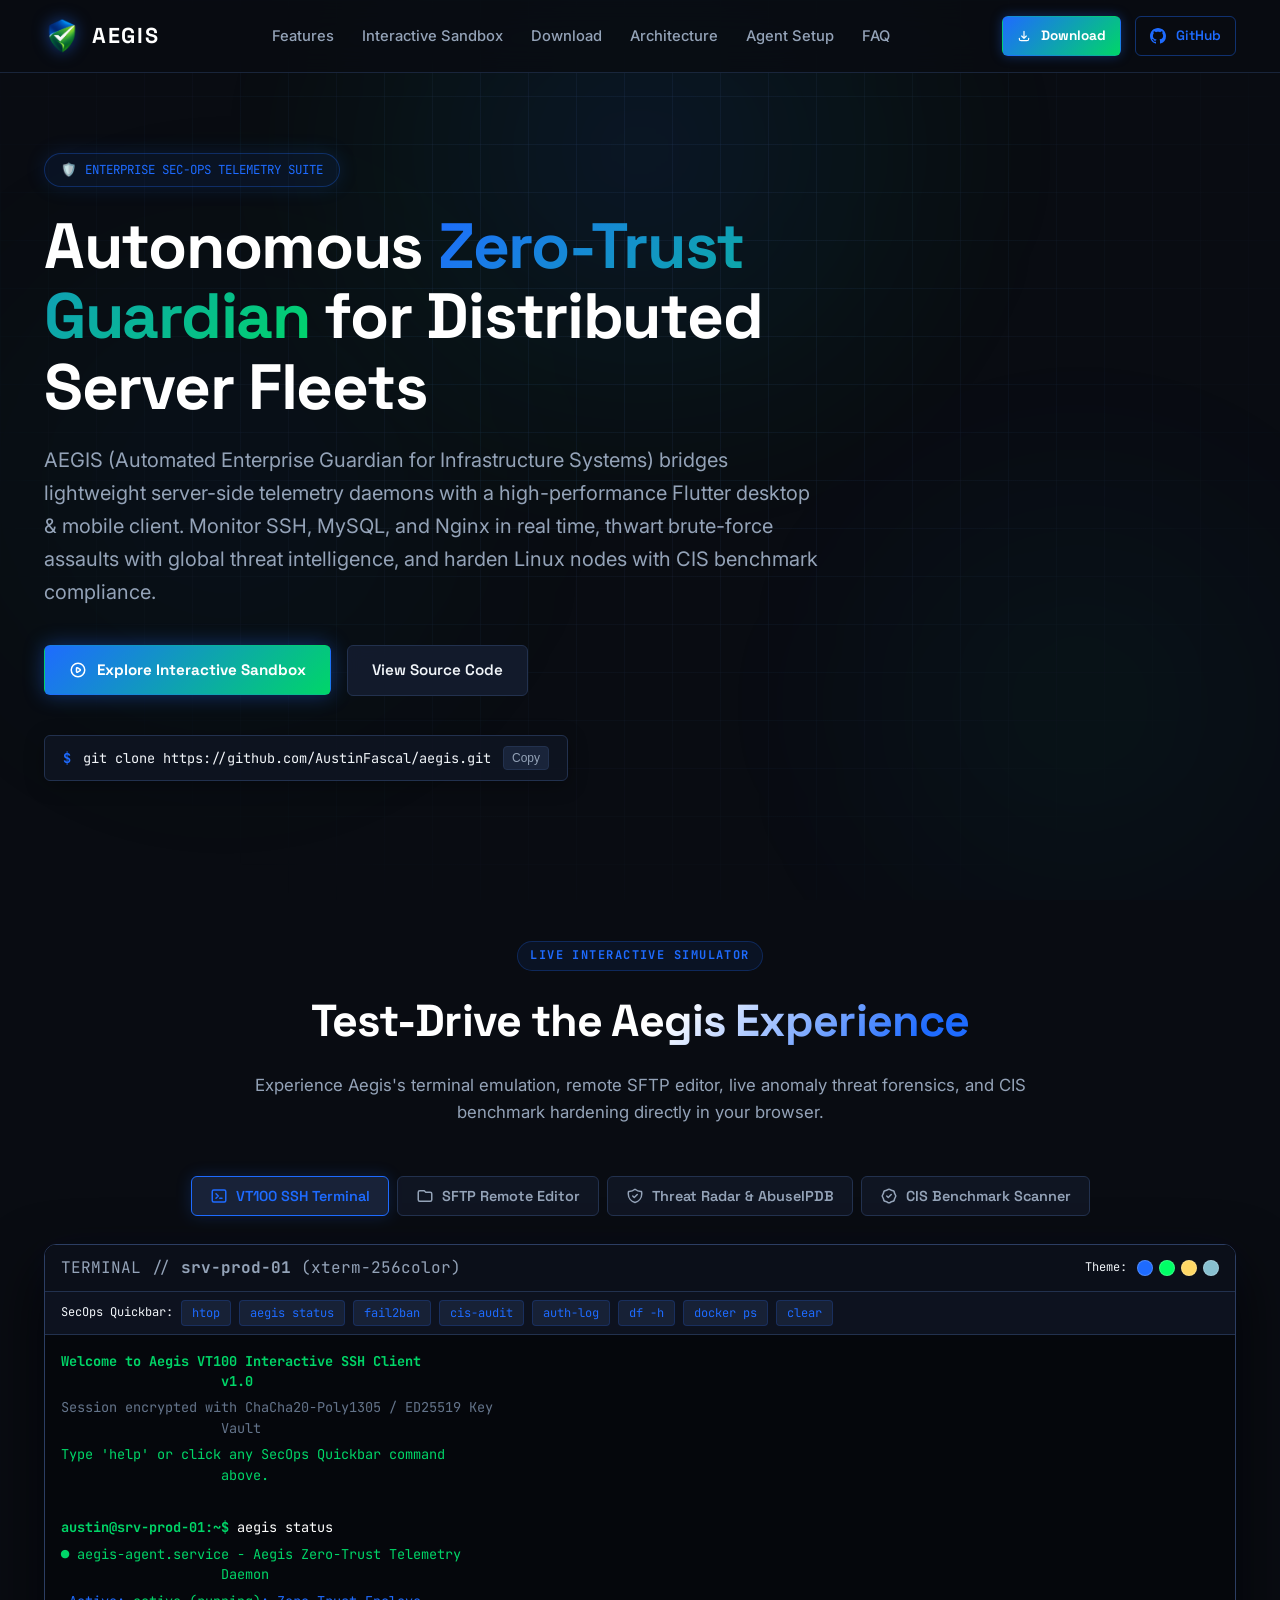
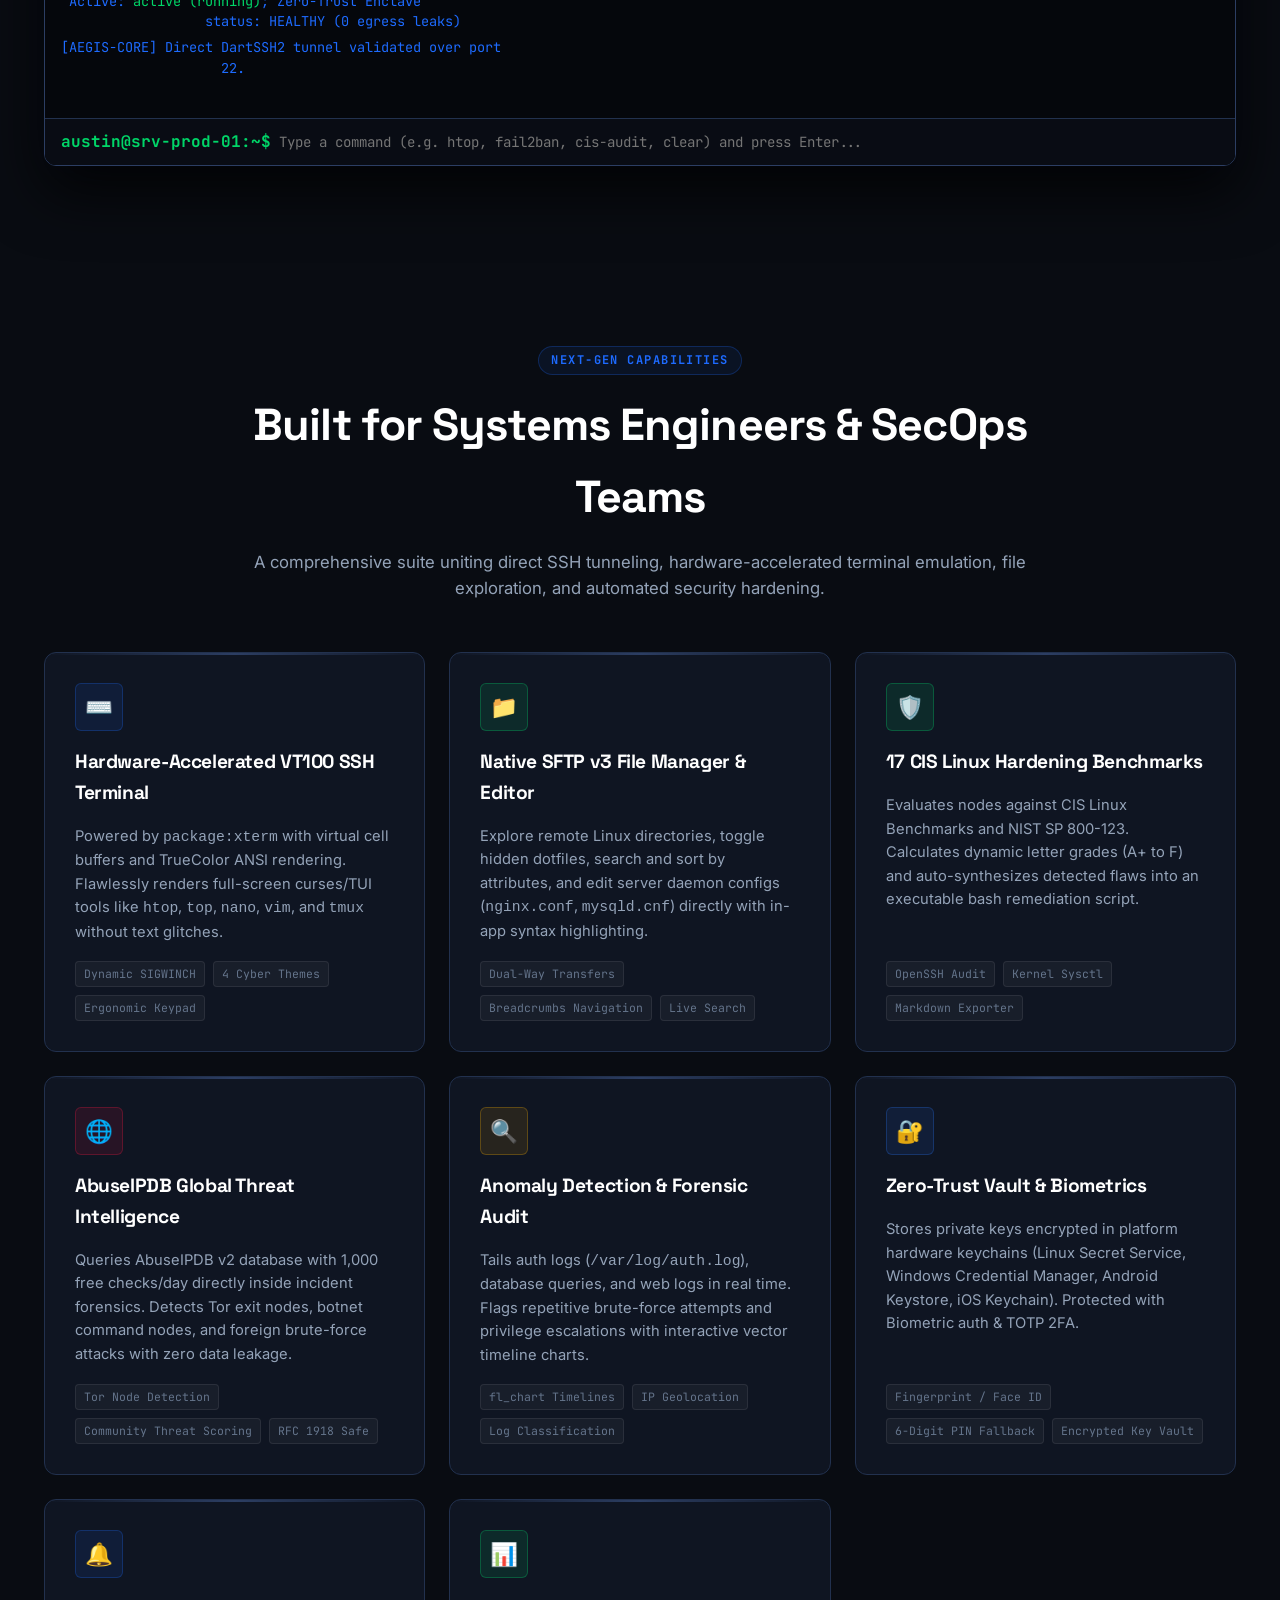
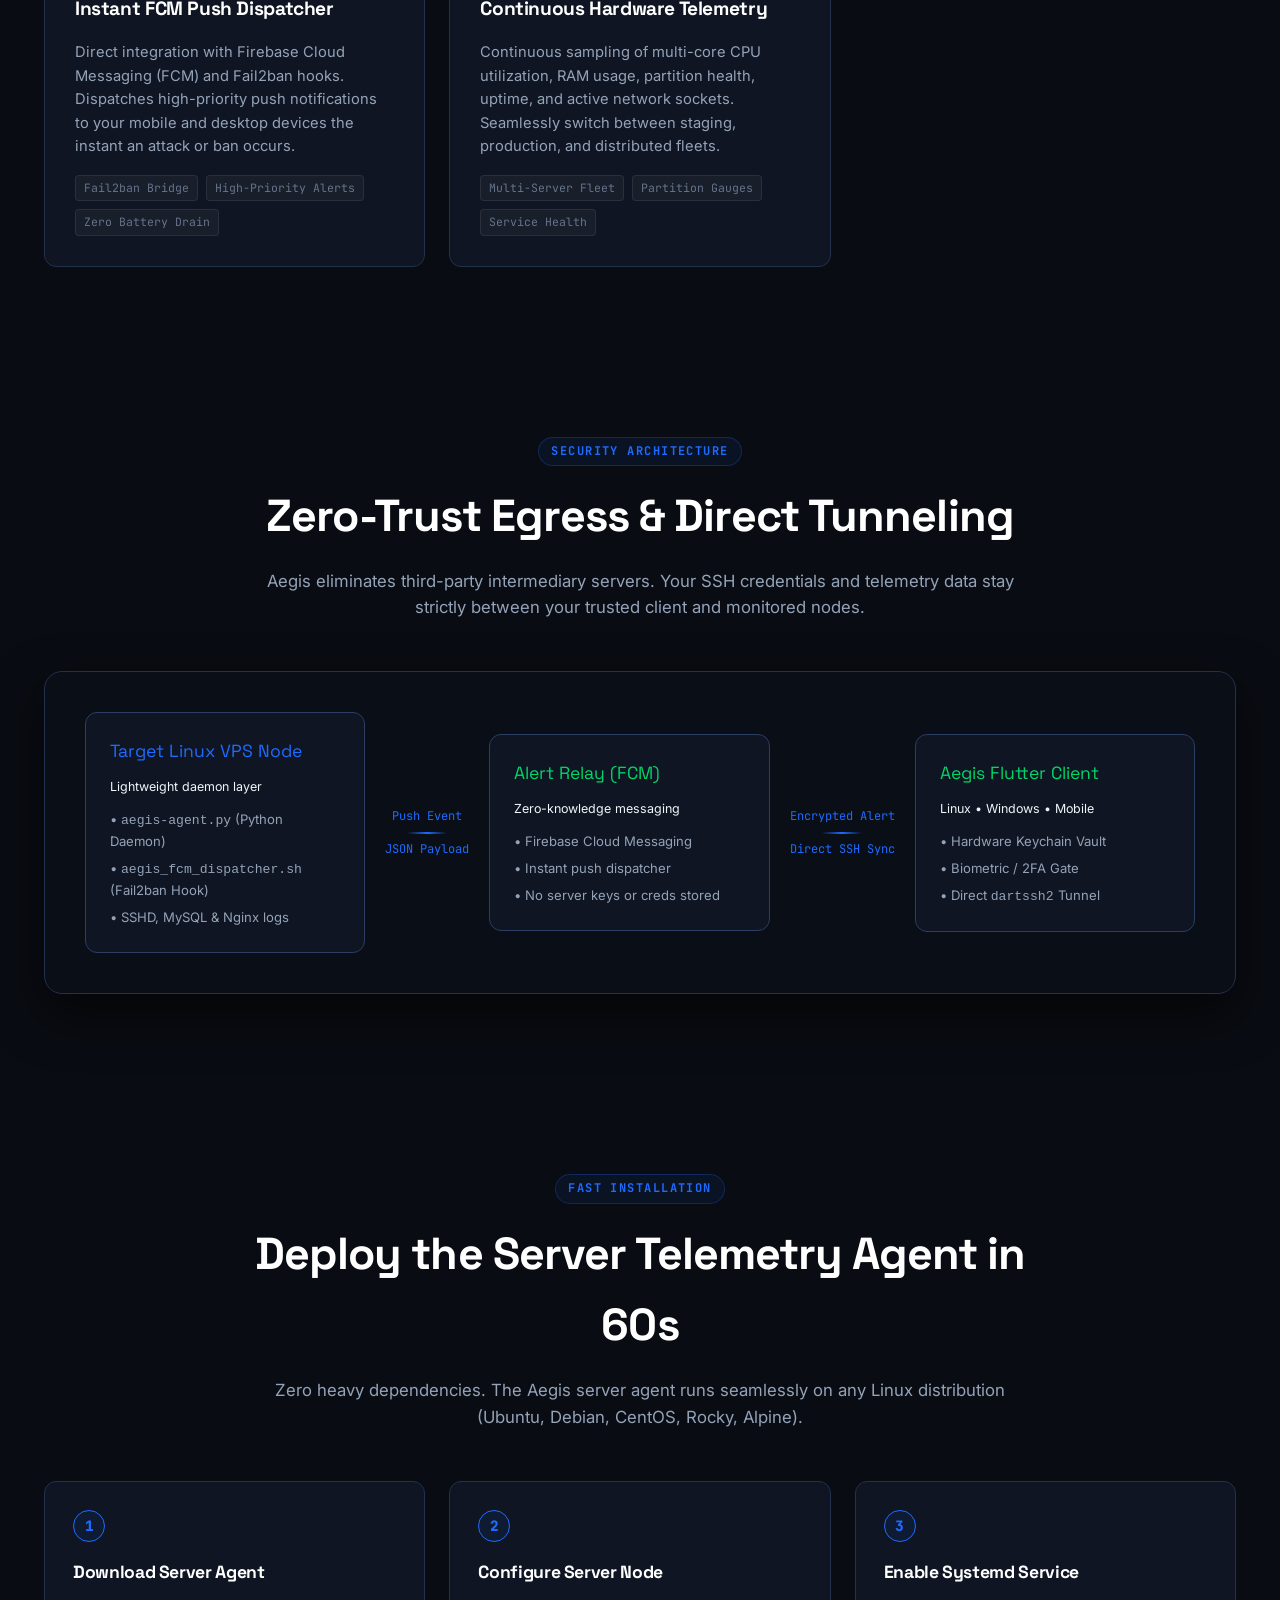
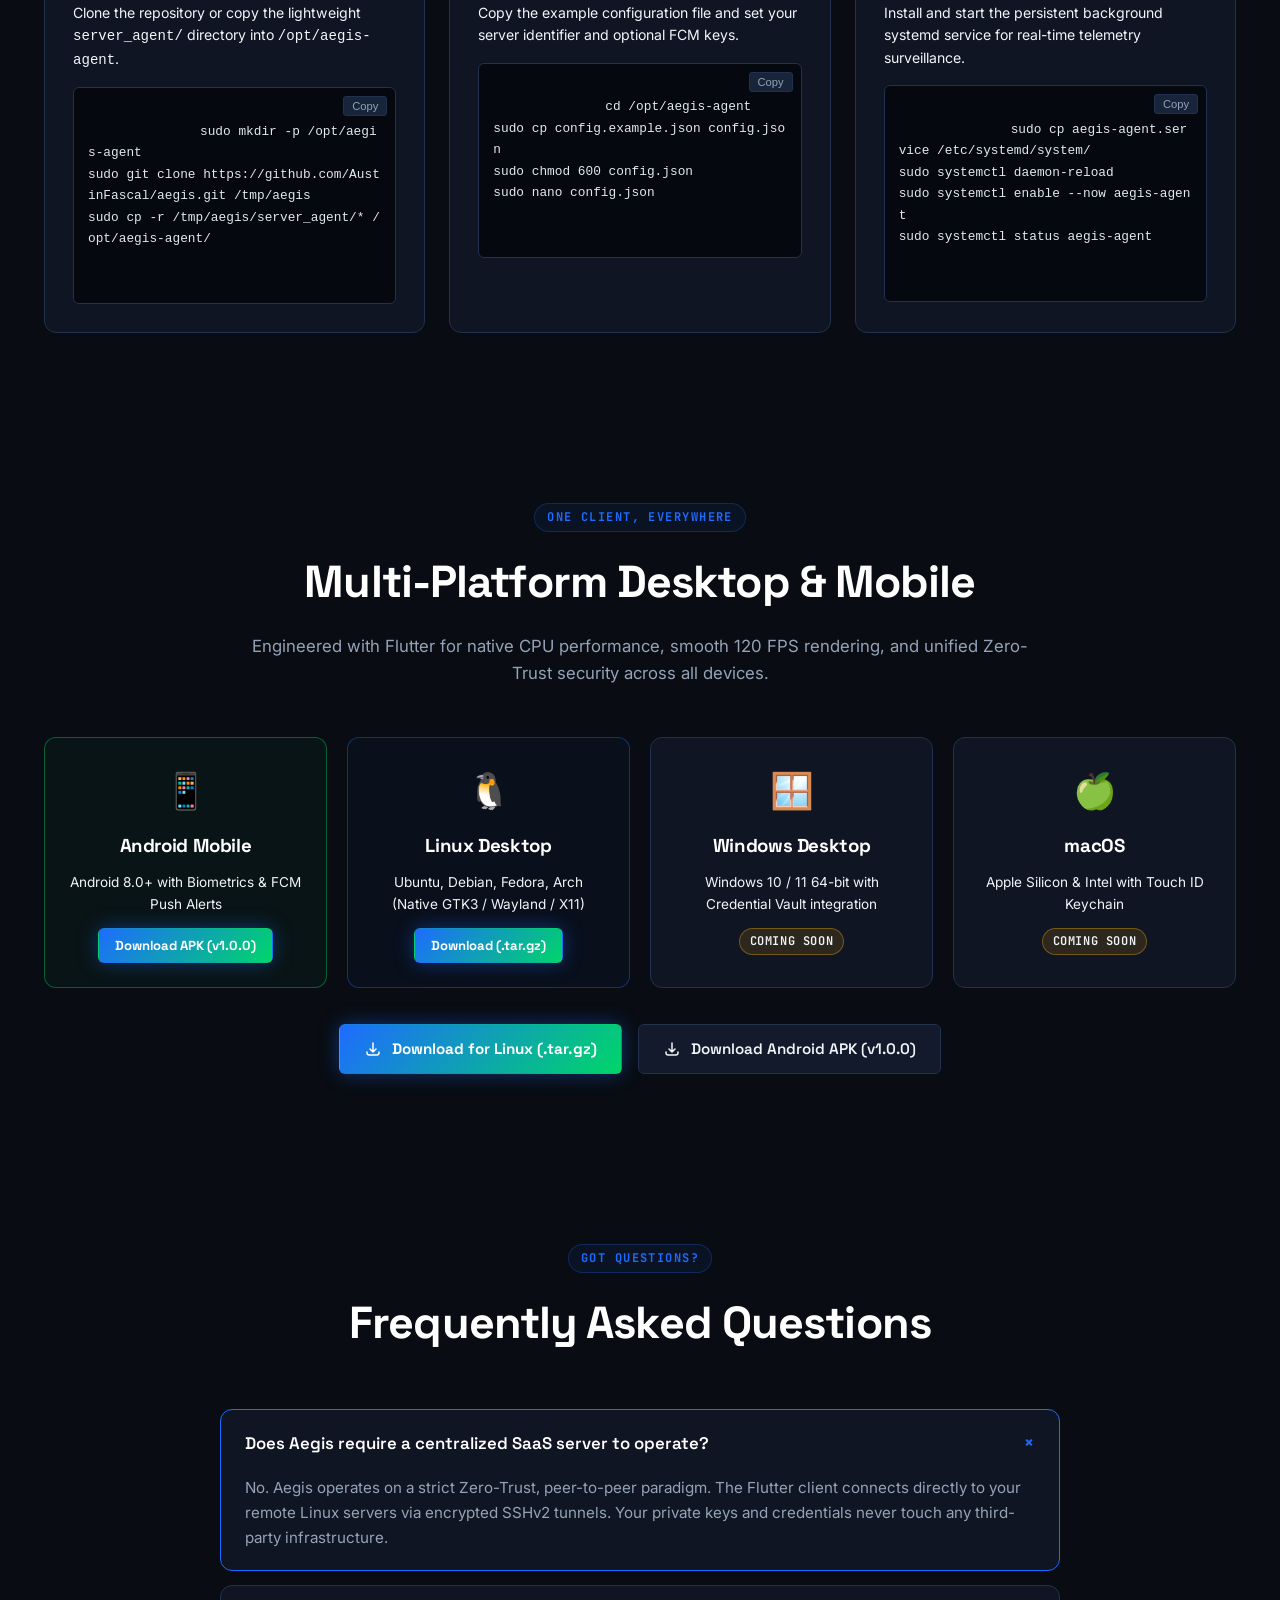
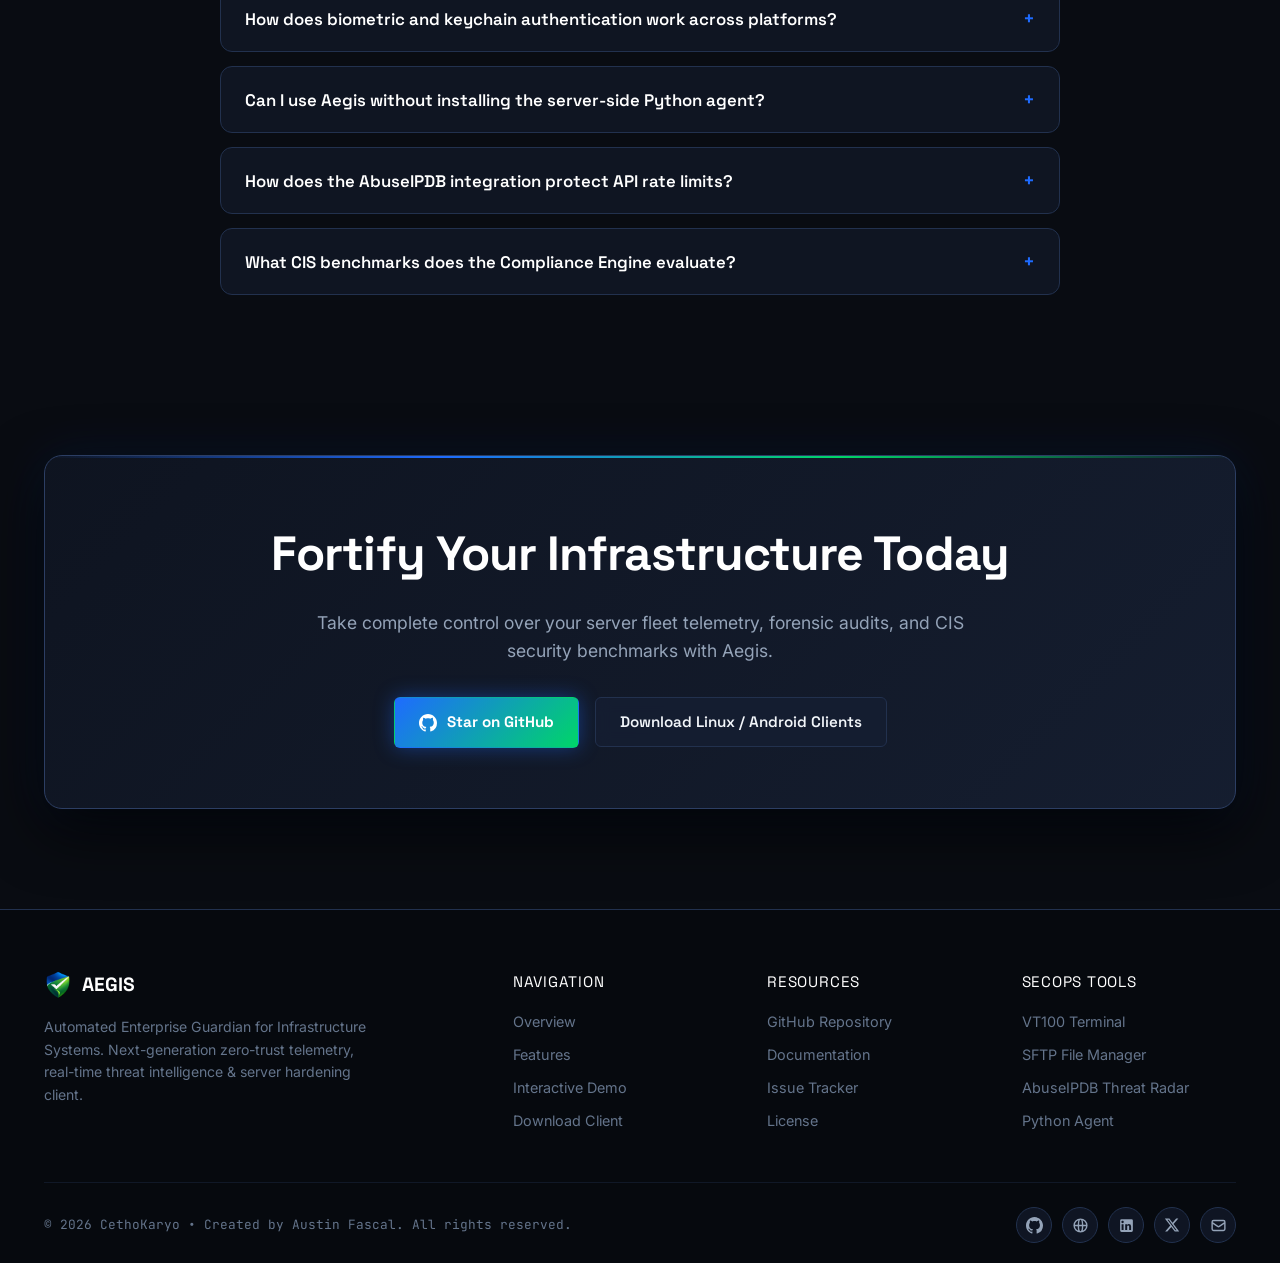
==== docs/index.html @ 313318b4 "chore: initial clean commit for Aegis client" ====
<!DOCTYPE html>
<html lang="en">

<head>
  <meta charset="UTF-8">
  <meta name="viewport" content="width=device-width, initial-scale=1.0">
  <meta http-equiv="X-UA-Compatible" content="ie=edge">

  <!-- Primary Meta Tags -->
  <title>Aegis — Automated Enterprise Guardian for Infrastructure Systems</title>
  <meta name="title" content="Aegis — Automated Enterprise Guardian for Infrastructure Systems">
  <meta name="description"
    content="Next-Generation Zero-Trust Telemetry, Real-time Threat Intelligence & Server Hardening Client for Linux, Windows, Android, and macOS.">
  <meta name="keywords"
    content="Aegis, Flutter, SecOps, Zero-Trust, Server Telemetry, SSH Terminal, SFTP, AbuseIPDB, CIS Benchmarks, Linux Hardening, Fail2ban, Cybersecurity">
  <meta name="author" content="Austin Fascal">
  <meta name="theme-color" content="#090C12">

  <!-- Open Graph / Facebook -->
  <meta property="og:type" content="website">
  <meta property="og:url" content="https://austinfascal.github.io/aegis-project/">
  <meta property="og:title" content="Aegis — Zero-Trust Telemetry & Server Hardening Suite">
  <meta property="og:description"
    content="Monitor servers in real time, inspect forensic logs, thwart brute-force attacks with AbuseIPDB, and enforce 17 CIS Linux hardening benchmarks.">
  <meta property="og:image" content="./assets/images/aegis_hero_preview.jpg">

  <!-- Twitter Card -->
  <meta property="twitter:card" content="summary_large_image">
  <meta property="twitter:url" content="https://austinfascal.github.io/aegis-project/">
  <meta property="twitter:title" content="Aegis — Zero-Trust Telemetry & Server Hardening Suite">
  <meta property="twitter:description"
    content="Monitor servers in real time, inspect forensic logs, thwart brute-force attacks with AbuseIPDB, and enforce 17 CIS Linux hardening benchmarks.">
  <meta property="twitter:image" content="./assets/images/aegis_hero_preview.jpg">

  <!-- Favicon -->
  <link rel="icon" type="image/png" href="./assets/images/favicon.png">

  <!-- Google Fonts -->
  <link rel="preconnect" href="https://fonts.googleapis.com">
  <link rel="preconnect" href="https://fonts.gstatic.com" crossorigin>
  <link
    href="https://fonts.googleapis.com/css2?family=Inter:wght@300;400;500;600;700&family=JetBrains+Mono:wght@400;500;600;700&family=Outfit:wght@500;600;700;800&family=Space+Grotesk:wght@500;600;700&display=swap"
    rel="stylesheet">

  <!-- Stylesheet -->
  <link rel="stylesheet" href="./styles.css">

  <!-- Reusable Components Script -->
  <script src="./components.js" defer></script>
</head>

<body>

  <!-- Cyber Matrix Ambient Background Glow -->
  <div class="ambient-bg" aria-hidden="true">
    <div class="ambient-grid"></div>
    <div class="ambient-glow-1"></div>
    <div class="ambient-glow-2"></div>
    <div class="ambient-glow-3"></div>
  </div>

  <!-- Reusable Header Component -->
  <aegis-header active-page="home"></aegis-header>

  <main>
    <!-- ==========================================================================
         Hero Section
         ========================================================================== -->
    <section class="hero-section" id="hero">
      <div class="container">
        <div class="hero-pill-badge">
          <span>🛡️</span>
          <span>ENTERPRISE SEC-OPS TELEMETRY SUITE</span>
        </div>

        <h1 class="hero-headline">
          Autonomous <span class="gradient-text-cyber">Zero-Trust Guardian</span> for Distributed Server Fleets
        </h1>

        <p class="hero-subhead">
          AEGIS (Automated Enterprise Guardian for Infrastructure Systems) bridges lightweight server-side telemetry
          daemons with a high-performance Flutter desktop & mobile client. Monitor SSH, MySQL, and Nginx in real time,
          thwart brute-force assaults with global threat intelligence, and harden Linux nodes with CIS benchmark
          compliance.
        </p>

        <div class="hero-cta-group">
          <a href="#sandbox" class="btn btn-primary" id="heroDemoBtn">
            <svg width="18" height="18" fill="none" stroke="currentColor" viewBox="0 0 24 24">
              <path stroke-linecap="round" stroke-linejoin="round" stroke-width="2"
                d="M14.752 11.168l-3.197-2.132A1 1 0 0010 9.87v4.263a1 1 0 001.555.832l3.197-2.132a1 1 0 000-1.664z" />
              <path stroke-linecap="round" stroke-linejoin="round" stroke-width="2"
                d="M21 12a9 9 0 11-18 0 9 9 0 0118 0z" />
            </svg>
            Explore Interactive Sandbox
          </a>
          <a href="https://github.com/AustinFascal/aegis" target="_blank" rel="noopener noreferrer"
            class="btn btn-secondary" id="heroGithubBtn">
            View Source Code
          </a>
        </div>

        <div class="hero-cmd-widget">
          <span class="cmd-prefix">$</span>
          <span>git clone https://github.com/AustinFascal/aegis.git</span>
          <button class="cmd-copy-btn" data-copy="git clone https://github.com/AustinFascal/aegis.git"
            aria-label="Copy Git Clone Command">
            Copy
          </button>
        </div>

        <!-- Telemetry Stats Counter Banner -->
        <!-- <div class="stats-banner">
          <div class="stat-item">
            <div class="stat-value text-cyan">&lt; 12ms</div>
            <div class="stat-label">Direct Telemetry Pulse</div>
          </div>
          <div class="stat-item">
            <div class="stat-value text-emerald">17</div>
            <div class="stat-label">CIS Hardening Rules</div>
          </div>
          <div class="stat-item">
            <div class="stat-value text-emerald">1,000/d</div>
            <div class="stat-label">AbuseIPDB Threat Scans</div>
          </div>
          <div class="stat-item">
            <div class="stat-value text-amber">4 OS</div>
            <div class="stat-label">Linux • Win • Android • macOS</div>
          </div>
          <div class="stat-item">
            <div class="stat-value text-cyan">0%</div>
            <div class="stat-label">Egress Leakage (Zero-Trust)</div>
          </div>
        </div> -->

        <!-- High-Tech Mockup Showcase Frame -->
        <!-- <div class="hero-showcase">
          <div class="hero-showcase-inner">
            <div class="showcase-header">
              <div class="window-dots">
                <span class="dot dot-red"></span>
                <span class="dot dot-yellow"></span>
                <span class="dot dot-green"></span>
              </div>
              <div class="showcase-title-tag">
                <span>⚡ AEGIS TELEMETRY CONSOLE // NODE: SRV-PROD-01.INTERNAL</span>
              </div>
              <div class="text-cyan">SHA256:ENCRYPTED</div>
            </div>

            <div class="showcase-media-container">
              <img src="./assets/images/aegis_hero_preview.jpg" alt="Aegis Real-Time Telemetry Dashboard Preview" class="showcase-img">
              
              <div class="hero-telemetry-overlay">
                <div class="telemetry-floating-card">
                  <div class="t-card-header">
                    <span>CPU Telemetry</span>
                    <span class="text-cyan">8 Cores</span>
                  </div>
                  <div class="t-card-val">
                    <span id="dynCpuVal">28%</span>
                    <span class="text-dim" style="font-size: 0.8rem;">Load: 0.45</span>
                  </div>
                  <div class="t-progress-bar">
                    <div class="t-progress-fill" id="dynCpuFill" style="width: 28%; background: var(--cyan);"></div>
                  </div>
                </div>

                <div class="telemetry-floating-card">
                  <div class="t-card-header">
                    <span>ECC Memory</span>
                    <span class="text-emerald">DDR5</span>
                  </div>
                  <div class="t-card-val">
                    <span id="dynRamVal">6.1 GB</span>
                    <span class="text-dim" style="font-size: 0.8rem;">of 16.0 GB</span>
                  </div>
                  <div class="t-progress-bar">
                    <div class="t-progress-fill" id="dynRamFill" style="width: 38%; background: var(--emerald);"></div>
                  </div>
                </div>

                <div class="telemetry-floating-card">
                  <div class="t-card-header">
                    <span>Threat Sentinel</span>
                    <span class="text-emerald">Active</span>
                  </div>
                  <div class="t-card-val text-emerald">
                    <span>0 Breaches</span>
                    <span class="text-dim" style="font-size: 0.8rem;">4 Banned</span>
                  </div>
                  <div class="t-progress-bar">
                    <div class="t-progress-fill" style="width: 100%; background: var(--emerald);"></div>
                  </div>
                </div>
              </div>
            </div>
          </div>
        </div> -->

      </div>
    </section>

    <!-- ==========================================================================
         Interactive Command Center & Sandbox Section
         ========================================================================== -->
    <section class="interactive-section" id="sandbox">
      <div class="container">
        <div class="section-head">
          <span class="section-badge">Live Interactive Simulator</span>
          <h2 class="section-title">Test-Drive the <span class="gradient-text-cyan">Aegis Experience</span></h2>
          <p class="section-subtitle">
            Experience Aegis's terminal emulation, remote SFTP editor, live anomaly threat forensics, and CIS benchmark
            hardening directly in your browser.
          </p>
        </div>

        <!-- Sandbox Tabs -->
        <div class="sandbox-tabs">
          <button class="tab-btn active" data-tab="tab-terminal" id="tabTerminalBtn">
            <svg width="18" height="18" fill="none" stroke="currentColor" viewBox="0 0 24 24">
              <path stroke-linecap="round" stroke-linejoin="round" stroke-width="2"
                d="M8 9l3 3-3 3m5 0h3M5 20h14a2 2 0 002-2V6a2 2 0 00-2-2H5a2 2 0 00-2 2v12a2 2 0 002 2z" />
            </svg>
            VT100 SSH Terminal
          </button>
          <button class="tab-btn" data-tab="tab-sftp" id="tabSftpBtn">
            <svg width="18" height="18" fill="none" stroke="currentColor" viewBox="0 0 24 24">
              <path stroke-linecap="round" stroke-linejoin="round" stroke-width="2"
                d="M3 7v10a2 2 0 002 2h14a2 2 0 002-2V9a2 2 0 00-2-2h-6l-2-2H5a2 2 0 00-2 2z" />
            </svg>
            SFTP Remote Editor
          </button>
          <button class="tab-btn" data-tab="tab-forensics" id="tabForensicsBtn">
            <svg width="18" height="18" fill="none" stroke="currentColor" viewBox="0 0 24 24">
              <path stroke-linecap="round" stroke-linejoin="round" stroke-width="2"
                d="M9 12l2 2 4-4m5.618-4.016A11.955 11.955 0 0112 2.944a11.955 11.955 0 01-8.618 3.04A12.02 12.02 0 003 9c0 5.591 3.824 10.29 9 11.622 5.176-1.332 9-6.03 9-11.622 0-1.042-.133-2.052-.382-3.016z" />
            </svg>
            Threat Radar & AbuseIPDB
          </button>
          <button class="tab-btn" data-tab="tab-cis" id="tabCisBtn">
            <svg width="18" height="18" fill="none" stroke="currentColor" viewBox="0 0 24 24">
              <path stroke-linecap="round" stroke-linejoin="round" stroke-width="2"
                d="M9 12l2 2 4-4M7.835 4.697a3.42 3.42 0 001.946-.806 3.42 3.42 0 014.438 0 3.42 3.42 0 001.946.806 3.42 3.42 0 013.138 3.138 3.42 3.42 0 00.806 1.946 3.42 3.42 0 010 4.438 3.42 3.42 0 00-.806 1.946 3.42 3.42 0 01-3.138 3.138 3.42 3.42 0 00-1.946.806 3.42 3.42 0 01-4.438 0 3.42 3.42 0 00-1.946-.806 3.42 3.42 0 01-3.138-3.138 3.42 3.42 0 00-.806-1.946 3.42 3.42 0 010-4.438 3.42 3.42 0 00.806-1.946 3.42 3.42 0 013.138-3.138z" />
            </svg>
            CIS Benchmark Scanner
          </button>
        </div>

        <!-- Sandbox Display Container -->
        <div class="sandbox-display">

          <!-- 1. Terminal Panel -->
          <div class="sandbox-tab-content active" id="tab-terminal">
            <div class="terminal-window">
              <div class="terminal-header">
                <div class="showcase-title-tag">
                  <span>TERMINAL // <strong>srv-prod-01</strong> (xterm-256color)</span>
                </div>
                <div class="terminal-theme-picker" title="Switch Terminal Color Palette">
                  <span class="text-dim" style="font-size: 0.75rem; margin-right: 4px;">Theme:</span>
                  <div class="theme-pill theme-oled" data-theme="oled" title="Cyber OLED"></div>
                  <div class="theme-pill theme-matrix" data-theme="matrix" title="Matrix Green"></div>
                  <div class="theme-pill theme-monokai" data-theme="monokai" title="Monokai Pro"></div>
                  <div class="theme-pill theme-nord" data-theme="nord" title="Nord Glacier"></div>
                </div>
              </div>

              <div class="terminal-quickbar">
                <span class="text-dim" style="font-size: 0.75rem; font-family: var(--font-mono);">SecOps
                  Quickbar:</span>
                <button class="quick-cmd-btn" data-cmd="htop">htop</button>
                <button class="quick-cmd-btn" data-cmd="aegis status">aegis status</button>
                <button class="quick-cmd-btn" data-cmd="fail2ban">fail2ban</button>
                <button class="quick-cmd-btn" data-cmd="cis-audit">cis-audit</button>
                <button class="quick-cmd-btn" data-cmd="auth-log">auth-log</button>
                <button class="quick-cmd-btn" data-cmd="df -h">df -h</button>
                <button class="quick-cmd-btn" data-cmd="docker ps">docker ps</button>
                <button class="quick-cmd-btn" data-cmd="clear">clear</button>
              </div>

              <div class="terminal-body" id="terminalBody">
                <div class="term-line"><span class="term-prompt">Welcome to Aegis VT100 Interactive SSH Client
                    v1.0</span></div>
                <div class="term-line"><span class="term-dim">Session encrypted with ChaCha20-Poly1305 / ED25519 Key
                    Vault</span></div>
                <div class="term-line"><span class="term-success">Type 'help' or click any SecOps Quickbar command
                    above.</span></div>
                <div class="term-line"> </div>
                <div class="term-line"><span class="term-prompt">austin@srv-prod-01:~$</span> <span
                    class="term-cmd">aegis status</span></div>
                <div class="term-line"><span class="term-success">● aegis-agent.service - Aegis Zero-Trust Telemetry
                    Daemon</span></div>
                <div class="term-line"> Active: <span class="term-success">active (running)</span>; Zero-Trust Enclave
                  status: HEALTHY (0 egress leaks)</div>
                <div class="term-line"><span class="term-cyan">[AEGIS-CORE] Direct DartSSH2 tunnel validated over port
                    22.</span></div>
              </div>

              <div class="terminal-input-bar">
                <span class="term-prompt">austin@srv-prod-01:~$</span>
                <input type="text" class="term-cli-input" id="terminalInput"
                  placeholder="Type a command (e.g. htop, fail2ban, cis-audit, clear) and press Enter..."
                  autocomplete="off">
              </div>
            </div>
          </div>

          <!-- 2. SFTP Remote Explorer Panel -->
          <div class="sandbox-tab-content" id="tab-sftp">
            <div class="sftp-layout">
              <div class="sftp-sidebar">
                <div class="sftp-path-bar">
                  <span>📂</span>
                  <span>/etc/nginx</span>
                </div>
                <div class="sftp-file-list">
                  <div class="sftp-file-item active" data-filename="nginx.conf">
                    <div class="sftp-file-info">
                      <span>📄</span>
                      <span>nginx.conf</span>
                    </div>
                    <span class="sftp-file-meta">0644 • 1.4 KB</span>
                  </div>
                  <div class="sftp-file-item" data-filename="aegis_agent.py">
                    <div class="sftp-file-info">
                      <span>🐍</span>
                      <span>aegis_agent.py</span>
                    </div>
                    <span class="sftp-file-meta">0755 • 6.2 KB</span>
                  </div>
                  <div class="sftp-file-item" data-filename="mysqld.cnf">
                    <div class="sftp-file-info">
                      <span>🐬</span>
                      <span>mysqld.cnf</span>
                    </div>
                    <span class="sftp-file-meta">0640 • 890 B</span>
                  </div>
                  <div class="sftp-file-item" data-filename="remediate_cis.sh">
                    <div class="sftp-file-info">
                      <span>⚙️</span>
                      <span>remediate_cis.sh</span>
                    </div>
                    <span class="sftp-file-meta">0700 • 2.1 KB</span>
                  </div>
                </div>
              </div>

              <div class="sftp-editor-pane">
                <div class="editor-header">
                  <div>
                    <span class="text-cyan" id="editorFilename">nginx.conf</span>
                    <span class="text-dim" style="font-size: 0.72rem; margin-left: 8px;"
                      id="editorFilepath">/etc/nginx/nginx.conf</span>
                  </div>
                  <button class="btn btn-primary btn-sm" id="saveEditorBtn">Save Remote</button>
                </div>
                <pre class="editor-code-area" id="editorCodeArea"># Aegis Hardened Nginx Reverse Proxy Configuration
user nginx;
worker_processes auto;
pid /run/nginx.pid;

events {
    worker_connections 2048;
    use epoll;
    multi_accept on;
}

http {
    # Zero-Trust TLS 1.3 Profile
    ssl_protocols TLSv1.3;
    ssl_prefer_server_ciphers off;
    ssl_ciphers 'TLS_AES_256_GCM_SHA384:TLS_CHACHA20_POLY1305_SHA256';

    # Rate Limiting against DoS
    limit_req_zone $binary_remote_addr zone=api_limit:10m rate=10r/s;
    limit_conn_zone $binary_remote_addr zone=conn_limit:10m;

    # Security Headers
    add_header X-Frame-Options "DENY" always;
    add_header X-Content-Type-Options "nosniff" always;
    add_header Strict-Transport-Security "max-age=63072000; includeSubDomains; preload" always;

    server {
        listen 443 ssl http2;
        server_name telemetry.aegis.internal;
    }
}</pre>
              </div>
            </div>
          </div>

          <!-- 3. Threat Forensics & AbuseIPDB Panel -->
          <div class="sandbox-tab-content" id="tab-forensics">
            <div class="forensics-layout">
              <div class="forensics-log-stream">
                <div class="audit-card threat-high">
                  <div class="audit-header">
                    <span class="text-crimson font-bold">⚠️ CRITICAL: SSH BRUTE-FORCE ASSAULT</span>
                    <span class="audit-score-badge badge-crimson">AbuseIPDB Score: 100% (TOR EXIT NODE)</span>
                  </div>
                  <div class="text-muted">Origin: <strong>185.220.101.4</strong> (Frankfurt, DE) | 14 Failed SSH
                    attempts in 6s</div>
                  <div class="text-dim" style="font-size: 0.72rem;">Action: Banned in fail2ban [sshd] • FCM Dispatch
                    triggered to Aegis Client</div>
                </div>

                <div class="audit-card threat-high">
                  <div class="audit-header">
                    <span class="text-crimson font-bold">⚠️ UNAUTHORIZED ROOT ACCESS ATTEMPT</span>
                    <span class="audit-score-badge badge-crimson">AbuseIPDB Score: 94% (BOTNET C2)</span>
                  </div>
                  <div class="text-muted">Origin: <strong>45.154.255.89</strong> (Moscow, RU) | Target: root / sshd port
                    22</div>
                  <div class="text-dim" style="font-size: 0.72rem;">Action: Blocked by Zero-Trust policy • Null routed
                    via iptables</div>
                </div>

                <div class="audit-card threat-medium">
                  <div class="audit-header">
                    <span class="text-amber font-bold">⚠️ REVERSE PROXY SCAN DETECTED</span>
                    <span class="audit-score-badge badge-amber">AbuseIPDB Score: 48% (SUSPICIOUS)</span>
                  </div>
                  <div class="text-muted">Origin: <strong>194.26.29.112</strong> | URI: /.env, /wp-admin, /phpmyadmin
                    probe</div>
                  <div class="text-dim" style="font-size: 0.72rem;">Action: Nginx rate limiter dropped 28 requests</div>
                </div>

                <div class="audit-card threat-low">
                  <div class="audit-header">
                    <span class="text-emerald font-bold">✓ AUTHORIZED CLIENT HANDSHAKE</span>
                    <span class="audit-score-badge badge-emerald">SAFE // PRIVATE SUBNET</span>
                  </div>
                  <div class="text-muted">Origin: <strong>10.8.0.2</strong> (Aegis Mobile Client via WireGuard Tunnel)
                  </div>
                  <div class="text-dim" style="font-size: 0.72rem;">Biometric SHA256 Token Validated • Telemetry Stream
                    OK</div>
                </div>
              </div>

              <div class="forensics-side-radar">
                <div class="radar-circle">
                  <div class="radar-sweep"></div>
                  <div class="radar-blip" style="top: 30%; left: 65%;"></div>
                  <div class="radar-blip" style="top: 70%; left: 25%;"></div>
                </div>
                <div>
                  <div class="font-bold text-cyan" style="font-family: var(--font-heading);">Real-Time Threat Radar
                  </div>
                  <div class="text-dim" style="font-size: 0.78rem;">Live AbuseIPDB Heuristics Active</div>
                </div>
                <div class="brand-badge"
                  style="background: rgba(255, 23, 68, 0.1); border-color: rgba(255, 23, 68, 0.4); color: var(--crimson);">
                  <span class="pulse-dot"
                    style="background: var(--crimson); box-shadow: 0 0 8px var(--crimson);"></span>
                  AUTOMATED DEFENSE ON
                </div>
              </div>
            </div>
          </div>

          <!-- 4. CIS Benchmark Scanner Panel -->
          <div class="sandbox-tab-content" id="tab-cis">
            <div class="cis-scanner-layout">
              <div class="cis-controls-banner">
                <div class="cis-score-display">
                  <div class="cis-grade-circle" id="cisGradeCircle">A+</div>
                  <div>
                    <h3 class="text-emerald" id="cisScorePercent">96% Compliance Score</h3>
                    <p class="text-muted" style="font-size: 0.85rem;">CIS Linux Benchmark & NIST SP 800-123 Standards
                    </p>
                  </div>
                </div>
                <button class="btn btn-primary" id="runCisAuditBtn">
                  <svg width="18" height="18" fill="none" stroke="currentColor" viewBox="0 0 24 24">
                    <path stroke-linecap="round" stroke-linejoin="round" stroke-width="2"
                      d="M4 4v5h.582m15.356 2A8.001 8.001 0 004.582 9m0 0H9m11 11v-5h-.581m0 0a8.003 8.003 0 01-15.357-2m15.357 2H15" />
                  </svg>
                  Re-Run CIS Audit
                </button>
              </div>

              <div class="cis-checks-grid">
                <div class="cis-rule-card">
                  <div>
                    <strong style="color: #FFF;">OpenSSH: Disable Root Login</strong>
                    <div class="text-dim" style="font-size: 0.72rem;">PermitRootLogin no</div>
                  </div>
                  <span class="audit-score-badge badge-emerald">PASS</span>
                </div>

                <div class="cis-rule-card">
                  <div>
                    <strong style="color: #FFF;">OpenSSH: Enforce Key Authentication</strong>
                    <div class="text-dim" style="font-size: 0.72rem;">PasswordAuthentication no</div>
                  </div>
                  <span class="audit-score-badge badge-emerald">PASS</span>
                </div>

                <div class="cis-rule-card">
                  <div>
                    <strong style="color: #FFF;">Kernel: ASLR Memory Randomization</strong>
                    <div class="text-dim" style="font-size: 0.72rem;">kernel.randomize_va_space = 2</div>
                  </div>
                  <span class="audit-score-badge badge-emerald">PASS</span>
                </div>

                <div class="cis-rule-card">
                  <div>
                    <strong style="color: #FFF;">Kernel: TCP SYN Flood Protection</strong>
                    <div class="text-dim" style="font-size: 0.72rem;">net.ipv4.tcp_syncookies = 1</div>
                  </div>
                  <span class="audit-score-badge badge-emerald">PASS</span>
                </div>

                <div class="cis-rule-card">
                  <div>
                    <strong style="color: #FFF;">Database: MySQL Loopback Binding</strong>
                    <div class="text-dim" style="font-size: 0.72rem;">bind-address = 127.0.0.1</div>
                  </div>
                  <span class="audit-score-badge badge-emerald">PASS</span>
                </div>

                <div class="cis-rule-card" data-fail="true">
                  <div>
                    <strong style="color: #FFF;">Filesystem: /etc/shadow Permissions</strong>
                    <div class="text-dim" style="font-size: 0.72rem;">Enforce 0640 or 0000 mode</div>
                  </div>
                  <span class="audit-score-badge badge-amber">WARNING</span>
                </div>
              </div>

              <div
                style="display: flex; align-items: center; justify-content: space-between; padding: 12px 18px; background: rgba(0, 229, 255, 0.05); border: 1px solid rgba(0, 229, 255, 0.2); border-radius: var(--radius-sm);">
                <div style="font-size: 0.85rem; color: var(--text-main);">
                  ⚡ <strong>1-Tap Automated Remediation Playbook:</strong> Generate unified bash script to patch all
                  warnings.
                </div>
                <button class="btn btn-outline-cyan btn-sm"
                  data-copy="curl -sSL https://raw.githubusercontent.com/AustinFascal/aegis/main/scripts/aegis_remediate.sh | bash">
                  Copy Remediation Command
                </button>
              </div>
            </div>
          </div>

        </div>
      </div>
    </section>

    <!-- ==========================================================================
         Key Features Grid Section
         ========================================================================== -->
    <section class="features-section" id="features">
      <div class="container">
        <div class="section-head">
          <span class="section-badge">Next-Gen Capabilities</span>
          <h2 class="section-title">Built for Systems Engineers & SecOps Teams</h2>
          <p class="section-subtitle">
            A comprehensive suite uniting direct SSH tunneling, hardware-accelerated terminal emulation, file
            exploration, and automated security hardening.
          </p>
        </div>

        <div class="features-grid">
          <!-- Feature 1 -->
          <article class="feature-card">
            <div class="feature-icon-box icon-cyan">⌨️</div>
            <h3 class="feature-title">Hardware-Accelerated VT100 SSH Terminal</h3>
            <p class="feature-desc">
              Powered by <code>package:xterm</code> with virtual cell buffers and TrueColor ANSI rendering. Flawlessly
              renders full-screen curses/TUI tools like <code>htop</code>, <code>top</code>, <code>nano</code>,
              <code>vim</code>, and <code>tmux</code> without text glitches.
            </p>
            <div class="feature-tags">
              <span class="feature-pill">Dynamic SIGWINCH</span>
              <span class="feature-pill">4 Cyber Themes</span>
              <span class="feature-pill">Ergonomic Keypad</span>
            </div>
          </article>

          <!-- Feature 2 -->
          <article class="feature-card">
            <div class="feature-icon-box icon-emerald">📁</div>
            <h3 class="feature-title">Native SFTP v3 File Manager & Editor</h3>
            <p class="feature-desc">
              Explore remote Linux directories, toggle hidden dotfiles, search and sort by attributes, and edit server
              daemon configs (<code>nginx.conf</code>, <code>mysqld.cnf</code>) directly with in-app syntax
              highlighting.
            </p>
            <div class="feature-tags">
              <span class="feature-pill">Dual-Way Transfers</span>
              <span class="feature-pill">Breadcrumbs Navigation</span>
              <span class="feature-pill">Live Search</span>
            </div>
          </article>

          <!-- Feature 3 -->
          <article class="feature-card">
            <div class="feature-icon-box icon-emerald">🛡️</div>
            <h3 class="feature-title">17 CIS Linux Hardening Benchmarks</h3>
            <p class="feature-desc">
              Evaluates nodes against CIS Linux Benchmarks and NIST SP 800-123. Calculates dynamic letter grades (A+ to
              F) and auto-synthesizes detected flaws into an executable bash remediation script.
            </p>
            <div class="feature-tags">
              <span class="feature-pill">OpenSSH Audit</span>
              <span class="feature-pill">Kernel Sysctl</span>
              <span class="feature-pill">Markdown Exporter</span>
            </div>
          </article>

          <!-- Feature 4 -->
          <article class="feature-card">
            <div class="feature-icon-box icon-crimson">🌐</div>
            <h3 class="feature-title">AbuseIPDB Global Threat Intelligence</h3>
            <p class="feature-desc">
              Queries AbuseIPDB v2 database with 1,000 free checks/day directly inside incident forensics. Detects Tor
              exit nodes, botnet command nodes, and foreign brute-force attacks with zero data leakage.
            </p>
            <div class="feature-tags">
              <span class="feature-pill">Tor Node Detection</span>
              <span class="feature-pill">Community Threat Scoring</span>
              <span class="feature-pill">RFC 1918 Safe</span>
            </div>
          </article>

          <!-- Feature 5 -->
          <article class="feature-card">
            <div class="feature-icon-box icon-amber">🔍</div>
            <h3 class="feature-title">Anomaly Detection & Forensic Audit</h3>
            <p class="feature-desc">
              Tails auth logs (<code>/var/log/auth.log</code>), database queries, and web logs in real time. Flags
              repetitive brute-force attempts and privilege escalations with interactive vector timeline charts.
            </p>
            <div class="feature-tags">
              <span class="feature-pill">fl_chart Timelines</span>
              <span class="feature-pill">IP Geolocation</span>
              <span class="feature-pill">Log Classification</span>
            </div>
          </article>

          <!-- Feature 6 -->
          <article class="feature-card">
            <div class="feature-icon-box icon-blue">🔐</div>
            <h3 class="feature-title">Zero-Trust Vault & Biometrics</h3>
            <p class="feature-desc">
              Stores private keys encrypted in platform hardware keychains (Linux Secret Service, Windows Credential
              Manager, Android Keystore, iOS Keychain). Protected with Biometric auth & TOTP 2FA.
            </p>
            <div class="feature-tags">
              <span class="feature-pill">Fingerprint / Face ID</span>
              <span class="feature-pill">6-Digit PIN Fallback</span>
              <span class="feature-pill">Encrypted Key Vault</span>
            </div>
          </article>

          <!-- Feature 7 -->
          <article class="feature-card">
            <div class="feature-icon-box icon-cyan">🔔</div>
            <h3 class="feature-title">Instant FCM Push Dispatcher</h3>
            <p class="feature-desc">
              Direct integration with Firebase Cloud Messaging (FCM) and Fail2ban hooks. Dispatches high-priority push
              notifications to your mobile and desktop devices the instant an attack or ban occurs.
            </p>
            <div class="feature-tags">
              <span class="feature-pill">Fail2ban Bridge</span>
              <span class="feature-pill">High-Priority Alerts</span>
              <span class="feature-pill">Zero Battery Drain</span>
            </div>
          </article>

          <!-- Feature 8 -->
          <article class="feature-card">
            <div class="feature-icon-box icon-emerald">📊</div>
            <h3 class="feature-title">Continuous Hardware Telemetry</h3>
            <p class="feature-desc">
              Continuous sampling of multi-core CPU utilization, RAM usage, partition health, uptime, and active network
              sockets. Seamlessly switch between staging, production, and distributed fleets.
            </p>
            <div class="feature-tags">
              <span class="feature-pill">Multi-Server Fleet</span>
              <span class="feature-pill">Partition Gauges</span>
              <span class="feature-pill">Service Health</span>
            </div>
          </article>
        </div>
      </div>
    </section>

    <!-- ==========================================================================
         Architecture & Zero-Trust Deep-Dive Section
         ========================================================================== -->
    <section class="arch-section" id="architecture">
      <div class="container">
        <div class="section-head">
          <span class="section-badge">Security Architecture</span>
          <h2 class="section-title">Zero-Trust Egress & Direct Tunneling</h2>
          <p class="section-subtitle">
            Aegis eliminates third-party intermediary servers. Your SSH credentials and telemetry data stay strictly
            between your trusted client and monitored nodes.
          </p>
        </div>

        <div class="arch-visual-container">
          <div class="arch-nodes-grid">
            <!-- Node 1: Monitored Server -->
            <div class="arch-node">
              <div class="text-cyan font-bold" style="font-family: var(--font-heading); font-size: 1.1rem;">
                Target Linux VPS Node
              </div>
              <div class="text-dim" style="font-size: 0.78rem;">Lightweight daemon layer</div>
              <ul
                style="list-style: none; font-size: 0.82rem; color: var(--text-muted); display: flex; flex-direction: column; gap: 6px;">
                <li>• <code>aegis-agent.py</code> (Python Daemon)</li>
                <li>• <code>aegis_fcm_dispatcher.sh</code> (Fail2ban Hook)</li>
                <li>• SSHD, MySQL & Nginx logs</li>
              </ul>
            </div>

            <!-- Connector 1 -->
            <div class="arch-connector">
              <span>Push Event</span>
              <div class="pulse-arrow"></div>
              <span>JSON Payload</span>
            </div>

            <!-- Node 2: Alert Relay -->
            <div class="arch-node">
              <div class="text-emerald font-bold" style="font-family: var(--font-heading); font-size: 1.1rem;">
                Alert Relay (FCM)
              </div>
              <div class="text-dim" style="font-size: 0.78rem;">Zero-knowledge messaging</div>
              <ul
                style="list-style: none; font-size: 0.82rem; color: var(--text-muted); display: flex; flex-direction: column; gap: 6px;">
                <li>• Firebase Cloud Messaging</li>
                <li>• Instant push dispatcher</li>
                <li>• No server keys or creds stored</li>
              </ul>
            </div>

            <!-- Connector 2 -->
            <div class="arch-connector">
              <span>Encrypted Alert</span>
              <div class="pulse-arrow"></div>
              <span>Direct SSH Sync</span>
            </div>

            <!-- Node 3: Aegis Client -->
            <div class="arch-node">
              <div class="text-emerald font-bold" style="font-family: var(--font-heading); font-size: 1.1rem;">
                Aegis Flutter Client
              </div>
              <div class="text-dim" style="font-size: 0.78rem;">Linux • Windows • Mobile</div>
              <ul
                style="list-style: none; font-size: 0.82rem; color: var(--text-muted); display: flex; flex-direction: column; gap: 6px;">
                <li>• Hardware Keychain Vault</li>
                <li>• Biometric / 2FA Gate</li>
                <li>• Direct <code>dartssh2</code> Tunnel</li>
              </ul>
            </div>
          </div>
        </div>
      </div>
    </section>

    <!-- ==========================================================================
         Agent Deployment Guide
         ========================================================================== -->
    <section class="deployment-section" id="deployment">
      <div class="container">
        <div class="section-head">
          <span class="section-badge">Fast Installation</span>
          <h2 class="section-title">Deploy the Server Telemetry Agent in 60s</h2>
          <p class="section-subtitle">
            Zero heavy dependencies. The Aegis server agent runs seamlessly on any Linux distribution (Ubuntu, Debian,
            CentOS, Rocky, Alpine).
          </p>
        </div>

        <div class="deploy-steps-container">
          <!-- Step 1 -->
          <div class="deploy-step-card">
            <div class="step-num">1</div>
            <h3 class="font-bold text-main" style="font-size: 1.1rem;">Download Server Agent</h3>
            <p class="text-muted" style="font-size: 0.88rem;">Clone the repository or copy the lightweight
              <code>server_agent/</code> directory into <code>/opt/aegis-agent</code>.</p>
            <div class="code-snippet-box">
              <code>sudo mkdir -p /opt/aegis-agent
sudo git clone https://github.com/AustinFascal/aegis.git /tmp/aegis
sudo cp -r /tmp/aegis/server_agent/* /opt/aegis-agent/</code>
              <button class="snippet-copy-btn"
                data-copy="sudo mkdir -p /opt/aegis-agent && sudo git clone https://github.com/AustinFascal/aegis.git /tmp/aegis && sudo cp -r /tmp/aegis/server_agent/* /opt/aegis-agent/">Copy</button>
            </div>
          </div>

          <!-- Step 2 -->
          <div class="deploy-step-card">
            <div class="step-num">2</div>
            <h3 class="font-bold text-main" style="font-size: 1.1rem;">Configure Server Node</h3>
            <p class="text-muted" style="font-size: 0.88rem;">Copy the example configuration file and set your server
              identifier and optional FCM keys.</p>
            <div class="code-snippet-box">
              <code>cd /opt/aegis-agent
sudo cp config.example.json config.json
sudo chmod 600 config.json
sudo nano config.json</code>
              <button class="snippet-copy-btn"
                data-copy="cd /opt/aegis-agent && sudo cp config.example.json config.json && sudo chmod 600 config.json">Copy</button>
            </div>
          </div>

          <!-- Step 3 -->
          <div class="deploy-step-card">
            <div class="step-num">3</div>
            <h3 class="font-bold text-main" style="font-size: 1.1rem;">Enable Systemd Service</h3>
            <p class="text-muted" style="font-size: 0.88rem;">Install and start the persistent background systemd
              service for real-time telemetry surveillance.</p>
            <div class="code-snippet-box">
              <code>sudo cp aegis-agent.service /etc/systemd/system/
sudo systemctl daemon-reload
sudo systemctl enable --now aegis-agent
sudo systemctl status aegis-agent</code>
              <button class="snippet-copy-btn"
                data-copy="sudo cp aegis-agent.service /etc/systemd/system/ && sudo systemctl daemon-reload && sudo systemctl enable --now aegis-agent">Copy</button>
            </div>
          </div>
        </div>
      </div>
    </section>

    <!-- ==========================================================================
         Cross-Platform Availability
         ========================================================================== -->
    <section class="platforms-section" id="platforms">
      <div class="container">
        <div class="section-head">
          <span class="section-badge">One Client, Everywhere</span>
          <h2 class="section-title">Multi-Platform Desktop & Mobile</h2>
          <p class="section-subtitle">
            Engineered with Flutter for native CPU performance, smooth 120 FPS rendering, and unified Zero-Trust
            security across all devices.
          </p>
        </div>

        <div class="platforms-grid">
          <div class="platform-card" style="border-color: rgba(0, 214, 104, 0.4); background: rgba(0, 214, 104, 0.04);">
            <div class="platform-icon">📱</div>
            <h3 class="font-bold text-main">Android Mobile</h3>
            <p class="text-dim" style="font-size: 0.85rem;">Android 8.0+ with Biometrics & FCM Push Alerts</p>
            <a href="./download/" class="btn btn-primary btn-sm" style="font-size: 0.82rem; padding: 6px 16px;">Download APK (v1.0.0)</a>
          </div>

          <div class="platform-card" style="border-color: rgba(30, 107, 255, 0.4); background: rgba(30, 107, 255, 0.04);">
            <div class="platform-icon">🐧</div>
            <h3 class="font-bold text-main">Linux Desktop</h3>
            <p class="text-dim" style="font-size: 0.85rem;">Ubuntu, Debian, Fedora, Arch (Native GTK3 / Wayland / X11)</p>
            <a href="./download/" class="btn btn-primary btn-sm" style="font-size: 0.82rem; padding: 6px 16px;">Download (.tar.gz)</a>
          </div>

          <div class="platform-card">
            <div class="platform-icon">🪟</div>
            <h3 class="font-bold text-main">Windows Desktop</h3>
            <p class="text-dim" style="font-size: 0.85rem;">Windows 10 / 11 64-bit with Credential Vault integration</p>
            <span class="badge-coming-soon">Coming Soon</span>
          </div>

          <div class="platform-card">
            <div class="platform-icon">🍏</div>
            <h3 class="font-bold text-main">macOS</h3>
            <p class="text-dim" style="font-size: 0.85rem;">Apple Silicon & Intel with Touch ID Keychain</p>
            <span class="badge-coming-soon">Coming Soon</span>
          </div>
        </div>

        <div style="text-align: center; margin-top: 36px; display: flex; justify-content: center; gap: 16px; flex-wrap: wrap;">
          <a href="./download/" class="btn btn-primary">
            <svg width="18" height="18" fill="none" stroke="currentColor" viewBox="0 0 24 24">
              <path stroke-linecap="round" stroke-linejoin="round" stroke-width="2" d="M4 16v1a3 3 0 003 3h10a3 3 0 003-3v-1m-4-4l-4 4m0 0l-4-4m4 4V4"/>
            </svg>
            Download for Linux (.tar.gz)
          </a>
          <a href="./download/" class="btn btn-secondary">
            <svg width="18" height="18" fill="none" stroke="currentColor" viewBox="0 0 24 24">
              <path stroke-linecap="round" stroke-linejoin="round" stroke-width="2" d="M4 16v1a3 3 0 003 3h10a3 3 0 003-3v-1m-4-4l-4 4m0 0l-4-4m4 4V4"/>
            </svg>
            Download Android APK (v1.0.0)
          </a>
        </div>
      </div>
    </section>

    <!-- ==========================================================================
         FAQ Section
         ========================================================================== -->
    <section class="faq-section" id="faq">
      <div class="container">
        <div class="section-head">
          <span class="section-badge">Got Questions?</span>
          <h2 class="section-title">Frequently Asked Questions</h2>
        </div>

        <div class="faq-accordion">
          <div class="faq-item active">
            <button class="faq-question">
              <span>Does Aegis require a centralized SaaS server to operate?</span>
              <span class="faq-icon">+</span>
            </button>
            <div class="faq-answer">
              No. Aegis operates on a strict Zero-Trust, peer-to-peer paradigm. The Flutter client connects directly to
              your remote Linux servers via encrypted SSHv2 tunnels. Your private keys and credentials never touch any
              third-party infrastructure.
            </div>
          </div>

          <div class="faq-item">
            <button class="faq-question">
              <span>How does biometric and keychain authentication work across platforms?</span>
              <span class="faq-icon">+</span>
            </button>
            <div class="faq-answer">
              Aegis utilizes hardware-backed native vaults on every OS: Android Keystore with Fingerprint/Face Unlock,
              Linux Secret Service (libsecret), Windows Credential Manager, and macOS Keychain with Touch ID. A 6-digit
              PIN and TOTP 2FA act as seamless fallbacks.
            </div>
          </div>

          <div class="faq-item">
            <button class="faq-question">
              <span>Can I use Aegis without installing the server-side Python agent?</span>
              <span class="faq-icon">+</span>
            </button>
            <div class="faq-answer">
              Yes. You can use the VT100 interactive SSH terminal, SFTP remote file manager, config editor, and standard
              remote command execution without installing any agent. The agent is only needed for continuous background
              log streaming and automatic FCM push alerts.
            </div>
          </div>

          <div class="faq-item">
            <button class="faq-question">
              <span>How does the AbuseIPDB integration protect API rate limits?</span>
              <span class="faq-icon">+</span>
            </button>
            <div class="faq-answer">
              Aegis caches IP threat intelligence reports locally with TTL and excludes RFC 1918 private subnets (10.x,
              192.168.x, 172.16-31.x) automatically. In offline or keyless mode, Aegis employs realistic heuristic
              profiling to avoid consuming quota.
            </div>
          </div>

          <div class="faq-item">
            <button class="faq-question">
              <span>What CIS benchmarks does the Compliance Engine evaluate?</span>
              <span class="faq-icon">+</span>
            </button>
            <div class="faq-answer">
              Aegis evaluates 17 baseline CIS controls spanning OpenSSH configuration (root login, password auth, max
              attempts), Linux Kernel sysctl parameters (ASLR, SYN cookies, rp_filter), Network exposure (Telnet/FTP
              closure, MySQL loopback), Identity (shadow file checks), and Filesystem permissions.
            </div>
          </div>
        </div>
      </div>
    </section>

    <!-- ==========================================================================
         Call to Action Banner
         ========================================================================== -->
    <section class="cta-banner-section">
      <div class="container">
        <div class="cta-banner">
          <h2 class="cta-title">Fortify Your Infrastructure Today</h2>
          <p class="cta-desc">
            Take complete control over your server fleet telemetry, forensic audits, and CIS security benchmarks with
            Aegis.
          </p>
          <div class="hero-cta-group" style="justify-content: center; margin-bottom: 0;">
            <a href="https://github.com/AustinFascal/aegis" target="_blank" rel="noopener noreferrer"
              class="btn btn-primary">
              <svg width="18" height="18" viewBox="0 0 24 24" fill="currentColor">
                <path
                  d="M12 0C5.37 0 0 5.37 0 12c0 5.31 3.435 9.795 8.205 11.385.6.105.825-.255.825-.57 0-.285-.015-1.23-.015-2.235-3.015.555-3.795-.735-4.035-1.41-.135-.345-.72-1.41-1.23-1.695-.42-.225-1.02-.78-.015-.795.945-.015 1.62.87 1.845 1.23 1.08 1.815 2.805 1.305 3.495.99.105-.78.42-1.305.765-1.605-2.67-.3-5.46-1.335-5.46-5.925 0-1.305.465-2.385 1.23-3.225-.12-.3-.54-1.53.12-3.18 0 0 1.005-.315 3.3 1.23.96-.27 1.98-.405 3-.405s2.04.135 3 .405c2.295-1.56 3.3-1.23 3.3-1.23.66 1.65.24 2.88.12 3.18.765.84 1.23 1.905 1.23 3.225 0 4.605-2.805 5.625-5.475 5.925.435.375.81 1.095.81 2.22 0 1.605-.015 2.895-.015 3.3 0 .315.225.69.825.57A12.02 12.02 0 0024 12c0-6.63-5.37-12-12-12z" />
              </svg>
              Star on GitHub
            </a>
            <a href="./download/" class="btn btn-secondary">
              Download Linux / Android Clients
            </a>
          </div>
        </div>
      </div>
    </section>
  </main>

  <!-- Reusable Footer Component -->
  <aegis-footer></aegis-footer>

  <!-- Interactive JavaScript -->
  <script src="./script.js" defer></script>
</body>

</html>
---- docs/styles.css ----
/* ==========================================================================
   AEGIS - Automated Enterprise Guardian for Infrastructure Systems
   Landing Page Design System & Stylesheet
   ========================================================================== */

:root {
  --bg-dark: #090C12;
  --bg-surface: #0F1522;
  --bg-elevated: #161F32;
  --bg-card: #182238;
  --bg-card-hover: #1E2B46;
  --border-subtle: #22314E;
  --border-bright: #2C3E63;
  --border-glow: rgba(30, 107, 255, 0.25);

  /* Primary Logo Brand Colors: Shield Royal Blue & Emerald Check Green */
  --blue: #1E6BFF;
  --blue-dark: #0A4FD9;
  --blue-glow: rgba(30, 107, 255, 0.4);
  --blue-subtle: rgba(30, 107, 255, 0.08);

  --emerald: #00D668;
  --emerald-dark: #00A850;
  --emerald-glow: rgba(0, 214, 104, 0.35);
  --emerald-subtle: rgba(0, 214, 104, 0.08);

  /* Logo Palette Mappings replacing old Cyan & Purple */
  --cyan: #1E6BFF;
  --cyan-dark: #0A4FD9;
  --cyan-glow: rgba(30, 107, 255, 0.4);
  --cyan-subtle: rgba(30, 107, 255, 0.08);

  --purple: #00D668;
  --purple-glow: rgba(0, 214, 104, 0.35);

  --text-main: #F1F5F9;
  --text-muted: #94A3B8;
  --text-dim: #64748B;

  --font-heading: 'Space Grotesk', 'Outfit', sans-serif;
  --font-body: 'Inter', -apple-system, BlinkMacSystemFont, 'Segoe UI', Roboto, sans-serif;
  --font-mono: 'JetBrains Mono', 'Fira Code', 'Courier New', monospace;

  --transition-fast: 0.18s cubic-bezier(0.4, 0, 0.2, 1);
  --transition-normal: 0.28s cubic-bezier(0.4, 0, 0.2, 1);
  --transition-slow: 0.45s cubic-bezier(0.16, 1, 0.3, 1);

  --container-max: 1240px;
  --radius-sm: 6px;
  --radius-md: 12px;
  --radius-lg: 18px;
  --radius-full: 9999px;
}

/* Reset & Base */
*, *::before, *::after {
  box-sizing: border-box;
  margin: 0;
  padding: 0;
}

html {
  scroll-behavior: smooth;
  color-scheme: dark;
  font-size: 16px;
  background-color: var(--bg-dark);
}

body {
  font-family: var(--font-body);
  color: var(--text-main);
  background-color: var(--bg-dark);
  line-height: 1.6;
  overflow-x: hidden;
  position: relative;
  -webkit-font-smoothing: antialiased;
  -moz-osx-font-smoothing: grayscale;
}

/* Cyber Matrix Grid & Ambient Glow Background */
.ambient-bg {
  position: fixed;
  top: 0;
  left: 0;
  width: 100vw;
  height: 100vh;
  pointer-events: none;
  z-index: 0;
  overflow: hidden;
}

.ambient-grid {
  position: absolute;
  inset: 0;
  background-image: 
    linear-gradient(to right, rgba(34, 49, 78, 0.25) 1px, transparent 1px),
    linear-gradient(to bottom, rgba(34, 49, 78, 0.25) 1px, transparent 1px);
  background-size: 48px 48px;
  mask-image: radial-gradient(circle at 50% 30%, black 20%, transparent 80%);
  -webkit-mask-image: radial-gradient(circle at 50% 30%, black 20%, transparent 80%);
}

.ambient-glow-1 {
  position: absolute;
  top: -150px;
  left: 50%;
  transform: translateX(-50%);
  width: 800px;
  height: 600px;
  background: radial-gradient(circle, rgba(30, 107, 255, 0.14) 0%, rgba(0, 214, 104, 0.05) 50%, transparent 75%);
  filter: blur(80px);
  opacity: 0.8;
  animation: pulseAura 9s ease-in-out infinite alternate;
}

.ambient-glow-2 {
  position: absolute;
  top: 45%;
  right: -100px;
  width: 600px;
  height: 600px;
  background: radial-gradient(circle, rgba(0, 214, 104, 0.08) 0%, rgba(30, 107, 255, 0.04) 50%, transparent 70%);
  filter: blur(90px);
  opacity: 0.7;
}

.ambient-glow-3 {
  position: absolute;
  bottom: 10%;
  left: -100px;
  width: 650px;
  height: 650px;
  background: radial-gradient(circle, rgba(30, 107, 255, 0.08) 0%, rgba(0, 214, 104, 0.04) 50%, transparent 70%);
  filter: blur(100px);
  opacity: 0.6;
}

@keyframes pulseAura {
  0% { transform: translateX(-50%) scale(0.95); opacity: 0.6; }
  100% { transform: translateX(-50%) scale(1.1); opacity: 0.95; }
}

/* Container */
.container {
  max-width: var(--container-max);
  margin: 0 auto;
  padding: 0 24px;
  position: relative;
  z-index: 1;
}

/* Typography Utilities */
h1, h2, h3, h4, h5, h6 {
  font-family: var(--font-heading);
  font-weight: 700;
  letter-spacing: -0.02em;
  color: #FFFFFF;
}

.text-cyan { color: var(--cyan); }
.text-emerald { color: var(--emerald); }
.text-purple { color: var(--purple); }
.text-amber { color: var(--amber); }
.text-crimson { color: var(--crimson); }
.text-mono { font-family: var(--font-mono); }

.gradient-text-cyan {
  background: linear-gradient(135deg, #FFFFFF 20%, #1E6BFF 85%);
  -webkit-background-clip: text;
  -webkit-text-fill-color: transparent;
}

.gradient-text-cyber {
  background: linear-gradient(135deg, #1E6BFF 0%, #00D668 100%);
  -webkit-background-clip: text;
  -webkit-text-fill-color: transparent;
}

/* Buttons */
.btn {
  display: inline-flex;
  align-items: center;
  justify-content: center;
  gap: 10px;
  padding: 12px 24px;
  border-radius: var(--radius-sm);
  font-family: var(--font-heading);
  font-weight: 600;
  font-size: 0.95rem;
  text-decoration: none;
  cursor: pointer;
  transition: all var(--transition-fast);
  border: 1px solid transparent;
  white-space: nowrap;
}

.btn-primary {
  background: linear-gradient(135deg, #1E6BFF 0%, #00D668 100%);
  color: #FFFFFF;
  box-shadow: 0 0 20px rgba(30, 107, 255, 0.4);
  font-weight: 700;
}

.btn-primary:hover {
  transform: translateY(-2px);
  box-shadow: 0 0 30px rgba(0, 214, 104, 0.55);
  color: #FFFFFF;
}

.btn-secondary {
  background: rgba(22, 31, 50, 0.8);
  color: var(--text-main);
  border: 1px solid var(--border-subtle);
  backdrop-filter: blur(8px);
}

.btn-secondary:hover {
  background: rgba(30, 43, 70, 0.9);
  border-color: var(--blue);
  color: #FFF;
  transform: translateY(-2px);
  box-shadow: 0 4px 16px rgba(30, 107, 255, 0.2);
}

.btn-outline-cyan {
  background: transparent;
  color: var(--blue);
  border: 1px solid rgba(30, 107, 255, 0.4);
}

.btn-outline-cyan:hover {
  background: var(--blue-subtle);
  border-color: var(--blue);
  box-shadow: 0 0 16px var(--blue-glow);
  transform: translateY(-2px);
}

.btn-sm {
  padding: 8px 14px;
  font-size: 0.85rem;
}

/* ==========================================================================
   Navigation Bar
   ========================================================================== */
.site-header {
  position: sticky;
  top: 0;
  width: 100%;
  z-index: 100;
  background: rgba(9, 12, 18, 0.85);
  backdrop-filter: blur(16px);
  -webkit-backdrop-filter: blur(16px);
  border-bottom: 1px solid rgba(34, 49, 78, 0.7);
  transition: all var(--transition-normal);
}

.navbar {
  display: flex;
  align-items: center;
  justify-content: space-between;
  height: 72px;
}

.nav-brand {
  display: flex;
  align-items: center;
  gap: 12px;
  text-decoration: none;
  color: #FFF;
}

.brand-logo-img {
  width: 36px;
  height: 36px;
  object-fit: contain;
  filter: drop-shadow(0 0 8px rgba(30, 107, 255, 0.5));
}

.brand-text {
  font-family: var(--font-heading);
  font-size: 1.35rem;
  font-weight: 800;
  letter-spacing: 0.08em;
  color: #FFF;
}

.brand-badge {
  font-family: var(--font-mono);
  font-size: 0.65rem;
  font-weight: 700;
  padding: 2px 8px;
  background: rgba(0, 230, 118, 0.12);
  border: 1px solid rgba(0, 230, 118, 0.35);
  color: var(--emerald);
  border-radius: var(--radius-full);
  display: flex;
  align-items: center;
  gap: 5px;
}

.pulse-dot {
  width: 6px;
  height: 6px;
  border-radius: 50%;
  background-color: var(--emerald);
  box-shadow: 0 0 8px var(--emerald);
  animation: pulseDot 2s infinite ease-in-out;
}

@keyframes pulseDot {
  0% { transform: scale(0.9); opacity: 0.7; }
  50% { transform: scale(1.3); opacity: 1; box-shadow: 0 0 12px var(--emerald); }
  100% { transform: scale(0.9); opacity: 0.7; }
}

.nav-menu {
  display: flex;
  align-items: center;
  gap: 28px;
  list-style: none;
}

.nav-link {
  color: var(--text-muted);
  text-decoration: none;
  font-size: 0.92rem;
  font-weight: 500;
  transition: color var(--transition-fast);
  position: relative;
  padding: 6px 0;
}

.nav-link:hover {
  color: var(--cyan);
}

.nav-link::after {
  content: '';
  position: absolute;
  bottom: 0;
  left: 0;
  width: 0;
  height: 2px;
  background: var(--cyan);
  transition: width var(--transition-fast);
  box-shadow: 0 0 8px var(--cyan);
}

.nav-link:hover::after {
  width: 100%;
}

.nav-actions {
  display: flex;
  align-items: center;
  gap: 14px;
}

.mobile-toggle {
  display: none;
  background: none;
  border: 1px solid var(--border-subtle);
  color: var(--text-main);
  padding: 8px 12px;
  border-radius: var(--radius-sm);
  cursor: pointer;
}

/* ==========================================================================
   Hero Section
   ========================================================================== */
.hero-section {
  padding: 80px 0 60px;
  position: relative;
}

.hero-pill-badge {
  display: inline-flex;
  align-items: center;
  gap: 8px;
  padding: 6px 16px;
  background: rgba(30, 107, 255, 0.08);
  border: 1px solid rgba(30, 107, 255, 0.3);
  border-radius: var(--radius-full);
  font-family: var(--font-mono);
  font-size: 0.78rem;
  color: var(--cyan);
  margin-bottom: 24px;
  box-shadow: 0 0 20px rgba(30, 107, 255, 0.15);
}

.hero-headline {
  font-size: clamp(2.4rem, 5vw, 4rem);
  line-height: 1.1;
  margin-bottom: 22px;
  max-width: 900px;
}

.hero-subhead {
  font-size: clamp(1.05rem, 1.8vw, 1.25rem);
  color: var(--text-muted);
  max-width: 780px;
  margin-bottom: 36px;
  line-height: 1.65;
}

.hero-cta-group {
  display: flex;
  align-items: center;
  gap: 16px;
  flex-wrap: wrap;
  margin-bottom: 40px;
}

/* Terminal Command Widget */
.hero-cmd-widget {
  display: inline-flex;
  align-items: center;
  gap: 12px;
  padding: 10px 18px;
  background: rgba(15, 21, 34, 0.9);
  border: 1px solid var(--border-subtle);
  border-radius: var(--radius-sm);
  font-family: var(--font-mono);
  font-size: 0.85rem;
  color: var(--text-main);
  box-shadow: 0 4px 20px rgba(0, 0, 0, 0.3);
}

.cmd-prefix {
  color: var(--cyan);
  font-weight: 700;
}

.cmd-copy-btn {
  background: rgba(34, 49, 78, 0.6);
  border: 1px solid var(--border-subtle);
  color: var(--text-muted);
  padding: 4px 8px;
  border-radius: 4px;
  cursor: pointer;
  transition: all var(--transition-fast);
  display: flex;
  align-items: center;
  gap: 4px;
  font-size: 0.75rem;
}

.cmd-copy-btn:hover {
  background: var(--cyan);
  color: #000;
  border-color: var(--cyan);
}

/* Stats Counter Row */
.stats-banner {
  display: grid;
  grid-template-columns: repeat(auto-fit, minmax(180px, 1fr));
  gap: 16px;
  padding: 24px;
  background: rgba(15, 21, 34, 0.6);
  border: 1px solid var(--border-subtle);
  border-radius: var(--radius-md);
  backdrop-filter: blur(12px);
  margin-bottom: 60px;
}

.stat-item {
  display: flex;
  flex-direction: column;
  gap: 4px;
}

.stat-value {
  font-family: var(--font-heading);
  font-size: 2rem;
  font-weight: 800;
  color: #FFF;
  display: flex;
  align-items: baseline;
  gap: 4px;
}

.stat-label {
  font-size: 0.8rem;
  color: var(--text-dim);
  text-transform: uppercase;
  letter-spacing: 0.05em;
  font-weight: 600;
}

/* Hero Showcase Frame */
.hero-showcase {
  position: relative;
  margin-top: 20px;
  border-radius: var(--radius-lg);
  padding: 12px;
  background: linear-gradient(135deg, rgba(30, 107, 255, 0.3) 0%, rgba(34, 49, 78, 0.4) 50%, rgba(0, 214, 104, 0.25) 100%);
  box-shadow: 0 20px 60px rgba(0, 0, 0, 0.7), 0 0 40px rgba(30, 107, 255, 0.15);
}

.hero-showcase-inner {
  position: relative;
  border-radius: var(--radius-md);
  overflow: hidden;
  background: var(--bg-surface);
  border: 1px solid var(--border-bright);
}

.showcase-header {
  display: flex;
  align-items: center;
  justify-content: space-between;
  padding: 12px 18px;
  background: #090D15;
  border-bottom: 1px solid var(--border-subtle);
  font-family: var(--font-mono);
  font-size: 0.8rem;
}

.window-dots {
  display: flex;
  gap: 8px;
}

.dot {
  width: 11px;
  height: 11px;
  border-radius: 50%;
}

.dot-red { background: #FF5F56; }
.dot-yellow { background: #FFBD2E; }
.dot-green { background: #27C93F; }

.showcase-title-tag {
  color: var(--text-muted);
  display: flex;
  align-items: center;
  gap: 8px;
}

.showcase-media-container {
  position: relative;
  width: 100%;
  aspect-ratio: 16 / 9;
  max-height: 600px;
  background: #06080E;
  overflow: hidden;
}

.showcase-img {
  width: 100%;
  height: 100%;
  object-fit: cover;
  display: block;
}

/* Overlaid Telemetry Cards */
.hero-telemetry-overlay {
  position: absolute;
  bottom: 24px;
  left: 24px;
  right: 24px;
  display: grid;
  grid-template-columns: repeat(auto-fit, minmax(240px, 1fr));
  gap: 16px;
  pointer-events: none;
}

.telemetry-floating-card {
  pointer-events: auto;
  background: rgba(15, 21, 34, 0.88);
  border: 1px solid rgba(30, 107, 255, 0.3);
  backdrop-filter: blur(14px);
  padding: 16px;
  border-radius: var(--radius-md);
  box-shadow: 0 10px 30px rgba(0, 0, 0, 0.6);
  display: flex;
  flex-direction: column;
  gap: 8px;
}

.t-card-header {
  display: flex;
  align-items: center;
  justify-content: space-between;
  font-size: 0.75rem;
  font-family: var(--font-mono);
  color: var(--text-dim);
  text-transform: uppercase;
}

.t-card-val {
  font-size: 1.25rem;
  font-weight: 700;
  color: #FFF;
  display: flex;
  align-items: baseline;
  gap: 8px;
}

.t-progress-bar {
  width: 100%;
  height: 6px;
  background: rgba(255, 255, 255, 0.1);
  border-radius: 3px;
  overflow: hidden;
}

.t-progress-fill {
  height: 100%;
  border-radius: 3px;
  transition: width 0.5s ease;
}

/* ==========================================================================
   Interactive Command Center & Sandbox Section
   ========================================================================== */
.interactive-section {
  padding: 100px 0;
  position: relative;
}

.section-head {
  text-align: center;
  max-width: 800px;
  margin: 0 auto 50px;
}

.section-badge {
  display: inline-block;
  font-family: var(--font-mono);
  font-size: 0.75rem;
  font-weight: 700;
  text-transform: uppercase;
  letter-spacing: 0.12em;
  padding: 4px 12px;
  border-radius: var(--radius-full);
  background: rgba(30, 107, 255, 0.08);
  border: 1px solid rgba(30, 107, 255, 0.25);
  color: var(--cyan);
  margin-bottom: 14px;
}

.section-title {
  font-size: clamp(2rem, 3.5vw, 2.8rem);
  margin-bottom: 16px;
}

.section-subtitle {
  color: var(--text-muted);
  font-size: 1.05rem;
}

/* Tab Navigation */
.sandbox-tabs {
  display: flex;
  align-items: center;
  justify-content: center;
  gap: 8px;
  flex-wrap: wrap;
  margin-bottom: 28px;
}

.tab-btn {
  display: inline-flex;
  align-items: center;
  gap: 8px;
  padding: 10px 18px;
  border-radius: var(--radius-sm);
  background: rgba(22, 31, 50, 0.5);
  border: 1px solid var(--border-subtle);
  color: var(--text-muted);
  font-family: var(--font-heading);
  font-weight: 600;
  font-size: 0.9rem;
  cursor: pointer;
  transition: all var(--transition-fast);
}

.tab-btn:hover {
  color: #FFF;
  border-color: var(--border-bright);
  background: rgba(30, 43, 70, 0.7);
}

.tab-btn.active {
  background: var(--bg-card);
  border-color: var(--cyan);
  color: var(--cyan);
  box-shadow: 0 0 16px rgba(30, 107, 255, 0.2);
}

/* Sandbox Panels Container */
.sandbox-display {
  background: #080B11;
  border: 1px solid var(--border-bright);
  border-radius: var(--radius-md);
  box-shadow: 0 25px 60px rgba(0, 0, 0, 0.8), 0 0 30px rgba(30, 107, 255, 0.05);
  overflow: hidden;
  min-height: 520px;
}

.sandbox-tab-content {
  display: none;
}

.sandbox-tab-content.active {
  display: block;
  animation: fadeIn 0.35s ease;
}

@keyframes fadeIn {
  from { opacity: 0; transform: translateY(6px); }
  to { opacity: 1; transform: translateY(0); }
}

/* 1. Terminal Demo Styling */
.terminal-window {
  display: flex;
  flex-direction: column;
  height: 520px;
  background: #05070C;
  font-family: var(--font-mono);
}

.terminal-header {
  display: flex;
  align-items: center;
  justify-content: space-between;
  padding: 10px 16px;
  background: #0B0F19;
  border-bottom: 1px solid var(--border-subtle);
}

.terminal-theme-picker {
  display: flex;
  align-items: center;
  gap: 6px;
}

.theme-pill {
  width: 16px;
  height: 16px;
  border-radius: 50%;
  border: 1px solid rgba(255, 255, 255, 0.2);
  cursor: pointer;
  transition: transform 0.15s ease;
}

.theme-pill:hover {
  transform: scale(1.25);
}

.theme-oled { background: #1E6BFF; }
.theme-matrix { background: #00FF66; }
.theme-monokai { background: #FFD866; }
.theme-nord { background: #88C0D0; }

.terminal-quickbar {
  display: flex;
  align-items: center;
  gap: 8px;
  padding: 8px 16px;
  background: #0D121F;
  border-bottom: 1px solid var(--border-subtle);
  overflow-x: auto;
  white-space: nowrap;
}

.quick-cmd-btn {
  background: rgba(34, 49, 78, 0.5);
  border: 1px solid rgba(30, 107, 255, 0.2);
  color: var(--cyan);
  padding: 4px 10px;
  border-radius: 4px;
  font-size: 0.75rem;
  font-family: var(--font-mono);
  cursor: pointer;
  transition: all var(--transition-fast);
}

.quick-cmd-btn:hover {
  background: var(--cyan);
  color: #000;
  box-shadow: 0 0 10px var(--cyan-glow);
}

.terminal-body {
  flex: 1;
  padding: 16px;
  overflow-y: auto;
  font-size: 0.85rem;
  line-height: 1.5;
  color: #1E6BFF;
  display: flex;
  flex-direction: column;
  gap: 6px;
}

.term-line {
  white-space: pre-wrap;
  word-break: break-all;
}

.term-prompt {
  color: var(--emerald);
  font-weight: 700;
}

.term-cmd {
  color: #FFF;
}

.term-success { color: var(--emerald); }
.term-warn { color: var(--amber); }
.term-danger { color: var(--crimson); }
.term-dim { color: var(--text-dim); }

.terminal-input-bar {
  display: flex;
  align-items: center;
  gap: 8px;
  padding: 10px 16px;
  background: #090C14;
  border-top: 1px solid var(--border-subtle);
}

.term-cli-input {
  flex: 1;
  background: transparent;
  border: none;
  color: #FFF;
  font-family: var(--font-mono);
  font-size: 0.88rem;
  outline: none;
}

/* 2. SFTP Explorer Demo */
.sftp-layout {
  display: grid;
  grid-template-columns: 320px 1fr;
  height: 520px;
}

.sftp-sidebar {
  background: #090D15;
  border-right: 1px solid var(--border-subtle);
  display: flex;
  flex-direction: column;
}

.sftp-path-bar {
  display: flex;
  align-items: center;
  gap: 6px;
  padding: 12px 14px;
  background: #0C121D;
  border-bottom: 1px solid var(--border-subtle);
  font-family: var(--font-mono);
  font-size: 0.78rem;
  color: var(--cyan);
}

.sftp-file-list {
  flex: 1;
  overflow-y: auto;
  padding: 8px;
  display: flex;
  flex-direction: column;
  gap: 2px;
}

.sftp-file-item {
  display: flex;
  align-items: center;
  justify-content: space-between;
  padding: 8px 10px;
  border-radius: var(--radius-sm);
  cursor: pointer;
  font-family: var(--font-mono);
  font-size: 0.8rem;
  color: var(--text-main);
  transition: all var(--transition-fast);
}

.sftp-file-item:hover, .sftp-file-item.active {
  background: rgba(30, 107, 255, 0.1);
  color: var(--cyan);
}

.sftp-file-info {
  display: flex;
  align-items: center;
  gap: 8px;
}

.sftp-file-meta {
  color: var(--text-dim);
  font-size: 0.7rem;
}

.sftp-editor-pane {
  background: #070A10;
  display: flex;
  flex-direction: column;
}

.editor-header {
  display: flex;
  align-items: center;
  justify-content: space-between;
  padding: 10px 18px;
  background: #0B101A;
  border-bottom: 1px solid var(--border-subtle);
  font-family: var(--font-mono);
  font-size: 0.8rem;
}

.editor-code-area {
  flex: 1;
  padding: 16px;
  overflow-y: auto;
  font-family: var(--font-mono);
  font-size: 0.85rem;
  color: #D1D5DB;
  line-height: 1.6;
}

/* 3. Forensic Radar Demo */
.forensics-layout {
  display: grid;
  grid-template-columns: 1fr 340px;
  height: 520px;
}

.forensics-log-stream {
  padding: 16px;
  overflow-y: auto;
  display: flex;
  flex-direction: column;
  gap: 10px;
}

.audit-card {
  padding: 12px 16px;
  border-radius: var(--radius-sm);
  background: var(--bg-surface);
  border: 1px solid var(--border-subtle);
  display: flex;
  flex-direction: column;
  gap: 6px;
  font-family: var(--font-mono);
  font-size: 0.8rem;
}

.audit-card.threat-high {
  border-left: 4px solid var(--crimson);
  background: rgba(255, 23, 68, 0.05);
}

.audit-card.threat-medium {
  border-left: 4px solid var(--amber);
  background: rgba(255, 179, 0, 0.05);
}

.audit-card.threat-low {
  border-left: 4px solid var(--emerald);
}

.audit-header {
  display: flex;
  align-items: center;
  justify-content: space-between;
}

.audit-score-badge {
  padding: 2px 8px;
  border-radius: 4px;
  font-weight: 700;
  font-size: 0.7rem;
}

.badge-crimson { background: rgba(255, 23, 68, 0.2); color: var(--crimson); }
.badge-amber { background: rgba(255, 179, 0, 0.2); color: var(--amber); }
.badge-emerald { background: rgba(0, 230, 118, 0.2); color: var(--emerald); }

.forensics-side-radar {
  background: #090D15;
  border-left: 1px solid var(--border-subtle);
  padding: 20px;
  display: flex;
  flex-direction: column;
  align-items: center;
  justify-content: center;
  gap: 20px;
  text-align: center;
}

.radar-circle {
  width: 170px;
  height: 170px;
  border-radius: 50%;
  border: 2px solid rgba(30, 107, 255, 0.35);
  position: relative;
  overflow: hidden;
  box-shadow: 0 0 30px rgba(30, 107, 255, 0.15);
}

.radar-sweep {
  position: absolute;
  top: 50%;
  left: 50%;
  width: 50%;
  height: 50%;
  transform-origin: 0 0;
  background: conic-gradient(from 0deg, rgba(30, 107, 255, 0.6) 0deg, transparent 60deg);
  animation: radarSpin 3.5s linear infinite;
}

@keyframes radarSpin {
  from { transform: rotate(0deg); }
  to { transform: rotate(360deg); }
}

.radar-blip {
  position: absolute;
  width: 8px;
  height: 8px;
  background: var(--crimson);
  border-radius: 50%;
  box-shadow: 0 0 10px var(--crimson);
  animation: blipFade 1.5s infinite;
}

@keyframes blipFade {
  0% { transform: scale(0.8); opacity: 0.4; }
  50% { transform: scale(1.4); opacity: 1; }
  100% { transform: scale(0.8); opacity: 0.4; }
}

/* 4. CIS Compliance Scanner Demo */
.cis-scanner-layout {
  padding: 24px;
  height: 520px;
  display: flex;
  flex-direction: column;
  gap: 20px;
  overflow-y: auto;
}

.cis-controls-banner {
  display: flex;
  align-items: center;
  justify-content: space-between;
  padding: 18px 24px;
  background: var(--bg-surface);
  border: 1px solid var(--border-subtle);
  border-radius: var(--radius-md);
  flex-wrap: wrap;
  gap: 16px;
}

.cis-score-display {
  display: flex;
  align-items: center;
  gap: 16px;
}

.cis-grade-circle {
  width: 56px;
  height: 56px;
  border-radius: 50%;
  background: rgba(0, 230, 118, 0.15);
  border: 2px solid var(--emerald);
  color: var(--emerald);
  font-family: var(--font-heading);
  font-size: 1.8rem;
  font-weight: 800;
  display: flex;
  align-items: center;
  justify-content: center;
  box-shadow: 0 0 20px rgba(0, 230, 118, 0.3);
}

.cis-checks-grid {
  display: grid;
  grid-template-columns: repeat(auto-fit, minmax(280px, 1fr));
  gap: 12px;
}

.cis-rule-card {
  padding: 12px 16px;
  background: var(--bg-surface);
  border: 1px solid var(--border-subtle);
  border-radius: var(--radius-sm);
  display: flex;
  align-items: center;
  justify-content: space-between;
  font-size: 0.85rem;
}

/* ==========================================================================
   Features Grid Section
   ========================================================================== */
.features-section {
  padding: 80px 0;
  position: relative;
}

.features-grid {
  display: grid;
  grid-template-columns: repeat(auto-fill, minmax(350px, 1fr));
  gap: 24px;
}

.feature-card {
  padding: 30px;
  background: var(--bg-surface);
  border: 1px solid var(--border-subtle);
  border-radius: var(--radius-md);
  transition: all var(--transition-normal);
  display: flex;
  flex-direction: column;
  gap: 16px;
  position: relative;
  overflow: hidden;
}

.feature-card::before {
  content: '';
  position: absolute;
  top: 0;
  left: 0;
  right: 0;
  height: 2px;
  background: linear-gradient(90deg, transparent, var(--border-bright), transparent);
  transition: all var(--transition-normal);
}

.feature-card:hover {
  background: var(--bg-card);
  border-color: rgba(30, 107, 255, 0.35);
  transform: translateY(-4px);
  box-shadow: 0 16px 36px rgba(0, 0, 0, 0.5), 0 0 20px rgba(30, 107, 255, 0.1);
}

.feature-card:hover::before {
  background: linear-gradient(90deg, transparent, var(--cyan), transparent);
}

.feature-icon-box {
  width: 48px;
  height: 48px;
  border-radius: var(--radius-sm);
  display: flex;
  align-items: center;
  justify-content: center;
  font-size: 1.4rem;
}

.icon-cyan { background: rgba(30, 107, 255, 0.1); color: var(--cyan); border: 1px solid rgba(30, 107, 255, 0.25); }
.icon-emerald { background: rgba(0, 230, 118, 0.1); color: var(--emerald); border: 1px solid rgba(0, 230, 118, 0.25); }
.icon-purple { background: rgba(0, 214, 104, 0.1); color: var(--purple); border: 1px solid rgba(0, 214, 104, 0.25); }
.icon-amber { background: rgba(255, 179, 0, 0.1); color: var(--amber); border: 1px solid rgba(255, 179, 0, 0.25); }
.icon-blue { background: rgba(41, 121, 255, 0.1); color: var(--blue); border: 1px solid rgba(41, 121, 255, 0.25); }
.icon-crimson { background: rgba(255, 23, 68, 0.1); color: var(--crimson); border: 1px solid rgba(255, 23, 68, 0.25); }

.feature-title {
  font-size: 1.2rem;
  color: #FFF;
}

.feature-desc {
  color: var(--text-muted);
  font-size: 0.92rem;
  line-height: 1.6;
}

.feature-tags {
  display: flex;
  flex-wrap: wrap;
  gap: 8px;
  margin-top: auto;
}

.feature-pill {
  font-family: var(--font-mono);
  font-size: 0.72rem;
  padding: 3px 8px;
  background: rgba(255, 255, 255, 0.04);
  border: 1px solid rgba(255, 255, 255, 0.08);
  border-radius: 4px;
  color: var(--text-dim);
}

/* ==========================================================================
   Architecture & Zero-Trust Section
   ========================================================================== */
.arch-section {
  padding: 90px 0;
  position: relative;
}

.arch-visual-container {
  padding: 40px;
  background: #0A0E17;
  border: 1px solid var(--border-subtle);
  border-radius: var(--radius-lg);
  box-shadow: 0 20px 50px rgba(0, 0, 0, 0.6);
  position: relative;
  overflow: hidden;
}

.arch-nodes-grid {
  display: grid;
  grid-template-columns: 1fr auto 1fr auto 1fr;
  align-items: center;
  gap: 20px;
}

.arch-node {
  padding: 24px;
  background: var(--bg-surface);
  border: 1px solid var(--border-bright);
  border-radius: var(--radius-md);
  display: flex;
  flex-direction: column;
  gap: 12px;
}

.arch-connector {
  display: flex;
  flex-direction: column;
  align-items: center;
  justify-content: center;
  gap: 6px;
  color: var(--cyan);
  font-family: var(--font-mono);
  font-size: 0.75rem;
}

.pulse-arrow {
  width: 40px;
  height: 2px;
  background: linear-gradient(90deg, transparent, var(--cyan), transparent);
  position: relative;
  animation: beamFlow 2s infinite ease-in-out;
}

@keyframes beamFlow {
  0% { transform: scaleX(0.5); opacity: 0.3; }
  50% { transform: scaleX(1.2); opacity: 1; }
  100% { transform: scaleX(0.5); opacity: 0.3; }
}

/* ==========================================================================
   Agent Deployment Guide
   ========================================================================== */
.deployment-section {
  padding: 90px 0;
  position: relative;
}

.deploy-steps-container {
  display: grid;
  grid-template-columns: repeat(auto-fit, minmax(320px, 1fr));
  gap: 24px;
}

.deploy-step-card {
  padding: 28px;
  background: var(--bg-surface);
  border: 1px solid var(--border-subtle);
  border-radius: var(--radius-md);
  display: flex;
  flex-direction: column;
  gap: 16px;
}

.step-num {
  width: 32px;
  height: 32px;
  border-radius: 50%;
  background: var(--cyan-subtle);
  border: 1px solid var(--cyan);
  color: var(--cyan);
  font-family: var(--font-mono);
  font-weight: 800;
  font-size: 0.9rem;
  display: flex;
  align-items: center;
  justify-content: center;
}

.code-snippet-box {
  background: #05080E;
  border: 1px solid var(--border-subtle);
  border-radius: var(--radius-sm);
  padding: 12px 14px;
  font-family: var(--font-mono);
  font-size: 0.8rem;
  color: #E2E8F0;
  position: relative;
  white-space: pre-wrap;
  word-break: break-all;
}

.snippet-copy-btn {
  position: absolute;
  top: 8px;
  right: 8px;
  background: rgba(34, 49, 78, 0.7);
  border: 1px solid var(--border-subtle);
  color: var(--text-muted);
  padding: 3px 8px;
  font-size: 0.7rem;
  border-radius: 3px;
  cursor: pointer;
}

.snippet-copy-btn:hover {
  background: var(--cyan);
  color: #000;
}

/* ==========================================================================
   Platforms Section
   ========================================================================== */
.platforms-section {
  padding: 80px 0;
  position: relative;
}

.platforms-grid {
  display: grid;
  grid-template-columns: repeat(auto-fit, minmax(240px, 1fr));
  gap: 20px;
}

.platform-card {
  padding: 24px;
  background: var(--bg-surface);
  border: 1px solid var(--border-subtle);
  border-radius: var(--radius-md);
  text-align: center;
  display: flex;
  flex-direction: column;
  align-items: center;
  gap: 12px;
  transition: all var(--transition-fast);
}

.platform-card:hover {
  border-color: var(--cyan);
  transform: translateY(-4px);
  box-shadow: 0 10px 25px rgba(30, 107, 255, 0.15);
}

.platform-icon {
  font-size: 2.2rem;
  color: var(--cyan);
}

/* ==========================================================================
   FAQ Section (Accordion)
   ========================================================================== */
.faq-section {
  padding: 90px 0;
  position: relative;
}

.faq-accordion {
  max-width: 840px;
  margin: 0 auto;
  display: flex;
  flex-direction: column;
  gap: 14px;
}

.faq-item {
  background: var(--bg-surface);
  border: 1px solid var(--border-subtle);
  border-radius: var(--radius-md);
  overflow: hidden;
  transition: border-color var(--transition-fast);
}

.faq-item.active {
  border-color: var(--cyan);
}

.faq-question {
  width: 100%;
  padding: 20px 24px;
  background: none;
  border: none;
  text-align: left;
  font-family: var(--font-heading);
  font-size: 1.05rem;
  font-weight: 600;
  color: #FFF;
  cursor: pointer;
  display: flex;
  align-items: center;
  justify-content: space-between;
  gap: 16px;
}

.faq-icon {
  font-size: 1.2rem;
  color: var(--cyan);
  transition: transform var(--transition-fast);
}

.faq-item.active .faq-icon {
  transform: rotate(45deg);
}

.faq-answer {
  max-height: 0;
  overflow: hidden;
  transition: max-height 0.3s ease, padding 0.3s ease;
  padding: 0 24px;
  color: var(--text-muted);
  font-size: 0.95rem;
  line-height: 1.65;
}

.faq-item.active .faq-answer {
  max-height: 250px;
  padding: 0 24px 20px;
}

/* ==========================================================================
   CTA Banner
   ========================================================================== */
.cta-banner-section {
  padding: 70px 0 100px;
}

.cta-banner {
  padding: 60px 40px;
  background: linear-gradient(135deg, rgba(15, 21, 34, 0.95) 0%, rgba(22, 31, 50, 0.95) 100%);
  border: 1px solid var(--border-bright);
  border-radius: var(--radius-lg);
  box-shadow: 0 20px 60px rgba(0, 0, 0, 0.8), 0 0 50px rgba(30, 107, 255, 0.12);
  text-align: center;
  position: relative;
  overflow: hidden;
}

.cta-banner::before {
  content: '';
  position: absolute;
  top: 0;
  left: 0;
  right: 0;
  height: 2px;
  background: linear-gradient(90deg, transparent, var(--cyan), var(--purple), transparent);
}

.cta-title {
  font-size: clamp(2rem, 3.8vw, 3rem);
  margin-bottom: 16px;
}

.cta-desc {
  font-size: 1.1rem;
  color: var(--text-muted);
  max-width: 650px;
  margin: 0 auto 32px;
}

/* ==========================================================================
   Footer
   ========================================================================== */
.site-footer {
  background: #06090E;
  border-top: 1px solid var(--border-subtle);
  padding: 60px 0 30px;
  font-size: 0.9rem;
}

.footer-top {
  display: grid;
  grid-template-columns: 2fr 1fr 1fr 1fr;
  gap: 40px;
  margin-bottom: 50px;
}

.footer-brand-info {
  display: flex;
  flex-direction: column;
  gap: 16px;
}

.footer-desc {
  color: var(--text-dim);
  font-size: 0.88rem;
  max-width: 340px;
}

.footer-col-title {
  font-family: var(--font-heading);
  font-size: 0.95rem;
  color: #FFF;
  margin-bottom: 16px;
  text-transform: uppercase;
  letter-spacing: 0.05em;
}

.footer-links {
  list-style: none;
  display: flex;
  flex-direction: column;
  gap: 10px;
}

.footer-links a {
  color: var(--text-dim);
  text-decoration: none;
  transition: color var(--transition-fast);
}

.footer-links a:hover {
  color: var(--cyan);
}

.footer-bottom {
  display: flex;
  align-items: center;
  justify-content: space-between;
  padding-top: 24px;
  border-top: 1px solid rgba(34, 49, 78, 0.4);
  color: var(--text-dim);
  font-size: 0.8rem;
  font-family: var(--font-mono);
}

/* ==========================================================================
   Responsive Breakpoints
   ========================================================================== */
@media (max-width: 992px) {
  .arch-nodes-grid {
    grid-template-columns: 1fr;
    gap: 16px;
  }
  .arch-connector {
    transform: rotate(90deg);
    padding: 10px 0;
  }
  .sftp-layout {
    grid-template-columns: 1fr;
    height: auto;
  }
  .forensics-layout {
    grid-template-columns: 1fr;
    height: auto;
  }
  .footer-top {
    grid-template-columns: 1fr 1fr;
  }
}

@media (max-width: 768px) {
  .nav-menu {
    display: none;
    position: absolute;
    top: 72px;
    left: 0;
    width: 100%;
    background: rgba(9, 12, 18, 0.98);
    backdrop-filter: blur(20px);
    flex-direction: column;
    padding: 24px;
    border-bottom: 1px solid var(--border-subtle);
    gap: 18px;
  }
  .nav-menu.open {
    display: flex;
  }
  .mobile-toggle {
    display: block;
  }
  .hero-telemetry-overlay {
    position: static;
    margin-top: 16px;
  }
  .footer-top {
    grid-template-columns: 1fr;
  }
  .footer-bottom {
    flex-direction: column;
    gap: 12px;
    text-align: center;
  }
}

/* ==========================================================================
   Custom Elements & Component Styles
   ========================================================================== */
aegis-header {
  display: block;
  position: sticky;
  top: 0;
  width: 100%;
  z-index: 100;
}

aegis-footer {
  display: block;
  width: 100%;
}

.nav-download-btn {
  background: linear-gradient(135deg, var(--blue) 0%, var(--emerald) 100%);
  color: #FFFFFF !important;
  font-weight: 700;
  box-shadow: 0 0 12px rgba(30, 107, 255, 0.35);
}

.nav-download-btn:hover {
  transform: translateY(-2px);
  box-shadow: 0 0 20px rgba(0, 214, 104, 0.5);
  color: #FFFFFF !important;
}

/* Social Media Link Buttons in Footer */
.footer-social-links {
  display: flex;
  align-items: center;
  gap: 10px;
}

.social-icon-btn {
  width: 36px;
  height: 36px;
  border-radius: 50%;
  background: rgba(22, 31, 50, 0.6);
  border: 1px solid var(--border-subtle);
  display: inline-flex;
  align-items: center;
  justify-content: center;
  color: var(--text-muted);
  text-decoration: none;
  transition: all var(--transition-fast);
}

.social-icon-btn:hover {
  color: var(--cyan);
  border-color: var(--cyan);
  background: var(--cyan-subtle);
  box-shadow: 0 0 12px var(--cyan-glow);
  transform: translateY(-2px);
}

/* ==========================================================================
   Clean & Modern Download Center Styles
   ========================================================================== */
.download-hero {
  padding: 70px 0 30px;
  text-align: center;
}

.download-hero-title {
  font-size: clamp(2.4rem, 4.5vw, 3.6rem);
  margin-bottom: 14px;
}

.download-hero-sub {
  color: var(--text-muted);
  font-size: clamp(1rem, 1.6vw, 1.15rem);
  max-width: 680px;
  margin: 0 auto 36px;
  line-height: 1.6;
}

/* Platform Switcher Tabs */
.platform-tabs-nav {
  display: inline-flex;
  align-items: center;
  gap: 6px;
  background: rgba(15, 21, 34, 0.9);
  border: 1px solid var(--border-subtle);
  border-radius: var(--radius-full);
  padding: 6px;
  backdrop-filter: blur(16px);
  margin-bottom: 36px;
  flex-wrap: wrap;
  justify-content: center;
}

.p-tab-btn {
  display: inline-flex;
  align-items: center;
  gap: 8px;
  padding: 10px 24px;
  border-radius: var(--radius-full);
  background: transparent;
  border: 1px solid transparent;
  color: var(--text-muted);
  font-family: var(--font-heading);
  font-weight: 600;
  font-size: 0.95rem;
  cursor: pointer;
  transition: all var(--transition-fast);
}

.p-tab-btn:hover {
  color: #FFF;
}

.p-tab-btn.active {
  background: var(--bg-card);
  border-color: var(--cyan);
  color: var(--cyan);
  box-shadow: 0 0 16px rgba(30, 107, 255, 0.25);
}

/* Spotlight Active Platform Box */
.spotlight-card {
  background: linear-gradient(135deg, rgba(15, 21, 34, 0.95) 0%, rgba(22, 31, 50, 0.95) 100%);
  border: 1px solid var(--border-bright);
  border-radius: var(--radius-lg);
  padding: 40px;
  box-shadow: 0 20px 60px rgba(0, 0, 0, 0.7), 0 0 40px rgba(30, 107, 255, 0.1);
  display: grid;
  grid-template-columns: 1.1fr 0.9fr;
  gap: 40px;
  align-items: center;
  margin-bottom: 70px;
  position: relative;
  overflow: hidden;
}

.spotlight-card::before {
  content: '';
  position: absolute;
  top: 0;
  left: 0;
  right: 0;
  height: 2px;
  background: linear-gradient(90deg, transparent, var(--cyan), var(--purple), transparent);
}

.spotlight-panel {
  display: none;
}

.spotlight-panel.active {
  display: contents;
}

.spotlight-info {
  display: flex;
  flex-direction: column;
  gap: 18px;
}

.spotlight-badge {
  display: inline-flex;
  align-items: center;
  gap: 8px;
  font-family: var(--font-mono);
  font-size: 0.78rem;
  color: var(--cyan);
  text-transform: uppercase;
  letter-spacing: 0.05em;
}

.spotlight-title {
  font-size: 2.2rem;
  color: #FFF;
  display: flex;
  align-items: center;
  gap: 12px;
}

.spotlight-desc {
  color: var(--text-muted);
  font-size: 0.95rem;
  line-height: 1.6;
}

.spotlight-cta-box {
  display: flex;
  flex-direction: column;
  gap: 14px;
}

.spotlight-main-btn {
  display: inline-flex;
  align-items: center;
  justify-content: center;
  gap: 12px;
  padding: 16px 28px;
  font-size: 1.05rem;
  font-weight: 700;
  border-radius: var(--radius-sm);
  background: linear-gradient(135deg, var(--blue) 0%, var(--emerald) 100%);
  color: #FFFFFF;
  text-decoration: none;
  box-shadow: 0 0 24px rgba(30, 107, 255, 0.4);
  transition: all var(--transition-fast);
}

.spotlight-main-btn:hover {
  transform: translateY(-2px);
  box-shadow: 0 0 36px rgba(0, 214, 104, 0.6);
  color: #FFFFFF;
}

.spotlight-coming-soon-btn {
  display: inline-flex;
  align-items: center;
  justify-content: space-between;
  gap: 14px;
  padding: 16px 24px;
  font-size: 1rem;
  font-weight: 600;
  border-radius: var(--radius-sm);
  background: rgba(22, 31, 50, 0.7);
  color: var(--text-muted);
  border: 1px solid var(--border-subtle);
  cursor: not-allowed;
  user-select: none;
  width: 100%;
}

.badge-coming-soon {
  display: inline-flex;
  align-items: center;
  padding: 3px 10px;
  border-radius: var(--radius-full);
  background: rgba(255, 179, 0, 0.12);
  color: var(--amber);
  border: 1px solid rgba(255, 179, 0, 0.35);
  font-size: 0.75rem;
  font-family: var(--font-mono);
  font-weight: 600;
  text-transform: uppercase;
  letter-spacing: 0.05em;
}

.spotlight-alt-links {
  display: flex;
  align-items: center;
  gap: 12px;
  flex-wrap: wrap;
  font-size: 0.85rem;
  color: var(--text-dim);
}

.spotlight-alt-links a {
  color: var(--cyan);
  text-decoration: none;
  border-bottom: 1px dashed rgba(30, 107, 255, 0.4);
  transition: color var(--transition-fast);
}

.spotlight-alt-links a:hover {
  color: #FFF;
  border-bottom-style: solid;
}

/* Spotlight Metadata Panel */
.spotlight-meta-panel {
  background: rgba(9, 12, 18, 0.85);
  border: 1px solid var(--border-subtle);
  border-radius: var(--radius-md);
  padding: 24px;
  display: flex;
  flex-direction: column;
  gap: 14px;
  font-family: var(--font-mono);
  font-size: 0.82rem;
}

.meta-row {
  display: flex;
  align-items: center;
  justify-content: space-between;
  padding-bottom: 10px;
  border-bottom: 1px solid rgba(34, 49, 78, 0.5);
}

.meta-label {
  color: var(--text-dim);
  text-transform: uppercase;
  font-size: 0.72rem;
}

.meta-val {
  color: #FFF;
  font-weight: 600;
}

.meta-hash-box {
  display: flex;
  flex-direction: column;
  gap: 6px;
  background: #05080E;
  padding: 10px 14px;
  border-radius: 4px;
  border: 1px solid var(--border-subtle);
}

/* All Platforms Compact Grid */
.all-platforms-section {
  margin-bottom: 80px;
}

.platforms-card-grid {
  display: grid;
  grid-template-columns: repeat(4, 1fr);
  gap: 20px;
}

.platform-simple-card {
  background: var(--bg-surface);
  border: 1px solid var(--border-subtle);
  border-radius: var(--radius-md);
  padding: 24px;
  display: flex;
  flex-direction: column;
  gap: 16px;
  transition: all var(--transition-normal);
  text-decoration: none;
  color: inherit;
  position: relative;
  cursor: pointer;
}

.platform-simple-card:hover {
  border-color: var(--cyan);
  background: var(--bg-card);
  transform: translateY(-3px);
  box-shadow: 0 10px 30px rgba(0, 0, 0, 0.6), 0 0 16px rgba(30, 107, 255, 0.1);
}

.p-card-top {
  display: flex;
  align-items: center;
  gap: 12px;
}

.p-card-icon {
  font-size: 1.8rem;
  width: 44px;
  height: 44px;
  border-radius: var(--radius-sm);
  background: rgba(30, 107, 255, 0.08);
  border: 1px solid rgba(30, 107, 255, 0.2);
  display: flex;
  align-items: center;
  justify-content: center;
}

.p-card-btn {
  margin-top: auto;
  padding: 10px 14px;
  border-radius: var(--radius-sm);
  font-size: 0.85rem;
  font-weight: 600;
  display: flex;
  align-items: center;
  justify-content: space-between;
  background: rgba(22, 31, 50, 0.9);
  border: 1px solid var(--border-subtle);
  color: #FFF;
  transition: all var(--transition-fast);
}

.platform-simple-card:hover .p-card-btn {
  background: var(--blue);
  color: #FFF;
  border-color: var(--blue);
}

/* Changelog Clean Styling */
.changelog-wrapper {
  max-width: 880px;
  margin: 0 auto;
}

.cl-version-block {
  background: var(--bg-surface);
  border: 1px solid var(--border-subtle);
  border-radius: var(--radius-md);
  margin-bottom: 24px;
  overflow: hidden;
}

.cl-version-header {
  padding: 18px 26px;
  display: flex;
  align-items: center;
  justify-content: space-between;
  background: #0B1019;
  border-bottom: 1px solid var(--border-subtle);
  flex-wrap: wrap;
  gap: 10px;
}

.cl-version-title {
  display: flex;
  align-items: center;
  gap: 12px;
  font-family: var(--font-heading);
  font-size: 1.25rem;
  font-weight: 700;
  color: #FFF;
}

.cl-entry-list {
  padding: 24px 26px;
  display: flex;
  flex-direction: column;
  gap: 14px;
  list-style: none;
}

.cl-entry-item {
  display: flex;
  align-items: baseline;
  gap: 12px;
  font-size: 0.92rem;
  line-height: 1.6;
  color: var(--text-main);
}

.cl-tag {
  font-family: var(--font-mono);
  font-size: 0.68rem;
  font-weight: 700;
  padding: 2px 7px;
  border-radius: 4px;
  letter-spacing: 0.05em;
  flex-shrink: 0;
}

.cl-tag-feat {
  background: rgba(30, 107, 255, 0.15);
  color: var(--cyan);
  border: 1px solid rgba(30, 107, 255, 0.3);
}

.cl-tag-sec {
  background: rgba(0, 230, 118, 0.15);
  color: var(--emerald);
  border: 1px solid rgba(0, 230, 118, 0.3);
}

.cl-tag-fix {
  background: rgba(255, 179, 0, 0.15);
  color: var(--amber);
  border: 1px solid rgba(255, 179, 0, 0.3);
}

@media (max-width: 992px) {
  .spotlight-card {
    grid-template-columns: 1fr;
    padding: 28px;
  }
  .platforms-card-grid {
    grid-template-columns: 1fr 1fr;
  }
}

@media (max-width: 600px) {
  .platforms-card-grid {
    grid-template-columns: 1fr;
  }
  .spotlight-title {
    font-size: 1.6rem;
  }
  .cl-entry-item {
    flex-direction: column;
    gap: 4px;
  }
}
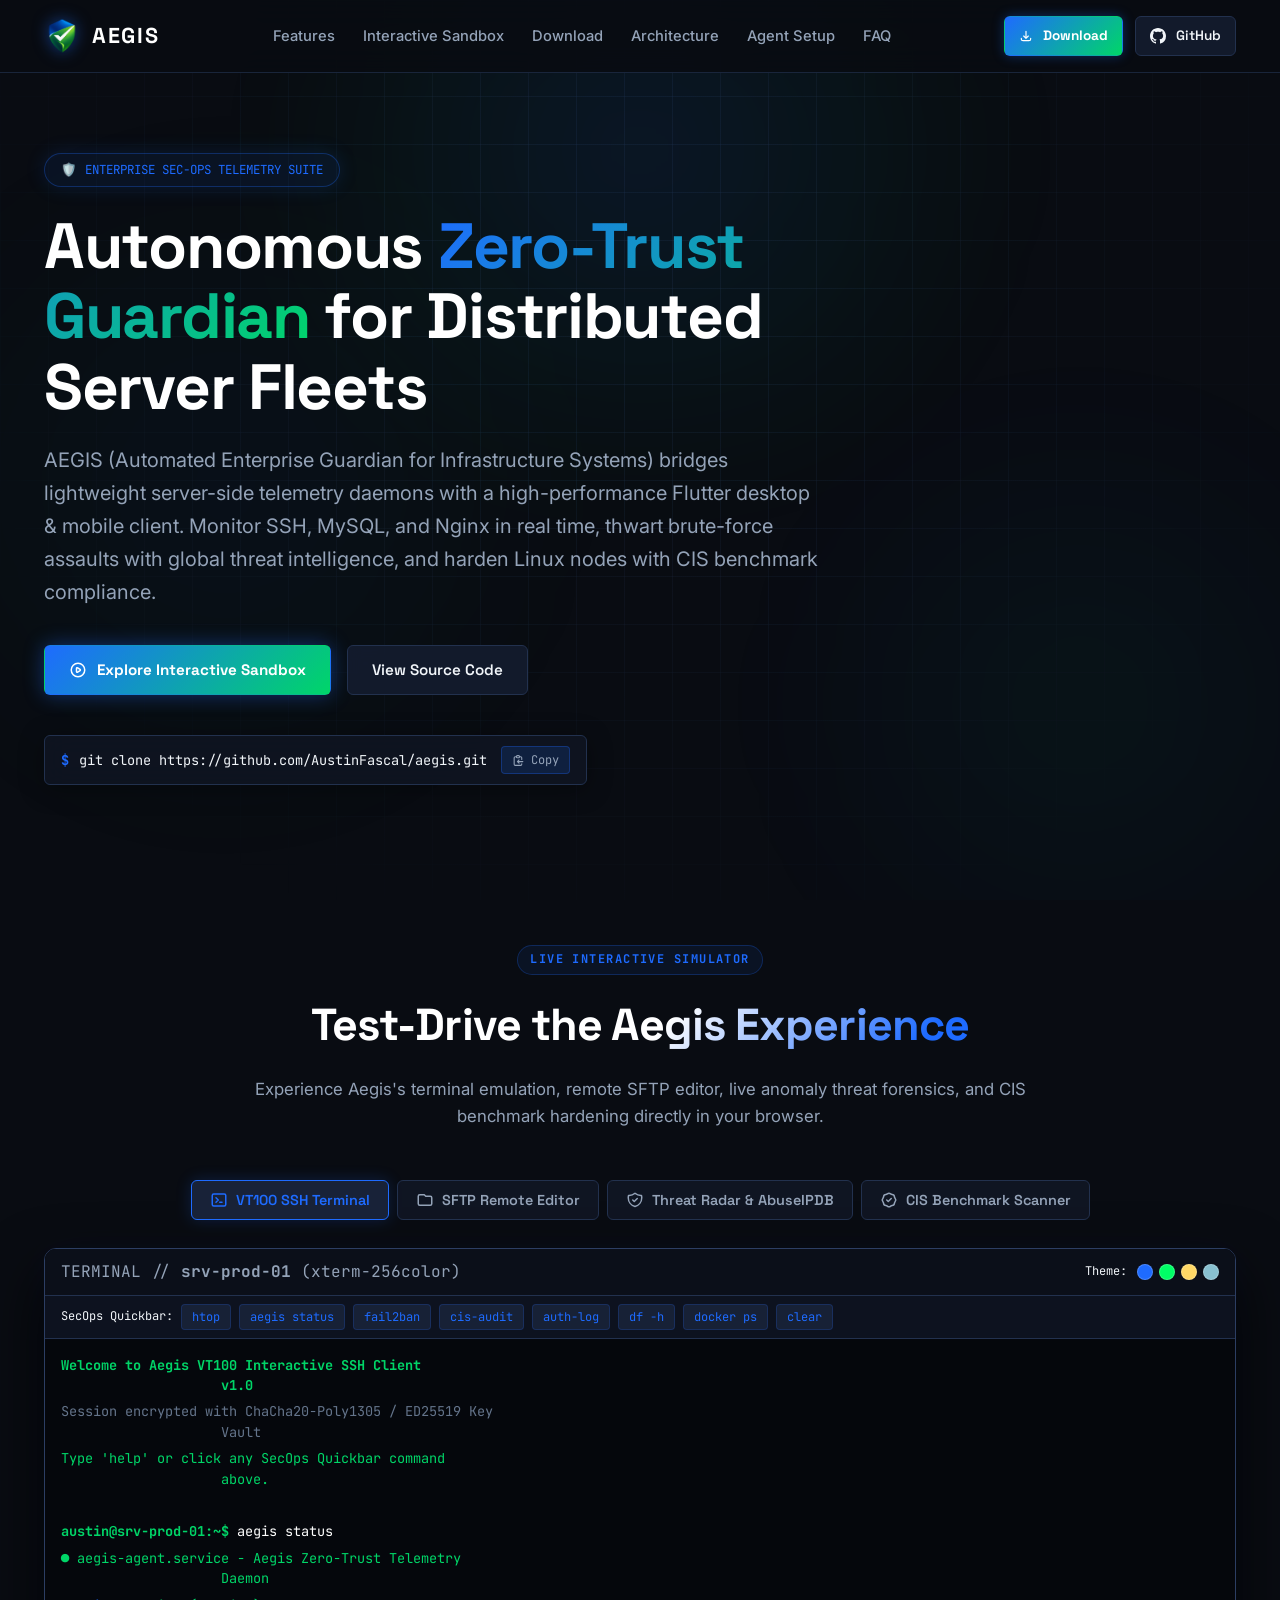
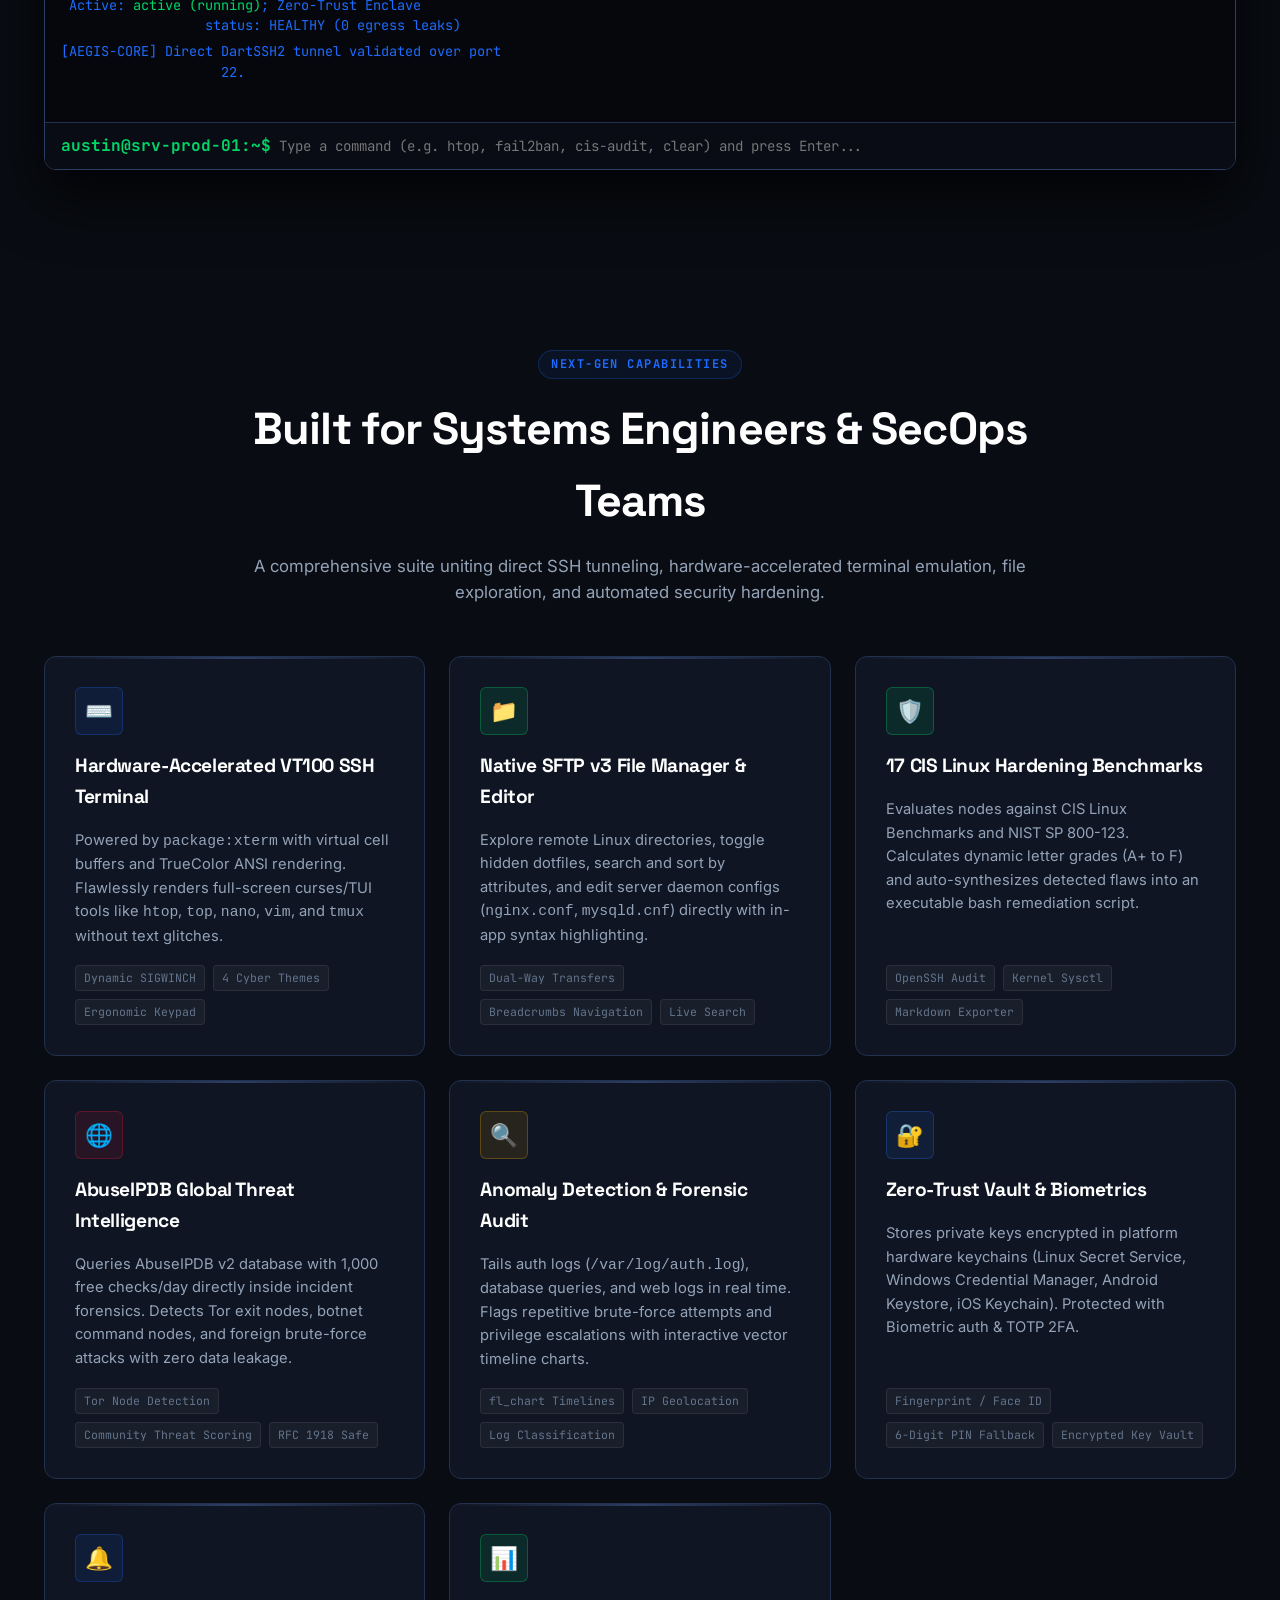
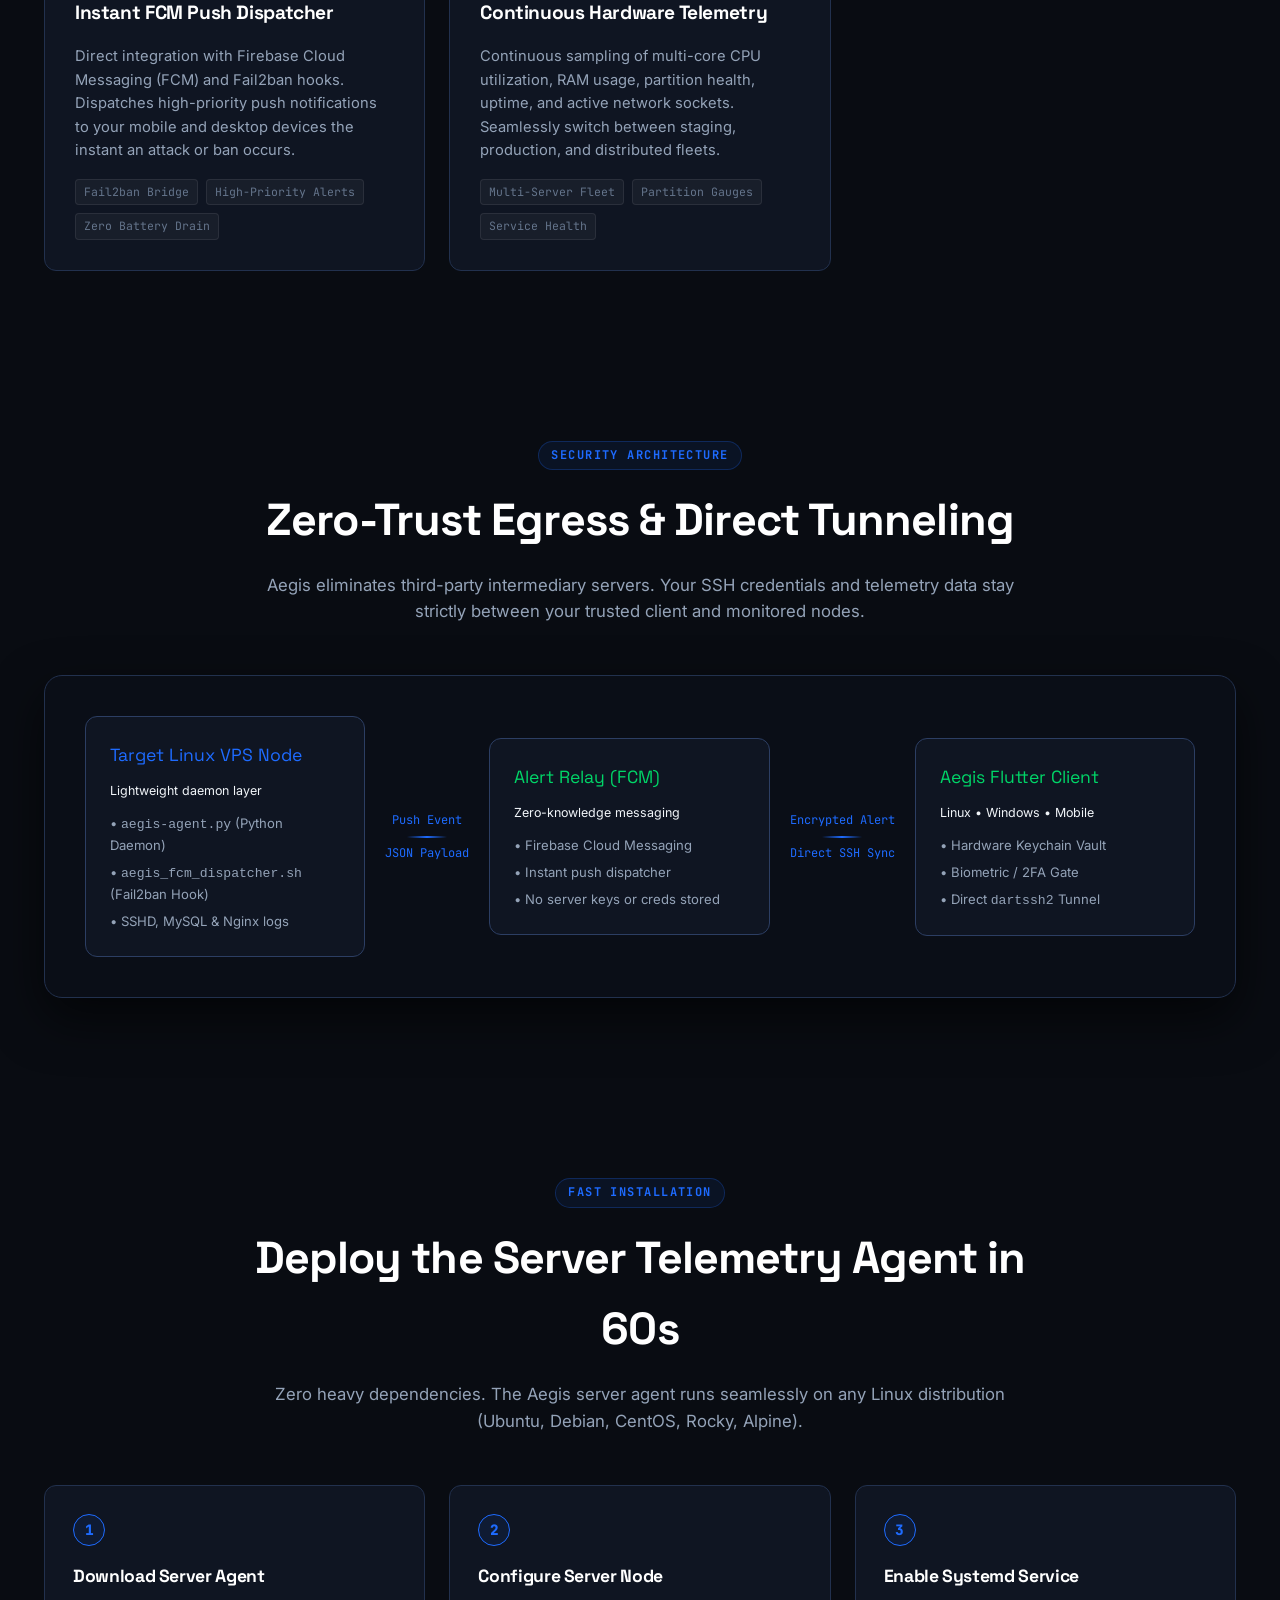
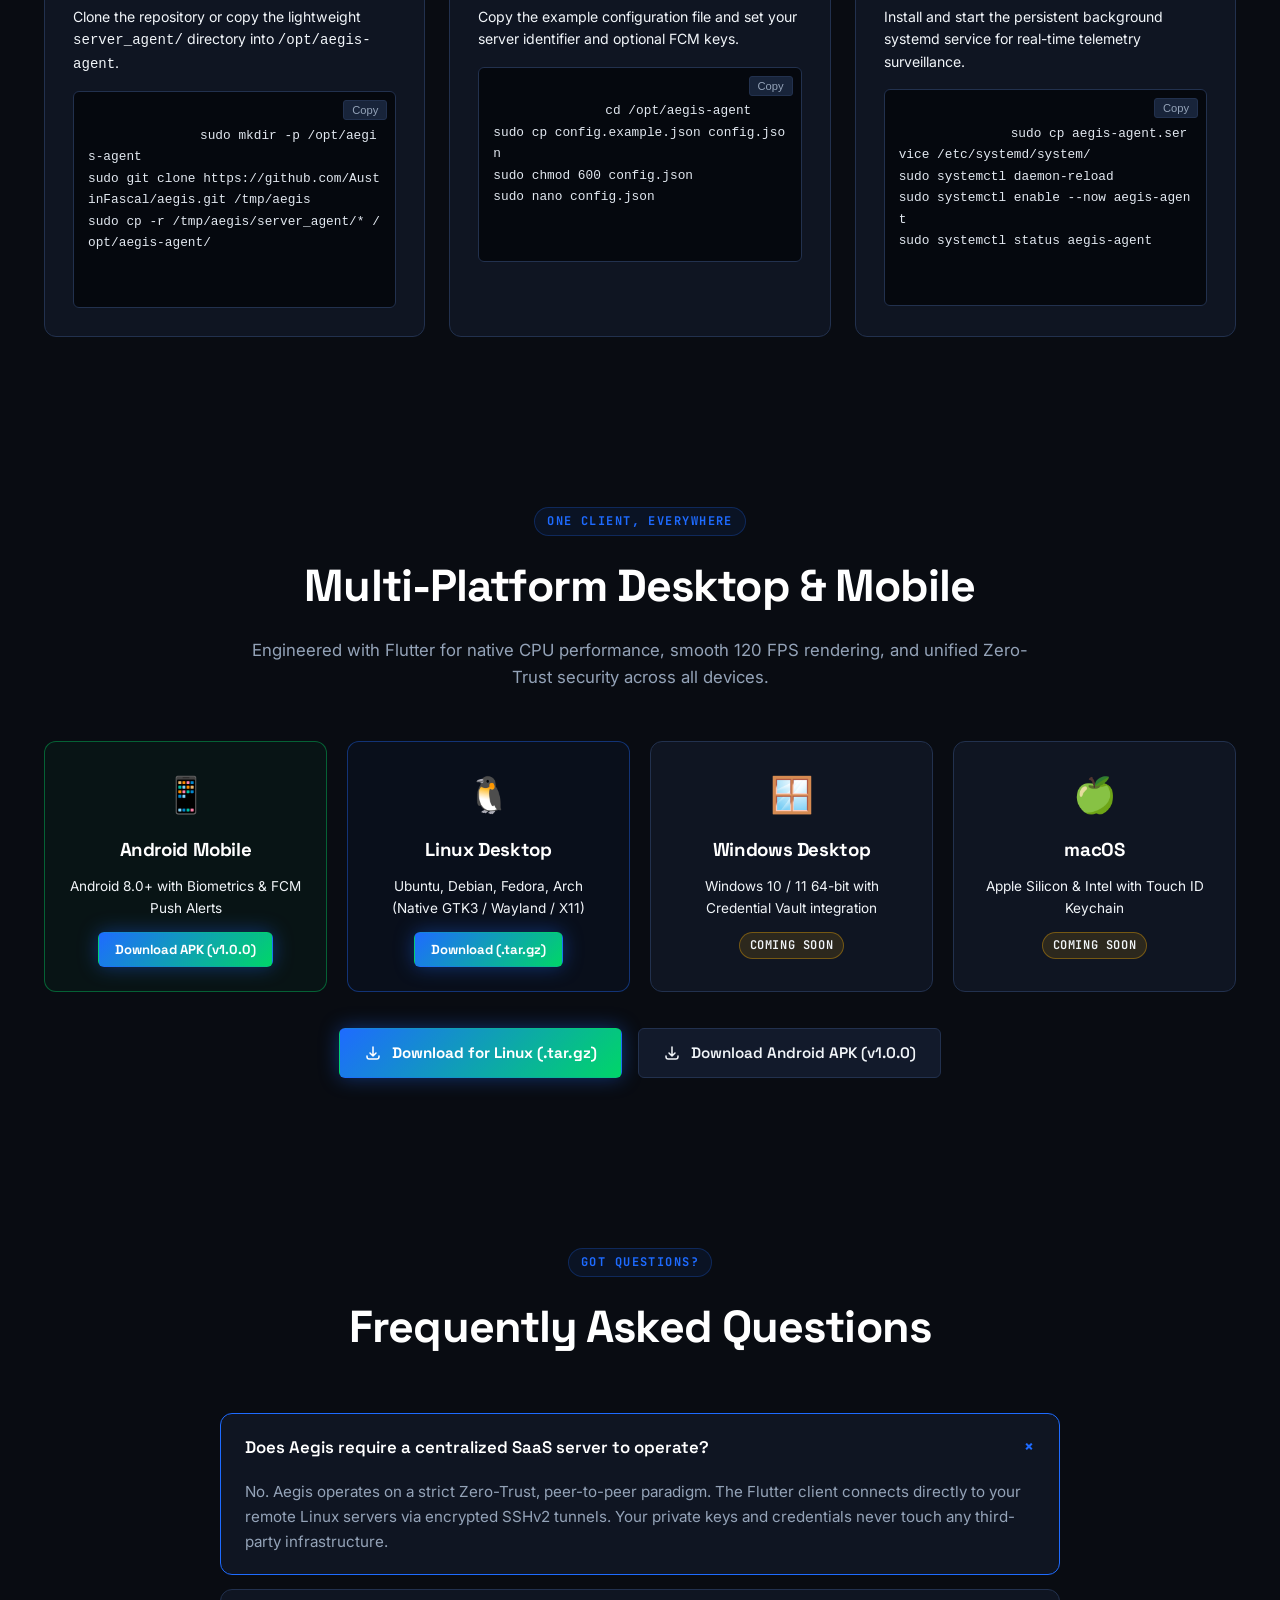
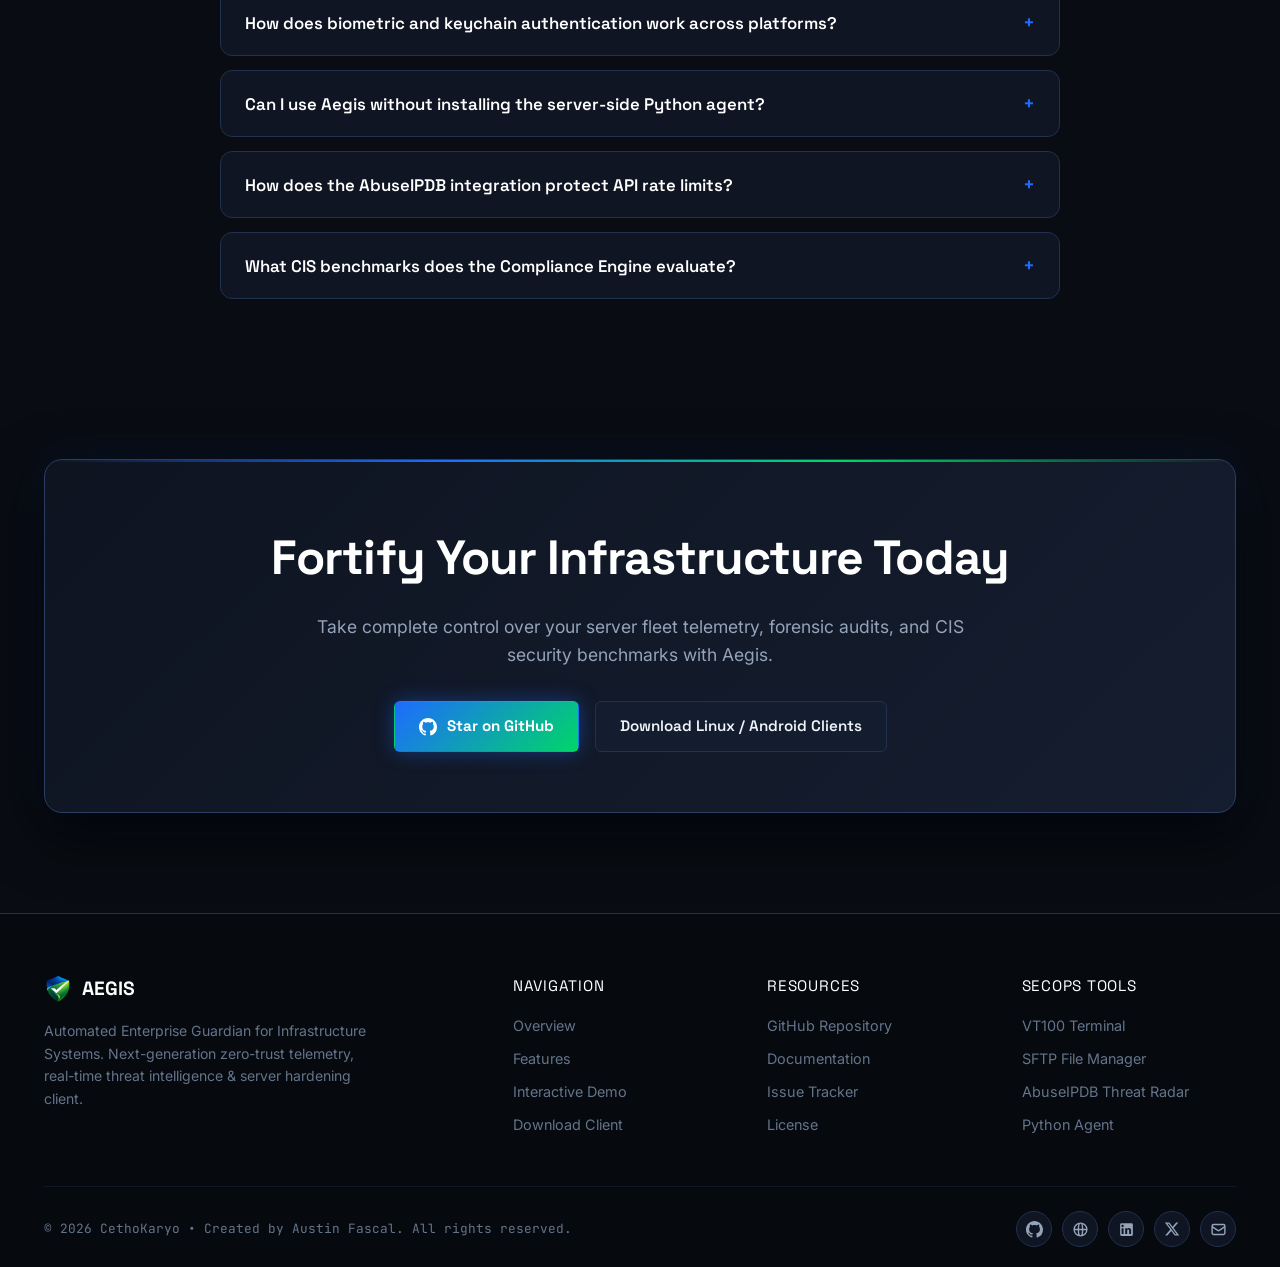
==== commit a0b403ee: "feat: implement hardware telemetry monitoring with real-time metrics, UI widgets, and unit tests" ====
--- a/docs/index.html
+++ b/docs/index.html
@@ -101,11 +101,17 @@
         </div>
 
         <div class="hero-cmd-widget">
-          <span class="cmd-prefix">$</span>
-          <span>git clone https://github.com/AustinFascal/aegis.git</span>
+          <div class="cmd-body">
+            <span class="cmd-prefix" aria-hidden="true">$</span>
+            <span class="cmd-text" title="git clone https://github.com/AustinFascal/aegis.git">git clone https://github.com/AustinFascal/aegis.git</span>
+          </div>
           <button class="cmd-copy-btn" data-copy="git clone https://github.com/AustinFascal/aegis.git"
             aria-label="Copy Git Clone Command">
-            Copy
+            <svg class="copy-icon" width="13" height="13" fill="none" stroke="currentColor" viewBox="0 0 24 24" aria-hidden="true">
+              <path stroke-linecap="round" stroke-linejoin="round" stroke-width="2"
+                d="M8 5H6a2 2 0 00-2 2v12a2 2 0 002 2h10a2 2 0 002-2v-1M8 5a2 2 0 002 2h2a2 2 0 002-2M8 5a2 2 0 012-2h2a2 2 0 012 2m0 0h2a2 2 0 012 2v3m2 4H10m0 0l3-3m-3 3l3 3" />
+            </svg>
+            <span>Copy</span>
           </button>
         </div>
 
@@ -530,13 +536,12 @@
                 </div>
               </div>
 
-              <div
-                style="display: flex; align-items: center; justify-content: space-between; padding: 12px 18px; background: rgba(0, 229, 255, 0.05); border: 1px solid rgba(0, 229, 255, 0.2); border-radius: var(--radius-sm);">
-                <div style="font-size: 0.85rem; color: var(--text-main);">
+              <div class="cis-remediation-banner">
+                <div class="cis-remediation-text">
                   ⚡ <strong>1-Tap Automated Remediation Playbook:</strong> Generate unified bash script to patch all
                   warnings.
                 </div>
-                <button class="btn btn-outline-cyan btn-sm"
+                <button class="btn btn-outline-cyan btn-sm cis-remediation-btn"
                   data-copy="curl -sSL https://raw.githubusercontent.com/AustinFascal/aegis/main/scripts/aegis_remediate.sh | bash">
                   Copy Remediation Command
                 </button>
@@ -873,7 +878,7 @@
           </div>
         </div>
 
-        <div style="text-align: center; margin-top: 36px; display: flex; justify-content: center; gap: 16px; flex-wrap: wrap;">
+        <div class="platform-download-cta">
           <a href="./download/" class="btn btn-primary">
             <svg width="18" height="18" fill="none" stroke="currentColor" viewBox="0 0 24 24">
               <path stroke-linecap="round" stroke-linejoin="round" stroke-width="2" d="M4 16v1a3 3 0 003 3h10a3 3 0 003-3v-1m-4-4l-4 4m0 0l-4-4m4 4V4"/>
--- a/docs/styles.css
+++ b/docs/styles.css
@@ -247,14 +247,20 @@
   position: sticky;
   top: 0;
   width: 100%;
-  z-index: 100;
-  background: rgba(9, 12, 18, 0.85);
+  z-index: 1000;
+  background: rgba(9, 12, 18, 0.88);
   backdrop-filter: blur(16px);
   -webkit-backdrop-filter: blur(16px);
   border-bottom: 1px solid rgba(34, 49, 78, 0.7);
   transition: all var(--transition-normal);
 }
 
+.site-header.scrolled {
+  border-bottom-color: rgba(30, 107, 255, 0.25);
+  box-shadow: 0 10px 30px rgba(0, 0, 0, 0.6);
+  background: rgba(9, 12, 18, 0.96);
+}
+
 .navbar {
   display: flex;
   align-items: center;
@@ -268,6 +274,7 @@
   gap: 12px;
   text-decoration: none;
   color: #FFF;
+  flex-shrink: 0;
 }
 
 .brand-logo-img {
@@ -351,20 +358,58 @@
   width: 100%;
 }
 
+.nav-menu-mobile-extra {
+  display: none;
+}
+
 .nav-actions {
   display: flex;
   align-items: center;
-  gap: 14px;
+  gap: 12px;
 }
 
 .mobile-toggle {
   display: none;
-  background: none;
+  background: rgba(255, 255, 255, 0.04);
   border: 1px solid var(--border-subtle);
-  color: var(--text-main);
-  padding: 8px 12px;
   border-radius: var(--radius-sm);
+  padding: 8px 7px;
+  width: 40px;
+  height: 40px;
   cursor: pointer;
+  flex-direction: column;
+  justify-content: center;
+  align-items: center;
+  gap: 4.5px;
+  transition: all var(--transition-fast);
+  flex-shrink: 0;
+}
+
+.mobile-toggle:hover,
+.mobile-toggle.active {
+  background: rgba(30, 107, 255, 0.14);
+  border-color: rgba(30, 107, 255, 0.4);
+}
+
+.hamburger-bar {
+  display: block;
+  width: 20px;
+  height: 2px;
+  background-color: #FFFFFF;
+  border-radius: 2px;
+  transition: transform 0.25s cubic-bezier(0.16, 1, 0.3, 1), opacity 0.2s ease;
+  transform-origin: center;
+}
+
+.mobile-toggle.active .hamburger-bar:nth-child(1) {
+  transform: translateY(6.5px) rotate(45deg);
+}
+.mobile-toggle.active .hamburger-bar:nth-child(2) {
+  opacity: 0;
+  transform: scaleX(0);
+}
+.mobile-toggle.active .hamburger-bar:nth-child(3) {
+  transform: translateY(-6.5px) rotate(-45deg);
 }
 
 /* ==========================================================================
@@ -417,40 +462,82 @@
 .hero-cmd-widget {
   display: inline-flex;
   align-items: center;
-  gap: 12px;
-  padding: 10px 18px;
-  background: rgba(15, 21, 34, 0.9);
+  justify-content: space-between;
+  gap: 14px;
+  padding: 10px 16px;
+  background: rgba(15, 21, 34, 0.88);
   border: 1px solid var(--border-subtle);
   border-radius: var(--radius-sm);
   font-family: var(--font-mono);
   font-size: 0.85rem;
   color: var(--text-main);
-  box-shadow: 0 4px 20px rgba(0, 0, 0, 0.3);
+  box-shadow: 0 4px 24px rgba(0, 0, 0, 0.35);
+  max-width: 100%;
+  box-sizing: border-box;
+  backdrop-filter: blur(12px);
+  -webkit-backdrop-filter: blur(12px);
+  transition: border-color var(--transition-fast), box-shadow var(--transition-fast);
+}
+
+.hero-cmd-widget:hover {
+  border-color: rgba(0, 229, 255, 0.35);
+  box-shadow: 0 4px 28px rgba(0, 229, 255, 0.15);
+}
+
+.hero-cmd-widget .cmd-body {
+  display: flex;
+  align-items: center;
+  gap: 10px;
+  min-width: 0;
+  flex: 1;
+  overflow: hidden;
 }
 
 .cmd-prefix {
   color: var(--cyan);
   font-weight: 700;
+  flex-shrink: 0;
+  user-select: none;
+}
+
+.cmd-text {
+  min-width: 0;
+  flex: 1;
+  white-space: nowrap;
+  overflow: hidden;
+  text-overflow: ellipsis;
+  color: var(--text-main);
+  user-select: all;
 }
 
 .cmd-copy-btn {
-  background: rgba(34, 49, 78, 0.6);
-  border: 1px solid var(--border-subtle);
+  background: rgba(30, 107, 255, 0.15);
+  border: 1px solid rgba(30, 107, 255, 0.3);
   color: var(--text-muted);
-  padding: 4px 8px;
+  padding: 5px 10px;
   border-radius: 4px;
   cursor: pointer;
   transition: all var(--transition-fast);
-  display: flex;
-  align-items: center;
-  gap: 4px;
+  display: inline-flex;
+  align-items: center;
+  gap: 6px;
   font-size: 0.75rem;
+  font-family: var(--font-mono);
+  flex-shrink: 0;
+  white-space: nowrap;
 }
 
 .cmd-copy-btn:hover {
   background: var(--cyan);
   color: #000;
   border-color: var(--cyan);
+  box-shadow: 0 0 12px rgba(0, 229, 255, 0.35);
+}
+
+.cmd-copy-btn .copy-icon {
+  width: 13px;
+  height: 13px;
+  flex-shrink: 0;
 }
 
 /* Stats Counter Row */
@@ -1102,6 +1189,29 @@
   font-size: 0.85rem;
 }
 
+.cis-remediation-banner {
+  display: flex;
+  align-items: center;
+  justify-content: space-between;
+  padding: 12px 18px;
+  background: rgba(0, 229, 255, 0.05);
+  border: 1px solid rgba(0, 229, 255, 0.2);
+  border-radius: var(--radius-sm);
+  gap: 16px;
+  transition: all var(--transition-fast);
+}
+
+.cis-remediation-text {
+  font-size: 0.85rem;
+  color: var(--text-main);
+  line-height: 1.5;
+}
+
+.cis-remediation-btn {
+  flex-shrink: 0;
+  white-space: nowrap;
+}
+
 /* ==========================================================================
    Features Grid Section
    ========================================================================== */
@@ -1364,6 +1474,15 @@
   color: var(--cyan);
 }
 
+.platform-download-cta {
+  text-align: center;
+  margin-top: 36px;
+  display: flex;
+  justify-content: center;
+  gap: 16px;
+  flex-wrap: wrap;
+}
+
 /* ==========================================================================
    FAQ Section (Accordion)
    ========================================================================== */
@@ -1566,36 +1685,497 @@
 }
 
 @media (max-width: 768px) {
+  .site-header .container {
+    position: static; /* Allows absolute drawer to span 100% viewport width */
+  }
+
+  .navbar {
+    height: 64px;
+  }
+
+  .nav-brand {
+    gap: 8px;
+  }
+
+  .brand-logo-img {
+    width: 30px;
+    height: 30px;
+  }
+
+  .brand-text {
+    font-size: 1.2rem;
+  }
+
   .nav-menu {
     display: none;
     position: absolute;
-    top: 72px;
+    top: 64px;
     left: 0;
+    right: 0;
     width: 100%;
     background: rgba(9, 12, 18, 0.98);
-    backdrop-filter: blur(20px);
+    backdrop-filter: blur(24px);
+    -webkit-backdrop-filter: blur(24px);
     flex-direction: column;
-    padding: 24px;
-    border-bottom: 1px solid var(--border-subtle);
-    gap: 18px;
-  }
+    padding: 16px 20px 24px;
+    border-bottom: 1px solid rgba(30, 107, 255, 0.3);
+    box-shadow: 0 24px 48px rgba(0, 0, 0, 0.85), 0 0 20px rgba(30, 107, 255, 0.15);
+    gap: 4px;
+    z-index: 9999;
+    max-height: calc(100vh - 64px);
+    overflow-y: auto;
+  }
+
   .nav-menu.open {
     display: flex;
-  }
+    animation: slideDownMenu 0.22s cubic-bezier(0.16, 1, 0.3, 1);
+  }
+
+  .nav-menu li {
+    width: 100%;
+  }
+
+  .nav-menu .nav-link {
+    display: block;
+    width: 100%;
+    padding: 12px 16px;
+    font-size: 1rem;
+    font-weight: 600;
+    color: var(--text-main);
+    border-radius: var(--radius-sm);
+    transition: all var(--transition-fast);
+    border-bottom: 1px solid rgba(255, 255, 255, 0.04);
+  }
+
+  .nav-menu .nav-link:hover,
+  .nav-menu .nav-link.active {
+    background: rgba(30, 107, 255, 0.12);
+    color: var(--blue);
+    padding-left: 20px;
+  }
+
+  .nav-menu .nav-link::after {
+    display: none;
+  }
+
+  .nav-menu-mobile-extra {
+    display: block !important;
+    margin-top: 10px;
+    padding-top: 14px;
+    border-top: 1px solid var(--border-subtle);
+  }
+
+  .nav-actions {
+    gap: 8px;
+  }
+
+  .nav-actions .nav-github-btn {
+    display: none; /* Shown inside the mobile drawer to keep topbar uncluttered */
+  }
+
+  .nav-actions .nav-download-btn {
+    padding: 6px 12px;
+    font-size: 0.82rem;
+  }
+
   .mobile-toggle {
-    display: block;
-  }
+    display: flex;
+  }
+
   .hero-telemetry-overlay {
     position: static;
     margin-top: 16px;
   }
+
   .footer-top {
     grid-template-columns: 1fr;
   }
+
   .footer-bottom {
     flex-direction: column;
     gap: 12px;
     text-align: center;
+  }
+
+  /* Hero & Command Snippet */
+  .hero-cmd-widget {
+    display: flex;
+    width: 100%;
+    max-width: 560px;
+    padding: 10px 14px;
+    gap: 10px;
+  }
+
+  /* Grid adaptations */
+  .features-grid {
+    grid-template-columns: repeat(auto-fill, minmax(280px, 1fr));
+    gap: 20px;
+  }
+
+  .deploy-steps-container {
+    grid-template-columns: 1fr;
+    gap: 20px;
+  }
+
+  .arch-visual-container {
+    padding: 24px 18px;
+  }
+
+  .cis-remediation-banner {
+    flex-direction: column;
+    align-items: stretch;
+    text-align: left;
+    gap: 12px;
+  }
+
+  .cis-remediation-btn {
+    width: 100%;
+    justify-content: center;
+  }
+}
+
+@keyframes slideDownMenu {
+  from {
+    opacity: 0;
+    transform: translateY(-8px);
+  }
+  to {
+    opacity: 1;
+    transform: translateY(0);
+  }
+}
+
+@media (max-width: 640px) {
+  .sandbox-tabs {
+    display: grid;
+    grid-template-columns: repeat(2, 1fr);
+    gap: 6px;
+    width: 100%;
+  }
+
+  .tab-btn {
+    width: 100%;
+    padding: 9px 8px;
+    font-size: 0.8rem;
+    justify-content: center;
+    gap: 6px;
+    white-space: nowrap;
+  }
+
+  .tab-btn svg {
+    width: 15px;
+    height: 15px;
+    flex-shrink: 0;
+  }
+
+  .terminal-header {
+    flex-wrap: wrap;
+    gap: 8px;
+    padding: 8px 12px;
+  }
+
+  .terminal-theme-picker {
+    gap: 4px;
+  }
+
+  .showcase-title-tag {
+    font-size: 0.72rem;
+  }
+}
+
+@media (max-width: 480px) {
+  /* Layout Container */
+  .container {
+    padding: 0 16px;
+  }
+
+  /* Header adjustments */
+  .brand-text {
+    font-size: 1.1rem;
+    letter-spacing: 0.04em;
+  }
+
+  .brand-logo-img {
+    width: 26px;
+    height: 26px;
+  }
+
+  .nav-actions .nav-download-btn {
+    padding: 6px 10px;
+    font-size: 0.78rem;
+  }
+
+  /* Hero Section Responsiveness */
+  .hero-section {
+    padding: 48px 0 36px;
+  }
+
+  .hero-pill-badge {
+    font-size: 0.72rem;
+    padding: 5px 12px;
+    max-width: 100%;
+    white-space: normal;
+    text-align: center;
+    line-height: 1.4;
+  }
+
+  .hero-headline {
+    font-size: clamp(1.85rem, 6.8vw, 2.5rem);
+    line-height: 1.15;
+    word-break: break-word;
+    overflow-wrap: break-word;
+    margin-bottom: 16px;
+  }
+
+  .hero-subhead {
+    font-size: 0.95rem;
+    line-height: 1.55;
+    margin-bottom: 24px;
+  }
+
+  .hero-cta-group {
+    flex-direction: column;
+    width: 100%;
+    gap: 10px;
+    margin-bottom: 24px;
+  }
+
+  .hero-cta-group .btn {
+    width: 100%;
+    justify-content: center;
+    padding: 12px 16px;
+    font-size: 0.9rem;
+  }
+
+  /* Hero Command Widget */
+  .hero-cmd-widget {
+    width: 100%;
+    max-width: 100%;
+    padding: 8px 12px;
+    gap: 8px;
+    font-size: 0.8rem;
+    border-radius: 8px;
+  }
+
+  .hero-cmd-widget .cmd-body {
+    gap: 6px;
+  }
+
+  .hero-cmd-widget .cmd-copy-btn {
+    padding: 4px 8px;
+    font-size: 0.72rem;
+  }
+
+  /* Section Spacing & Headings */
+  .interactive-section,
+  .features-section,
+  .arch-section,
+  .deployment-section,
+  .platforms-section,
+  .faq-section {
+    padding: 50px 0;
+  }
+
+  .section-head {
+    margin-bottom: 30px;
+  }
+
+  .section-title {
+    font-size: 1.65rem;
+    line-height: 1.2;
+    word-break: break-word;
+  }
+
+  .section-subtitle {
+    font-size: 0.92rem;
+  }
+
+  /* Interactive Sandbox */
+  .sandbox-display {
+    min-height: 420px;
+  }
+
+  .terminal-window {
+    height: auto;
+    min-height: 400px;
+  }
+
+  .terminal-body {
+    padding: 12px 14px;
+    font-size: 0.78rem;
+    height: 320px;
+  }
+
+  .terminal-quickbar {
+    padding: 6px 12px;
+    gap: 6px;
+  }
+
+  .quick-cmd-btn {
+    padding: 3px 8px;
+    font-size: 0.7rem;
+  }
+
+  .terminal-input-bar {
+    padding: 8px 12px;
+  }
+
+  /* Features Grid */
+  .features-grid {
+    grid-template-columns: 1fr;
+    gap: 14px;
+  }
+
+  .feature-card {
+    padding: 20px 16px;
+    gap: 12px;
+  }
+
+  .feature-title {
+    font-size: 1.1rem;
+  }
+
+  .feature-desc {
+    font-size: 0.88rem;
+  }
+
+  /* Deployment Steps */
+  .deploy-steps-container {
+    grid-template-columns: 1fr;
+    gap: 14px;
+  }
+
+  .deploy-step-card {
+    padding: 20px 16px;
+    gap: 12px;
+  }
+
+  .code-snippet-box {
+    font-size: 0.72rem;
+    padding: 10px 12px;
+    padding-top: 36px;
+  }
+
+  /* CIS Benchmark Scanner Layout */
+  .cis-scanner-layout {
+    padding: 14px 12px;
+    height: auto;
+    min-height: 480px;
+  }
+
+  .cis-controls-banner {
+    flex-direction: column;
+    align-items: stretch;
+    gap: 12px;
+    padding: 14px;
+  }
+
+  .cis-controls-banner .btn {
+    width: 100%;
+    justify-content: center;
+  }
+
+  .cis-checks-grid {
+    grid-template-columns: 1fr;
+    gap: 8px;
+  }
+
+  .cis-rule-card {
+    padding: 10px 12px;
+    font-size: 0.8rem;
+    gap: 8px;
+  }
+
+  /* Platform Download CTA */
+  .platform-download-cta {
+    flex-direction: column;
+    gap: 10px;
+    width: 100%;
+  }
+
+  .platform-download-cta .btn {
+    width: 100%;
+    justify-content: center;
+    padding: 12px 16px;
+    font-size: 0.9rem;
+  }
+
+  /* Call to Action Banner */
+  .cta-banner-section {
+    padding: 50px 0 70px;
+  }
+
+  .cta-banner {
+    padding: 36px 18px;
+  }
+
+  .cta-title {
+    font-size: 1.55rem;
+    line-height: 1.25;
+  }
+
+  .cta-desc {
+    font-size: 0.92rem;
+    margin-bottom: 24px;
+  }
+
+  /* FAQ Accordion */
+  .faq-question {
+    padding: 16px 18px;
+    font-size: 0.92rem;
+    gap: 12px;
+  }
+
+  .faq-answer {
+    padding: 0 18px;
+    font-size: 0.88rem;
+  }
+
+  .faq-item.active .faq-answer {
+    padding: 0 18px 16px;
+  }
+
+  /* Spotlight Download Card */
+  .spotlight-card {
+    padding: 20px 16px;
+    margin-bottom: 40px;
+  }
+
+  .spotlight-title {
+    font-size: 1.5rem;
+  }
+
+  .spotlight-main-btn {
+    padding: 12px 16px;
+    font-size: 0.92rem;
+    width: 100%;
+    justify-content: center;
+  }
+
+  .meta-hash-box code {
+    font-size: 0.68rem;
+  }
+}
+
+@media (max-width: 360px) {
+  .hero-cmd-widget {
+    padding: 6px 10px;
+    gap: 6px;
+    font-size: 0.74rem;
+  }
+
+  .hero-cmd-widget .cmd-copy-btn {
+    padding: 3px 6px;
+    font-size: 0.68rem;
+  }
+
+  .sandbox-tabs {
+    grid-template-columns: 1fr;
+  }
+
+  .p-tab-btn {
+    font-size: 0.82rem;
+    padding: 8px 10px;
   }
 }
 
@@ -1679,6 +2259,7 @@
 }
 
 /* Platform Switcher Tabs */
+/* Platform Switcher Tabs */
 .platform-tabs-nav {
   display: inline-flex;
   align-items: center;
@@ -1689,7 +2270,7 @@
   padding: 6px;
   backdrop-filter: blur(16px);
   margin-bottom: 36px;
-  flex-wrap: wrap;
+  flex-wrap: nowrap;
   justify-content: center;
 }
 
@@ -1718,6 +2299,56 @@
   border-color: var(--cyan);
   color: var(--cyan);
   box-shadow: 0 0 16px rgba(30, 107, 255, 0.25);
+}
+
+@media (max-width: 680px) {
+  .platform-tabs-nav {
+    display: grid;
+    grid-template-columns: repeat(2, 1fr);
+    width: 100%;
+    max-width: 460px;
+    margin: 0 auto 32px;
+    border-radius: 16px;
+    padding: 6px;
+    gap: 6px;
+    background: rgba(15, 21, 34, 0.95);
+    border: 1px solid var(--border-subtle);
+    box-shadow: 0 10px 30px rgba(0, 0, 0, 0.5);
+  }
+
+  .p-tab-btn {
+    width: 100%;
+    display: flex;
+    align-items: center;
+    justify-content: center;
+    padding: 11px 8px;
+    font-size: 0.88rem;
+    border-radius: 10px;
+    gap: 6px;
+    white-space: nowrap;
+  }
+
+  .p-tab-btn .badge {
+    font-size: 0.62rem !important;
+    padding: 2px 6px !important;
+    margin-left: 2px !important;
+  }
+}
+
+@media (max-width: 380px) {
+  .platform-tabs-nav {
+    grid-template-columns: 1fr;
+    max-width: 100%;
+    border-radius: 14px;
+    padding: 5px;
+    gap: 5px;
+  }
+
+  .p-tab-btn {
+    justify-content: space-between;
+    padding: 10px 14px;
+    font-size: 0.9rem;
+  }
 }
 
 /* Spotlight Active Platform Box */
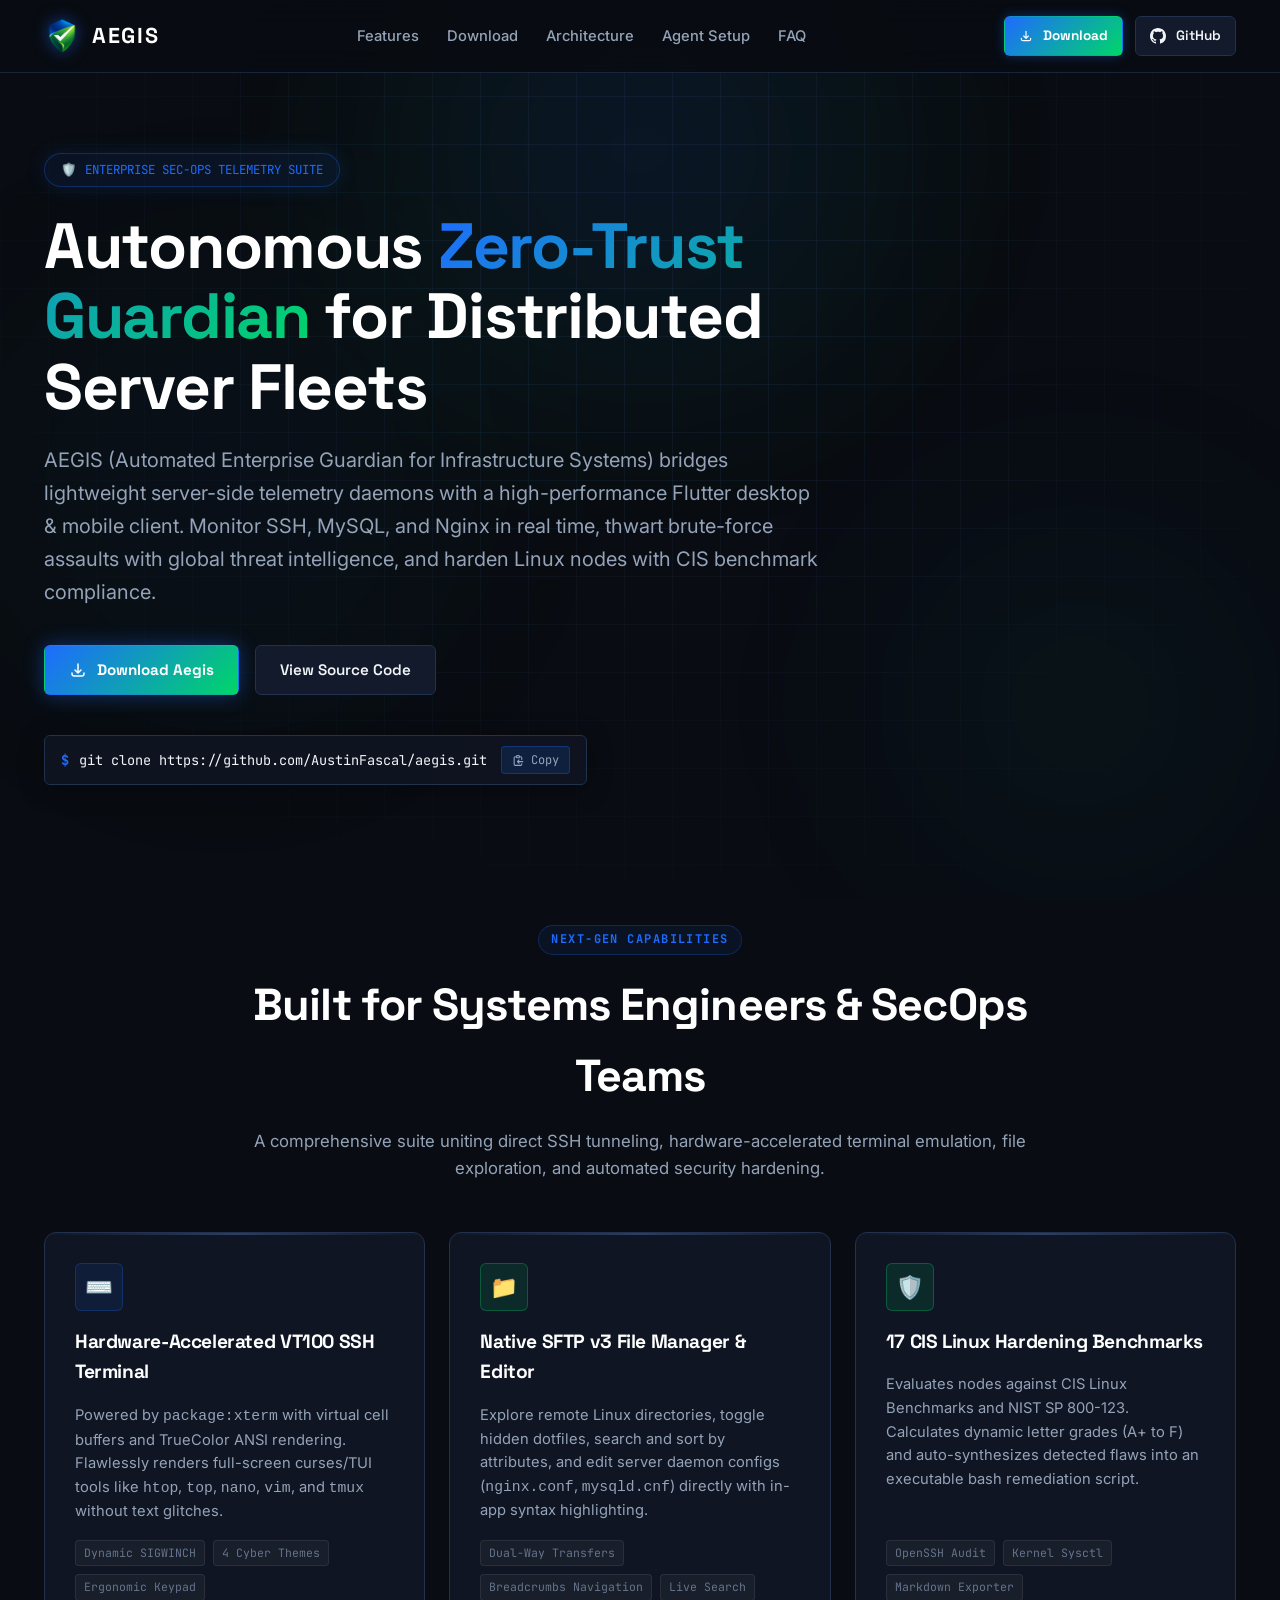
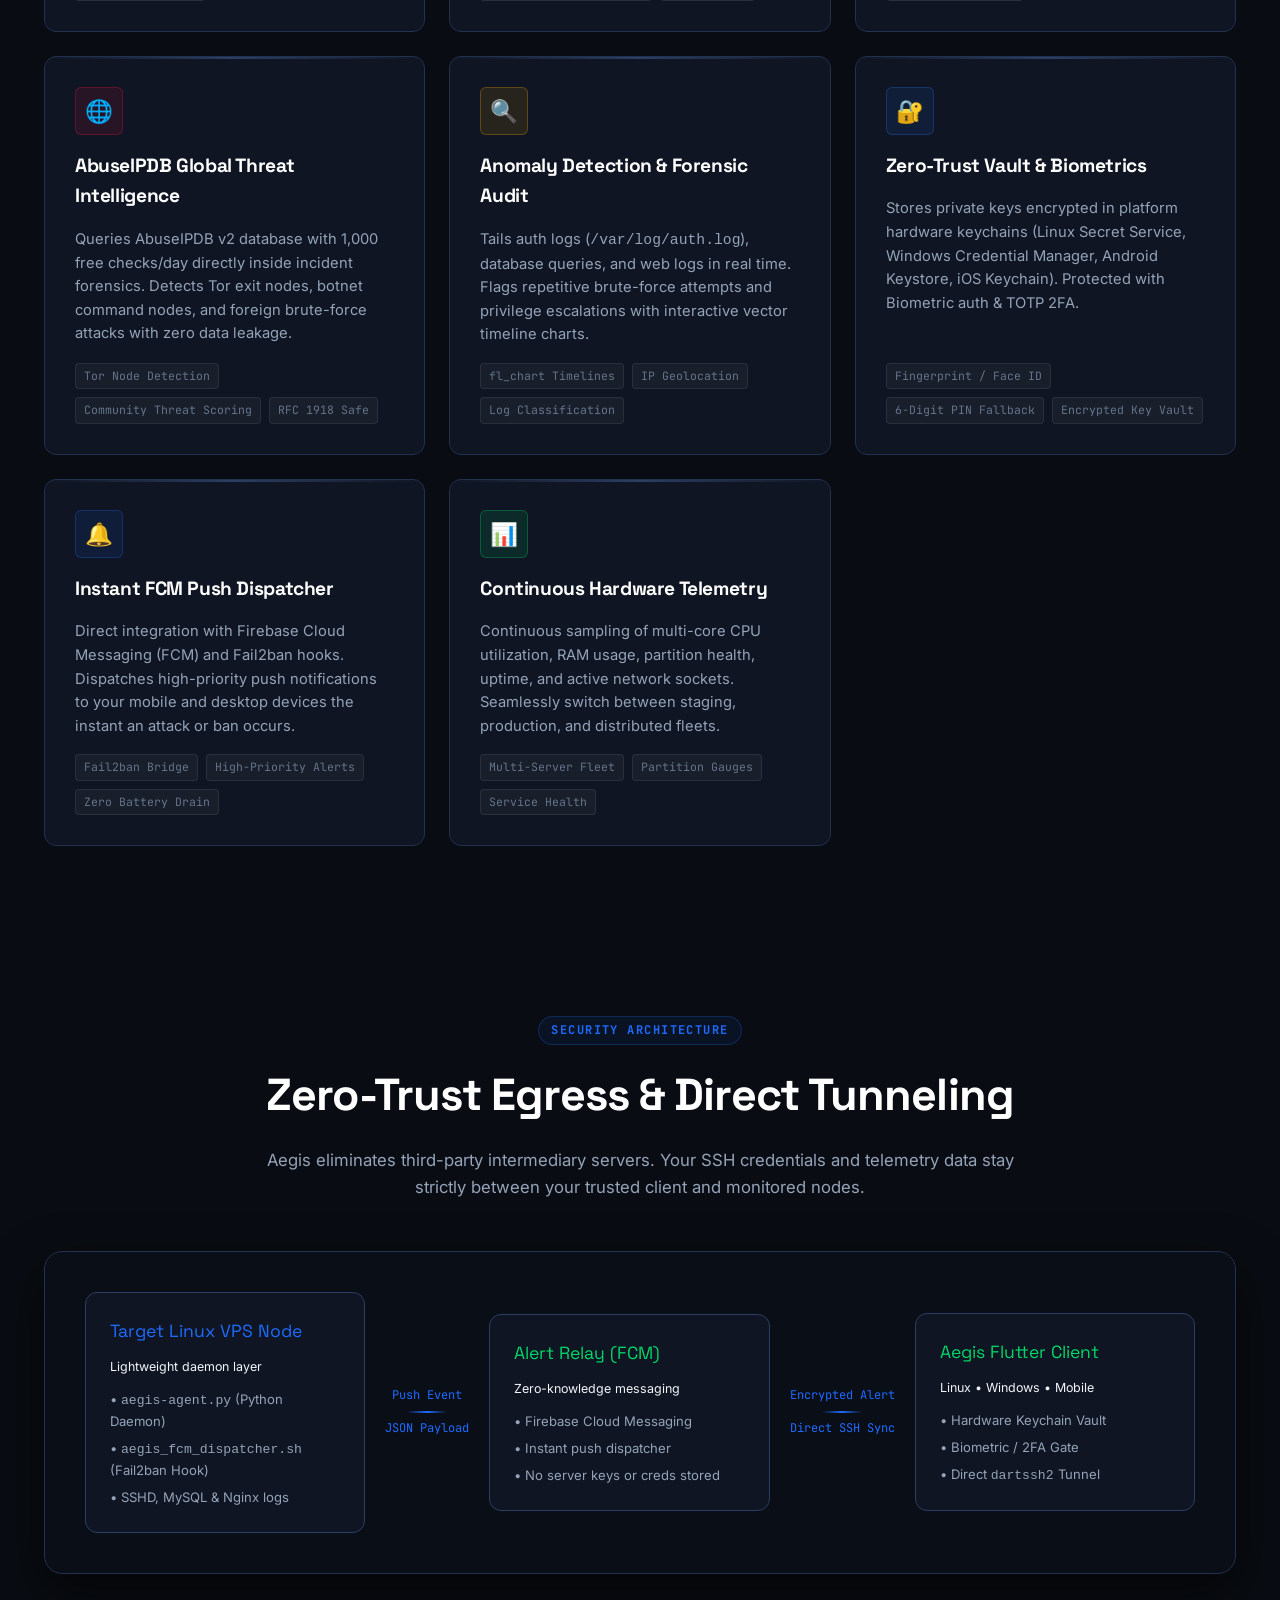
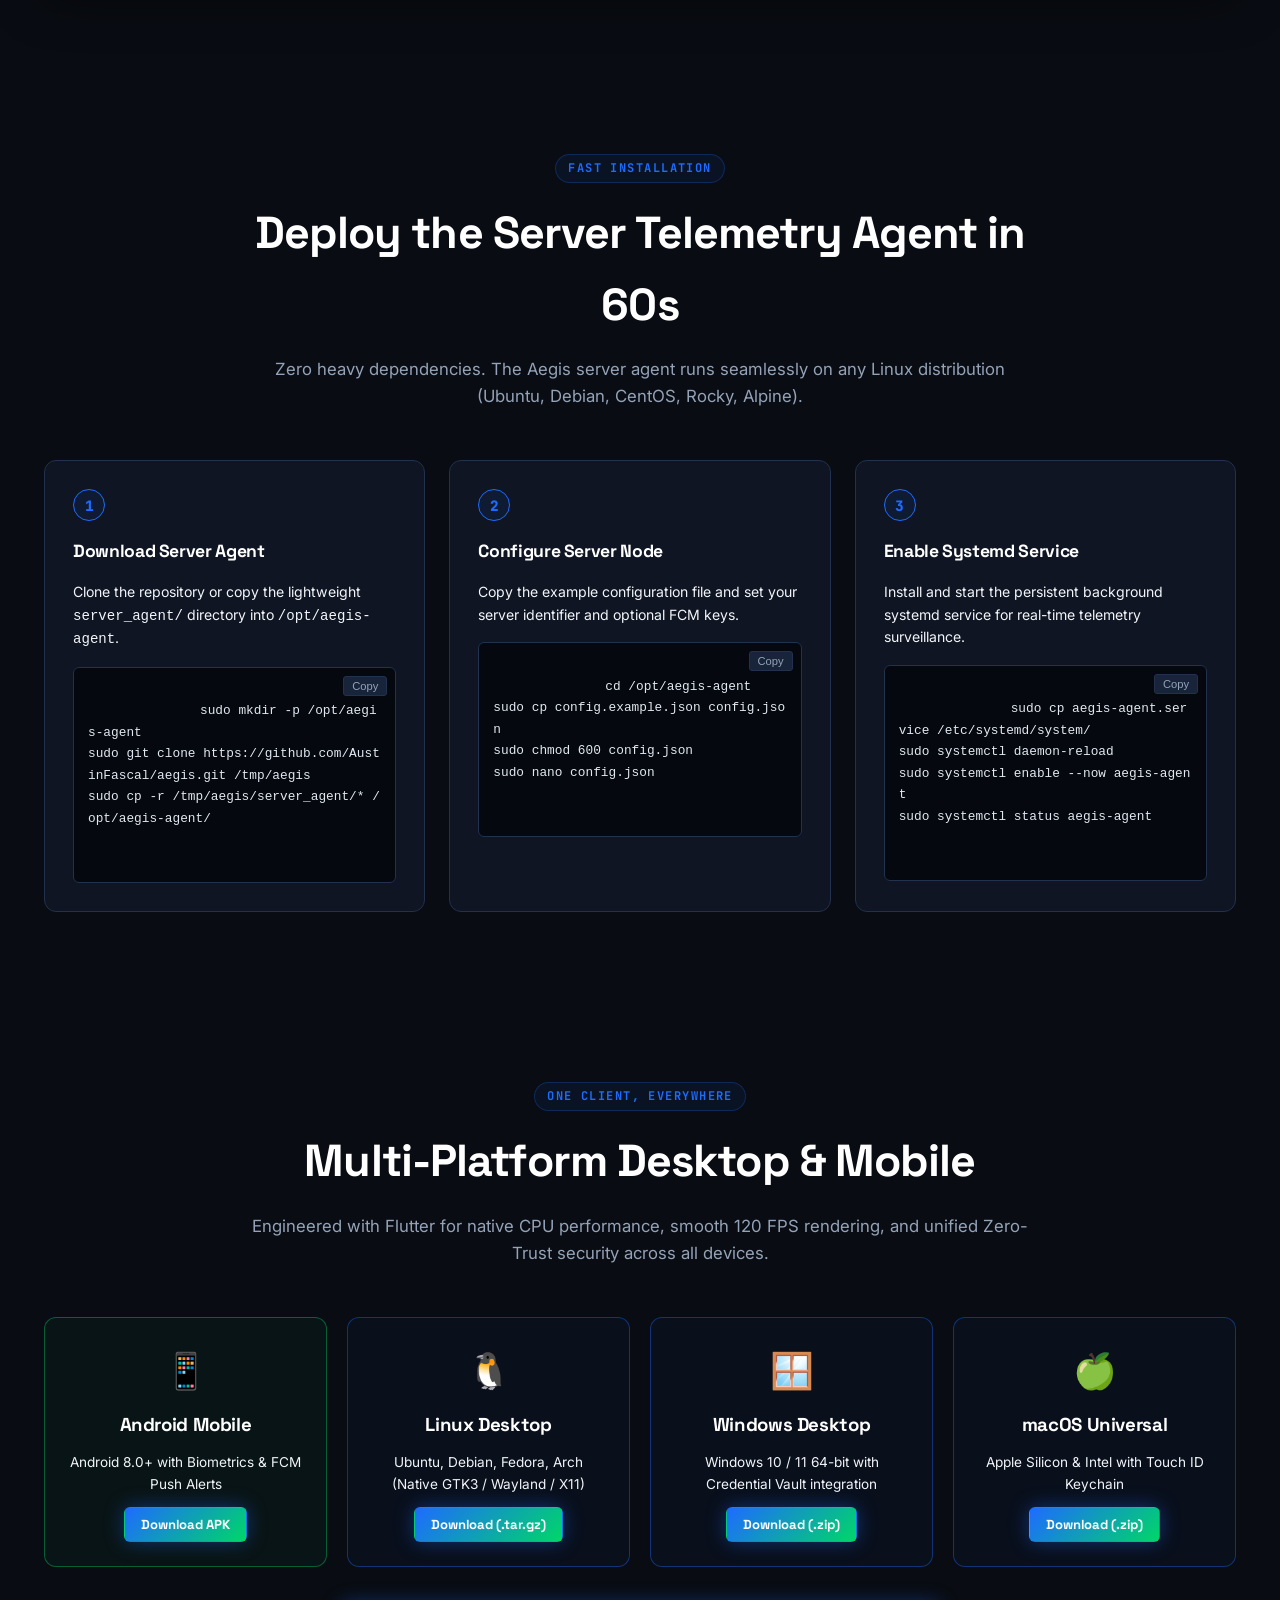
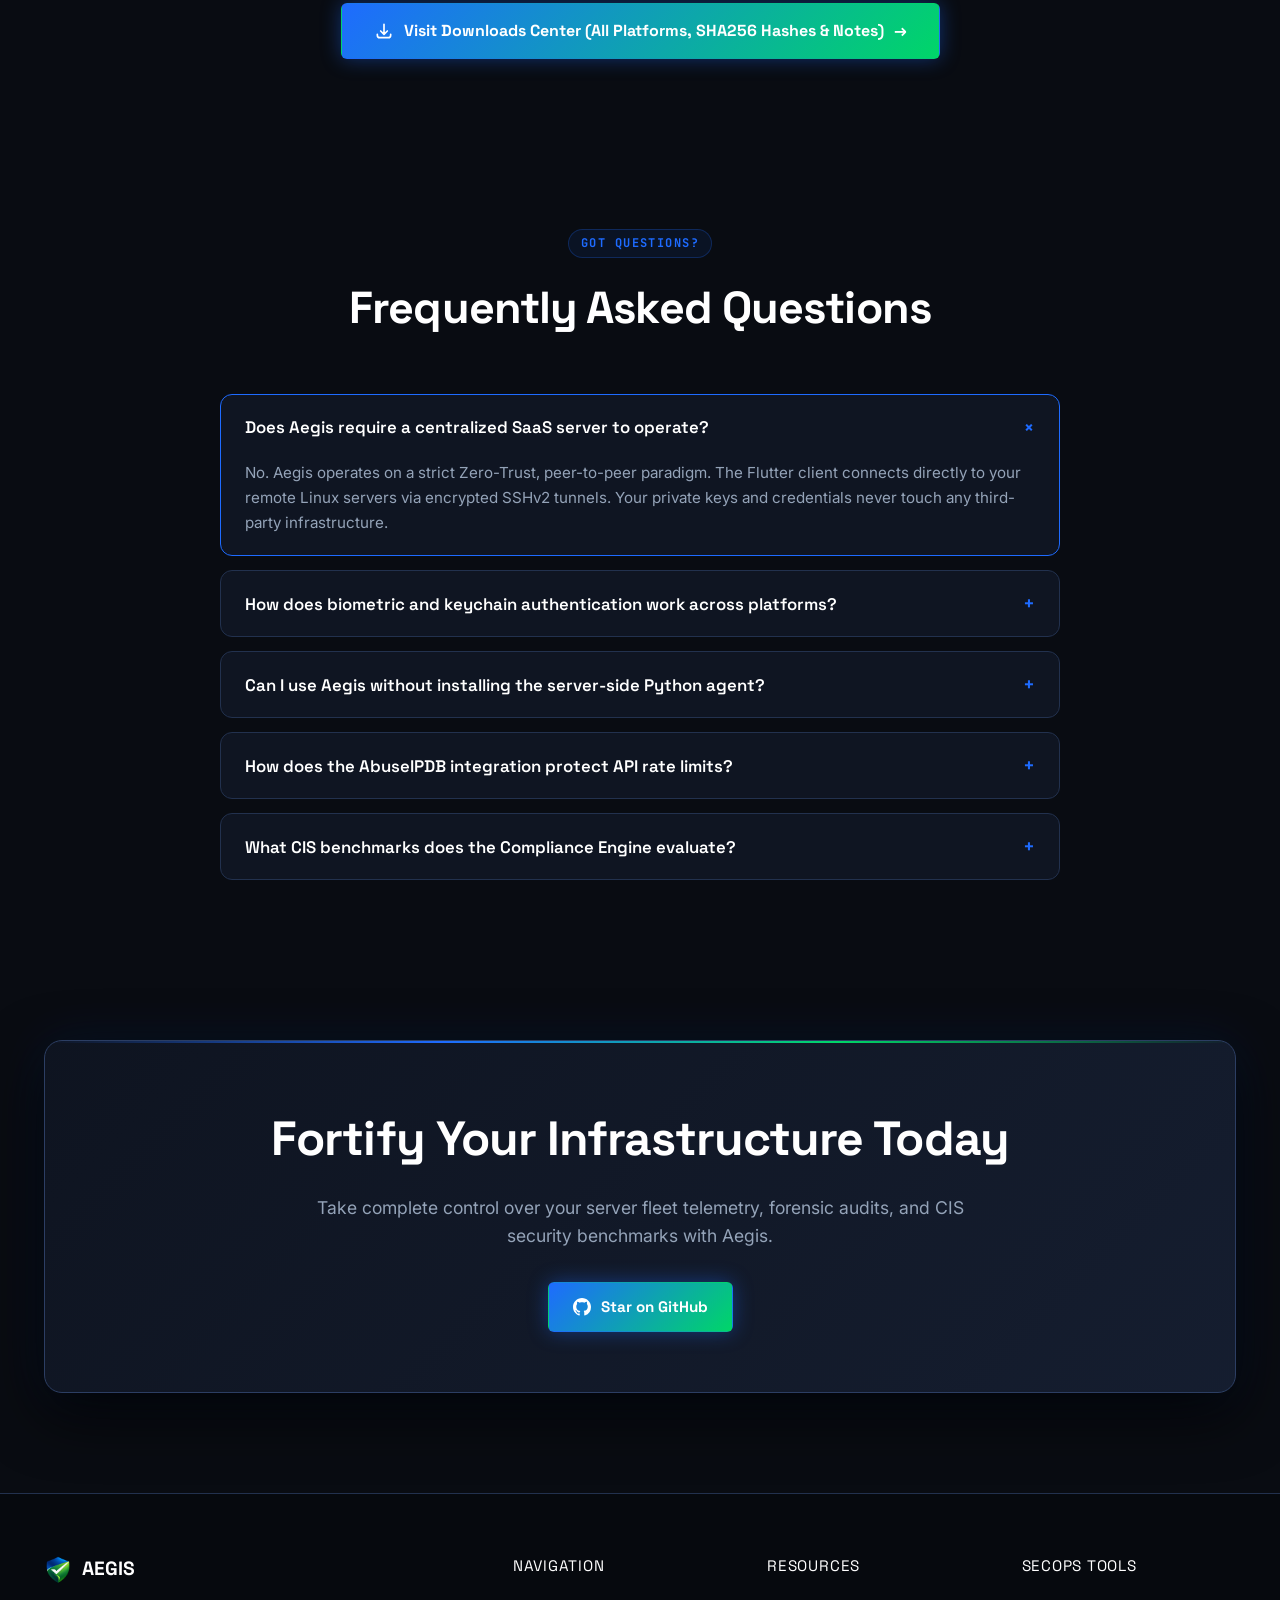
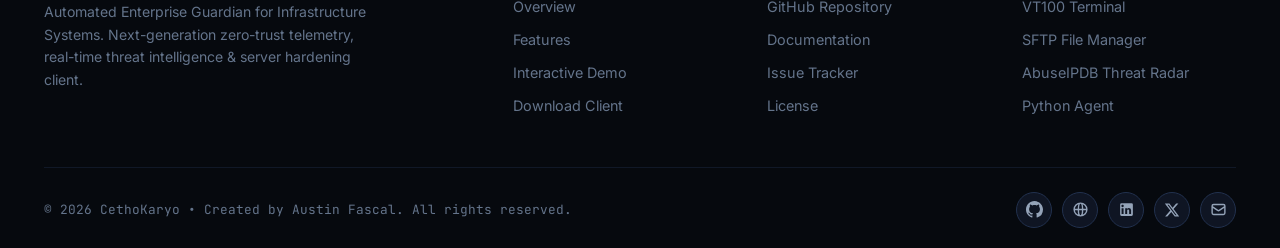
==== commit 65224a4a: "refactor(landing): unclutter page by removing simulator section, activate all 4 platforms, and remov" ====
--- a/docs/index.html
+++ b/docs/index.html
@@ -85,14 +85,12 @@
         </p>
 
         <div class="hero-cta-group">
-          <a href="#sandbox" class="btn btn-primary" id="heroDemoBtn">
+          <a href="./download/" class="btn btn-primary" id="heroDownloadBtn">
             <svg width="18" height="18" fill="none" stroke="currentColor" viewBox="0 0 24 24">
               <path stroke-linecap="round" stroke-linejoin="round" stroke-width="2"
-                d="M14.752 11.168l-3.197-2.132A1 1 0 0010 9.87v4.263a1 1 0 001.555.832l3.197-2.132a1 1 0 000-1.664z" />
-              <path stroke-linecap="round" stroke-linejoin="round" stroke-width="2"
-                d="M21 12a9 9 0 11-18 0 9 9 0 0118 0z" />
+                d="M4 16v1a3 3 0 003 3h10a3 3 0 003-3v-1m-4-4l-4 4m0 0l-4-4m4 4V4"/>
             </svg>
-            Explore Interactive Sandbox
+            Download Aegis
           </a>
           <a href="https://github.com/AustinFascal/aegis" target="_blank" rel="noopener noreferrer"
             class="btn btn-secondary" id="heroGithubBtn">
@@ -207,351 +205,7 @@
       </div>
     </section>
 
-    <!-- ==========================================================================
-         Interactive Command Center & Sandbox Section
-         ========================================================================== -->
-    <section class="interactive-section" id="sandbox">
-      <div class="container">
-        <div class="section-head">
-          <span class="section-badge">Live Interactive Simulator</span>
-          <h2 class="section-title">Test-Drive the <span class="gradient-text-cyan">Aegis Experience</span></h2>
-          <p class="section-subtitle">
-            Experience Aegis's terminal emulation, remote SFTP editor, live anomaly threat forensics, and CIS benchmark
-            hardening directly in your browser.
-          </p>
-        </div>
-
-        <!-- Sandbox Tabs -->
-        <div class="sandbox-tabs">
-          <button class="tab-btn active" data-tab="tab-terminal" id="tabTerminalBtn">
-            <svg width="18" height="18" fill="none" stroke="currentColor" viewBox="0 0 24 24">
-              <path stroke-linecap="round" stroke-linejoin="round" stroke-width="2"
-                d="M8 9l3 3-3 3m5 0h3M5 20h14a2 2 0 002-2V6a2 2 0 00-2-2H5a2 2 0 00-2 2v12a2 2 0 002 2z" />
-            </svg>
-            VT100 SSH Terminal
-          </button>
-          <button class="tab-btn" data-tab="tab-sftp" id="tabSftpBtn">
-            <svg width="18" height="18" fill="none" stroke="currentColor" viewBox="0 0 24 24">
-              <path stroke-linecap="round" stroke-linejoin="round" stroke-width="2"
-                d="M3 7v10a2 2 0 002 2h14a2 2 0 002-2V9a2 2 0 00-2-2h-6l-2-2H5a2 2 0 00-2 2z" />
-            </svg>
-            SFTP Remote Editor
-          </button>
-          <button class="tab-btn" data-tab="tab-forensics" id="tabForensicsBtn">
-            <svg width="18" height="18" fill="none" stroke="currentColor" viewBox="0 0 24 24">
-              <path stroke-linecap="round" stroke-linejoin="round" stroke-width="2"
-                d="M9 12l2 2 4-4m5.618-4.016A11.955 11.955 0 0112 2.944a11.955 11.955 0 01-8.618 3.04A12.02 12.02 0 003 9c0 5.591 3.824 10.29 9 11.622 5.176-1.332 9-6.03 9-11.622 0-1.042-.133-2.052-.382-3.016z" />
-            </svg>
-            Threat Radar & AbuseIPDB
-          </button>
-          <button class="tab-btn" data-tab="tab-cis" id="tabCisBtn">
-            <svg width="18" height="18" fill="none" stroke="currentColor" viewBox="0 0 24 24">
-              <path stroke-linecap="round" stroke-linejoin="round" stroke-width="2"
-                d="M9 12l2 2 4-4M7.835 4.697a3.42 3.42 0 001.946-.806 3.42 3.42 0 014.438 0 3.42 3.42 0 001.946.806 3.42 3.42 0 013.138 3.138 3.42 3.42 0 00.806 1.946 3.42 3.42 0 010 4.438 3.42 3.42 0 00-.806 1.946 3.42 3.42 0 01-3.138 3.138 3.42 3.42 0 00-1.946.806 3.42 3.42 0 01-4.438 0 3.42 3.42 0 00-1.946-.806 3.42 3.42 0 01-3.138-3.138 3.42 3.42 0 00-.806-1.946 3.42 3.42 0 010-4.438 3.42 3.42 0 00.806-1.946 3.42 3.42 0 013.138-3.138z" />
-            </svg>
-            CIS Benchmark Scanner
-          </button>
-        </div>
-
-        <!-- Sandbox Display Container -->
-        <div class="sandbox-display">
-
-          <!-- 1. Terminal Panel -->
-          <div class="sandbox-tab-content active" id="tab-terminal">
-            <div class="terminal-window">
-              <div class="terminal-header">
-                <div class="showcase-title-tag">
-                  <span>TERMINAL // <strong>srv-prod-01</strong> (xterm-256color)</span>
-                </div>
-                <div class="terminal-theme-picker" title="Switch Terminal Color Palette">
-                  <span class="text-dim" style="font-size: 0.75rem; margin-right: 4px;">Theme:</span>
-                  <div class="theme-pill theme-oled" data-theme="oled" title="Cyber OLED"></div>
-                  <div class="theme-pill theme-matrix" data-theme="matrix" title="Matrix Green"></div>
-                  <div class="theme-pill theme-monokai" data-theme="monokai" title="Monokai Pro"></div>
-                  <div class="theme-pill theme-nord" data-theme="nord" title="Nord Glacier"></div>
-                </div>
-              </div>
-
-              <div class="terminal-quickbar">
-                <span class="text-dim" style="font-size: 0.75rem; font-family: var(--font-mono);">SecOps
-                  Quickbar:</span>
-                <button class="quick-cmd-btn" data-cmd="htop">htop</button>
-                <button class="quick-cmd-btn" data-cmd="aegis status">aegis status</button>
-                <button class="quick-cmd-btn" data-cmd="fail2ban">fail2ban</button>
-                <button class="quick-cmd-btn" data-cmd="cis-audit">cis-audit</button>
-                <button class="quick-cmd-btn" data-cmd="auth-log">auth-log</button>
-                <button class="quick-cmd-btn" data-cmd="df -h">df -h</button>
-                <button class="quick-cmd-btn" data-cmd="docker ps">docker ps</button>
-                <button class="quick-cmd-btn" data-cmd="clear">clear</button>
-              </div>
-
-              <div class="terminal-body" id="terminalBody">
-                <div class="term-line"><span class="term-prompt">Welcome to Aegis VT100 Interactive SSH Client
-                    v1.0</span></div>
-                <div class="term-line"><span class="term-dim">Session encrypted with ChaCha20-Poly1305 / ED25519 Key
-                    Vault</span></div>
-                <div class="term-line"><span class="term-success">Type 'help' or click any SecOps Quickbar command
-                    above.</span></div>
-                <div class="term-line"> </div>
-                <div class="term-line"><span class="term-prompt">austin@srv-prod-01:~$</span> <span
-                    class="term-cmd">aegis status</span></div>
-                <div class="term-line"><span class="term-success">● aegis-agent.service - Aegis Zero-Trust Telemetry
-                    Daemon</span></div>
-                <div class="term-line"> Active: <span class="term-success">active (running)</span>; Zero-Trust Enclave
-                  status: HEALTHY (0 egress leaks)</div>
-                <div class="term-line"><span class="term-cyan">[AEGIS-CORE] Direct DartSSH2 tunnel validated over port
-                    22.</span></div>
-              </div>
-
-              <div class="terminal-input-bar">
-                <span class="term-prompt">austin@srv-prod-01:~$</span>
-                <input type="text" class="term-cli-input" id="terminalInput"
-                  placeholder="Type a command (e.g. htop, fail2ban, cis-audit, clear) and press Enter..."
-                  autocomplete="off">
-              </div>
-            </div>
-          </div>
-
-          <!-- 2. SFTP Remote Explorer Panel -->
-          <div class="sandbox-tab-content" id="tab-sftp">
-            <div class="sftp-layout">
-              <div class="sftp-sidebar">
-                <div class="sftp-path-bar">
-                  <span>📂</span>
-                  <span>/etc/nginx</span>
-                </div>
-                <div class="sftp-file-list">
-                  <div class="sftp-file-item active" data-filename="nginx.conf">
-                    <div class="sftp-file-info">
-                      <span>📄</span>
-                      <span>nginx.conf</span>
-                    </div>
-                    <span class="sftp-file-meta">0644 • 1.4 KB</span>
-                  </div>
-                  <div class="sftp-file-item" data-filename="aegis_agent.py">
-                    <div class="sftp-file-info">
-                      <span>🐍</span>
-                      <span>aegis_agent.py</span>
-                    </div>
-                    <span class="sftp-file-meta">0755 • 6.2 KB</span>
-                  </div>
-                  <div class="sftp-file-item" data-filename="mysqld.cnf">
-                    <div class="sftp-file-info">
-                      <span>🐬</span>
-                      <span>mysqld.cnf</span>
-                    </div>
-                    <span class="sftp-file-meta">0640 • 890 B</span>
-                  </div>
-                  <div class="sftp-file-item" data-filename="remediate_cis.sh">
-                    <div class="sftp-file-info">
-                      <span>⚙️</span>
-                      <span>remediate_cis.sh</span>
-                    </div>
-                    <span class="sftp-file-meta">0700 • 2.1 KB</span>
-                  </div>
-                </div>
-              </div>
-
-              <div class="sftp-editor-pane">
-                <div class="editor-header">
-                  <div>
-                    <span class="text-cyan" id="editorFilename">nginx.conf</span>
-                    <span class="text-dim" style="font-size: 0.72rem; margin-left: 8px;"
-                      id="editorFilepath">/etc/nginx/nginx.conf</span>
-                  </div>
-                  <button class="btn btn-primary btn-sm" id="saveEditorBtn">Save Remote</button>
-                </div>
-                <pre class="editor-code-area" id="editorCodeArea"># Aegis Hardened Nginx Reverse Proxy Configuration
-user nginx;
-worker_processes auto;
-pid /run/nginx.pid;
-
-events {
-    worker_connections 2048;
-    use epoll;
-    multi_accept on;
-}
-
-http {
-    # Zero-Trust TLS 1.3 Profile
-    ssl_protocols TLSv1.3;
-    ssl_prefer_server_ciphers off;
-    ssl_ciphers 'TLS_AES_256_GCM_SHA384:TLS_CHACHA20_POLY1305_SHA256';
-
-    # Rate Limiting against DoS
-    limit_req_zone $binary_remote_addr zone=api_limit:10m rate=10r/s;
-    limit_conn_zone $binary_remote_addr zone=conn_limit:10m;
-
-    # Security Headers
-    add_header X-Frame-Options "DENY" always;
-    add_header X-Content-Type-Options "nosniff" always;
-    add_header Strict-Transport-Security "max-age=63072000; includeSubDomains; preload" always;
-
-    server {
-        listen 443 ssl http2;
-        server_name telemetry.aegis.internal;
-    }
-}</pre>
-              </div>
-            </div>
-          </div>
-
-          <!-- 3. Threat Forensics & AbuseIPDB Panel -->
-          <div class="sandbox-tab-content" id="tab-forensics">
-            <div class="forensics-layout">
-              <div class="forensics-log-stream">
-                <div class="audit-card threat-high">
-                  <div class="audit-header">
-                    <span class="text-crimson font-bold">⚠️ CRITICAL: SSH BRUTE-FORCE ASSAULT</span>
-                    <span class="audit-score-badge badge-crimson">AbuseIPDB Score: 100% (TOR EXIT NODE)</span>
-                  </div>
-                  <div class="text-muted">Origin: <strong>185.220.101.4</strong> (Frankfurt, DE) | 14 Failed SSH
-                    attempts in 6s</div>
-                  <div class="text-dim" style="font-size: 0.72rem;">Action: Banned in fail2ban [sshd] • FCM Dispatch
-                    triggered to Aegis Client</div>
-                </div>
-
-                <div class="audit-card threat-high">
-                  <div class="audit-header">
-                    <span class="text-crimson font-bold">⚠️ UNAUTHORIZED ROOT ACCESS ATTEMPT</span>
-                    <span class="audit-score-badge badge-crimson">AbuseIPDB Score: 94% (BOTNET C2)</span>
-                  </div>
-                  <div class="text-muted">Origin: <strong>45.154.255.89</strong> (Moscow, RU) | Target: root / sshd port
-                    22</div>
-                  <div class="text-dim" style="font-size: 0.72rem;">Action: Blocked by Zero-Trust policy • Null routed
-                    via iptables</div>
-                </div>
-
-                <div class="audit-card threat-medium">
-                  <div class="audit-header">
-                    <span class="text-amber font-bold">⚠️ REVERSE PROXY SCAN DETECTED</span>
-                    <span class="audit-score-badge badge-amber">AbuseIPDB Score: 48% (SUSPICIOUS)</span>
-                  </div>
-                  <div class="text-muted">Origin: <strong>194.26.29.112</strong> | URI: /.env, /wp-admin, /phpmyadmin
-                    probe</div>
-                  <div class="text-dim" style="font-size: 0.72rem;">Action: Nginx rate limiter dropped 28 requests</div>
-                </div>
-
-                <div class="audit-card threat-low">
-                  <div class="audit-header">
-                    <span class="text-emerald font-bold">✓ AUTHORIZED CLIENT HANDSHAKE</span>
-                    <span class="audit-score-badge badge-emerald">SAFE // PRIVATE SUBNET</span>
-                  </div>
-                  <div class="text-muted">Origin: <strong>10.8.0.2</strong> (Aegis Mobile Client via WireGuard Tunnel)
-                  </div>
-                  <div class="text-dim" style="font-size: 0.72rem;">Biometric SHA256 Token Validated • Telemetry Stream
-                    OK</div>
-                </div>
-              </div>
-
-              <div class="forensics-side-radar">
-                <div class="radar-circle">
-                  <div class="radar-sweep"></div>
-                  <div class="radar-blip" style="top: 30%; left: 65%;"></div>
-                  <div class="radar-blip" style="top: 70%; left: 25%;"></div>
-                </div>
-                <div>
-                  <div class="font-bold text-cyan" style="font-family: var(--font-heading);">Real-Time Threat Radar
-                  </div>
-                  <div class="text-dim" style="font-size: 0.78rem;">Live AbuseIPDB Heuristics Active</div>
-                </div>
-                <div class="brand-badge"
-                  style="background: rgba(255, 23, 68, 0.1); border-color: rgba(255, 23, 68, 0.4); color: var(--crimson);">
-                  <span class="pulse-dot"
-                    style="background: var(--crimson); box-shadow: 0 0 8px var(--crimson);"></span>
-                  AUTOMATED DEFENSE ON
-                </div>
-              </div>
-            </div>
-          </div>
-
-          <!-- 4. CIS Benchmark Scanner Panel -->
-          <div class="sandbox-tab-content" id="tab-cis">
-            <div class="cis-scanner-layout">
-              <div class="cis-controls-banner">
-                <div class="cis-score-display">
-                  <div class="cis-grade-circle" id="cisGradeCircle">A+</div>
-                  <div>
-                    <h3 class="text-emerald" id="cisScorePercent">96% Compliance Score</h3>
-                    <p class="text-muted" style="font-size: 0.85rem;">CIS Linux Benchmark & NIST SP 800-123 Standards
-                    </p>
-                  </div>
-                </div>
-                <button class="btn btn-primary" id="runCisAuditBtn">
-                  <svg width="18" height="18" fill="none" stroke="currentColor" viewBox="0 0 24 24">
-                    <path stroke-linecap="round" stroke-linejoin="round" stroke-width="2"
-                      d="M4 4v5h.582m15.356 2A8.001 8.001 0 004.582 9m0 0H9m11 11v-5h-.581m0 0a8.003 8.003 0 01-15.357-2m15.357 2H15" />
-                  </svg>
-                  Re-Run CIS Audit
-                </button>
-              </div>
-
-              <div class="cis-checks-grid">
-                <div class="cis-rule-card">
-                  <div>
-                    <strong style="color: #FFF;">OpenSSH: Disable Root Login</strong>
-                    <div class="text-dim" style="font-size: 0.72rem;">PermitRootLogin no</div>
-                  </div>
-                  <span class="audit-score-badge badge-emerald">PASS</span>
-                </div>
-
-                <div class="cis-rule-card">
-                  <div>
-                    <strong style="color: #FFF;">OpenSSH: Enforce Key Authentication</strong>
-                    <div class="text-dim" style="font-size: 0.72rem;">PasswordAuthentication no</div>
-                  </div>
-                  <span class="audit-score-badge badge-emerald">PASS</span>
-                </div>
-
-                <div class="cis-rule-card">
-                  <div>
-                    <strong style="color: #FFF;">Kernel: ASLR Memory Randomization</strong>
-                    <div class="text-dim" style="font-size: 0.72rem;">kernel.randomize_va_space = 2</div>
-                  </div>
-                  <span class="audit-score-badge badge-emerald">PASS</span>
-                </div>
-
-                <div class="cis-rule-card">
-                  <div>
-                    <strong style="color: #FFF;">Kernel: TCP SYN Flood Protection</strong>
-                    <div class="text-dim" style="font-size: 0.72rem;">net.ipv4.tcp_syncookies = 1</div>
-                  </div>
-                  <span class="audit-score-badge badge-emerald">PASS</span>
-                </div>
-
-                <div class="cis-rule-card">
-                  <div>
-                    <strong style="color: #FFF;">Database: MySQL Loopback Binding</strong>
-                    <div class="text-dim" style="font-size: 0.72rem;">bind-address = 127.0.0.1</div>
-                  </div>
-                  <span class="audit-score-badge badge-emerald">PASS</span>
-                </div>
-
-                <div class="cis-rule-card" data-fail="true">
-                  <div>
-                    <strong style="color: #FFF;">Filesystem: /etc/shadow Permissions</strong>
-                    <div class="text-dim" style="font-size: 0.72rem;">Enforce 0640 or 0000 mode</div>
-                  </div>
-                  <span class="audit-score-badge badge-amber">WARNING</span>
-                </div>
-              </div>
-
-              <div class="cis-remediation-banner">
-                <div class="cis-remediation-text">
-                  ⚡ <strong>1-Tap Automated Remediation Playbook:</strong> Generate unified bash script to patch all
-                  warnings.
-                </div>
-                <button class="btn btn-outline-cyan btn-sm cis-remediation-btn"
-                  data-copy="curl -sSL https://raw.githubusercontent.com/AustinFascal/aegis/main/scripts/aegis_remediate.sh | bash">
-                  Copy Remediation Command
-                </button>
-              </div>
-            </div>
-          </div>
-
-        </div>
-      </div>
-    </section>
+
 
     <!-- ==========================================================================
          Key Features Grid Section
@@ -853,7 +507,7 @@
             <div class="platform-icon">📱</div>
             <h3 class="font-bold text-main">Android Mobile</h3>
             <p class="text-dim" style="font-size: 0.85rem;">Android 8.0+ with Biometrics & FCM Push Alerts</p>
-            <a href="./download/" class="btn btn-primary btn-sm" style="font-size: 0.82rem; padding: 6px 16px;">Download APK (v1.0.0)</a>
+            <a href="./download/" class="btn btn-primary btn-sm" style="font-size: 0.82rem; padding: 6px 16px;">Download APK</a>
           </div>
 
           <div class="platform-card" style="border-color: rgba(30, 107, 255, 0.4); background: rgba(30, 107, 255, 0.04);">
@@ -863,33 +517,28 @@
             <a href="./download/" class="btn btn-primary btn-sm" style="font-size: 0.82rem; padding: 6px 16px;">Download (.tar.gz)</a>
           </div>
 
-          <div class="platform-card">
+          <div class="platform-card" style="border-color: rgba(30, 107, 255, 0.4); background: rgba(30, 107, 255, 0.04);">
             <div class="platform-icon">🪟</div>
             <h3 class="font-bold text-main">Windows Desktop</h3>
             <p class="text-dim" style="font-size: 0.85rem;">Windows 10 / 11 64-bit with Credential Vault integration</p>
-            <span class="badge-coming-soon">Coming Soon</span>
-          </div>
-
-          <div class="platform-card">
+            <a href="./download/" class="btn btn-primary btn-sm" style="font-size: 0.82rem; padding: 6px 16px;">Download (.zip)</a>
+          </div>
+
+          <div class="platform-card" style="border-color: rgba(30, 107, 255, 0.4); background: rgba(30, 107, 255, 0.04);">
             <div class="platform-icon">🍏</div>
-            <h3 class="font-bold text-main">macOS</h3>
+            <h3 class="font-bold text-main">macOS Universal</h3>
             <p class="text-dim" style="font-size: 0.85rem;">Apple Silicon & Intel with Touch ID Keychain</p>
-            <span class="badge-coming-soon">Coming Soon</span>
-          </div>
-        </div>
-
-        <div class="platform-download-cta">
-          <a href="./download/" class="btn btn-primary">
-            <svg width="18" height="18" fill="none" stroke="currentColor" viewBox="0 0 24 24">
+            <a href="./download/" class="btn btn-primary btn-sm" style="font-size: 0.82rem; padding: 6px 16px;">Download (.zip)</a>
+          </div>
+        </div>
+
+        <div class="platform-download-cta" style="margin-top: 36px; text-align: center;">
+          <a href="./download/" class="btn btn-primary" style="display: inline-flex; align-items: center; gap: 10px; padding: 14px 32px; font-size: 1rem;">
+            <svg width="20" height="20" fill="none" stroke="currentColor" viewBox="0 0 24 24">
               <path stroke-linecap="round" stroke-linejoin="round" stroke-width="2" d="M4 16v1a3 3 0 003 3h10a3 3 0 003-3v-1m-4-4l-4 4m0 0l-4-4m4 4V4"/>
             </svg>
-            Download for Linux (.tar.gz)
-          </a>
-          <a href="./download/" class="btn btn-secondary">
-            <svg width="18" height="18" fill="none" stroke="currentColor" viewBox="0 0 24 24">
-              <path stroke-linecap="round" stroke-linejoin="round" stroke-width="2" d="M4 16v1a3 3 0 003 3h10a3 3 0 003-3v-1m-4-4l-4 4m0 0l-4-4m4 4V4"/>
-            </svg>
-            Download Android APK (v1.0.0)
+            <span>Visit Downloads Center (All Platforms, SHA256 Hashes & Notes)</span>
+            <span>→</span>
           </a>
         </div>
       </div>
@@ -989,9 +638,6 @@
               </svg>
               Star on GitHub
             </a>
-            <a href="./download/" class="btn btn-secondary">
-              Download Linux / Android Clients
-            </a>
           </div>
         </div>
       </div>
--- a/docs/styles.css
+++ b/docs/styles.css
@@ -2691,6 +2691,24 @@
   border: 1px solid rgba(255, 179, 0, 0.3);
 }
 
+.cl-tag-docs {
+  background: rgba(160, 174, 192, 0.15);
+  color: #CBD5E0;
+  border: 1px solid rgba(160, 174, 192, 0.3);
+}
+
+.cl-tag-perf {
+  background: rgba(186, 104, 200, 0.15);
+  color: #CE93D8;
+  border: 1px solid rgba(186, 104, 200, 0.3);
+}
+
+.cl-tag-ci {
+  background: rgba(66, 153, 225, 0.15);
+  color: #90CDF4;
+  border: 1px solid rgba(66, 153, 225, 0.3);
+}
+
 @media (max-width: 992px) {
   .spotlight-card {
     grid-template-columns: 1fr;
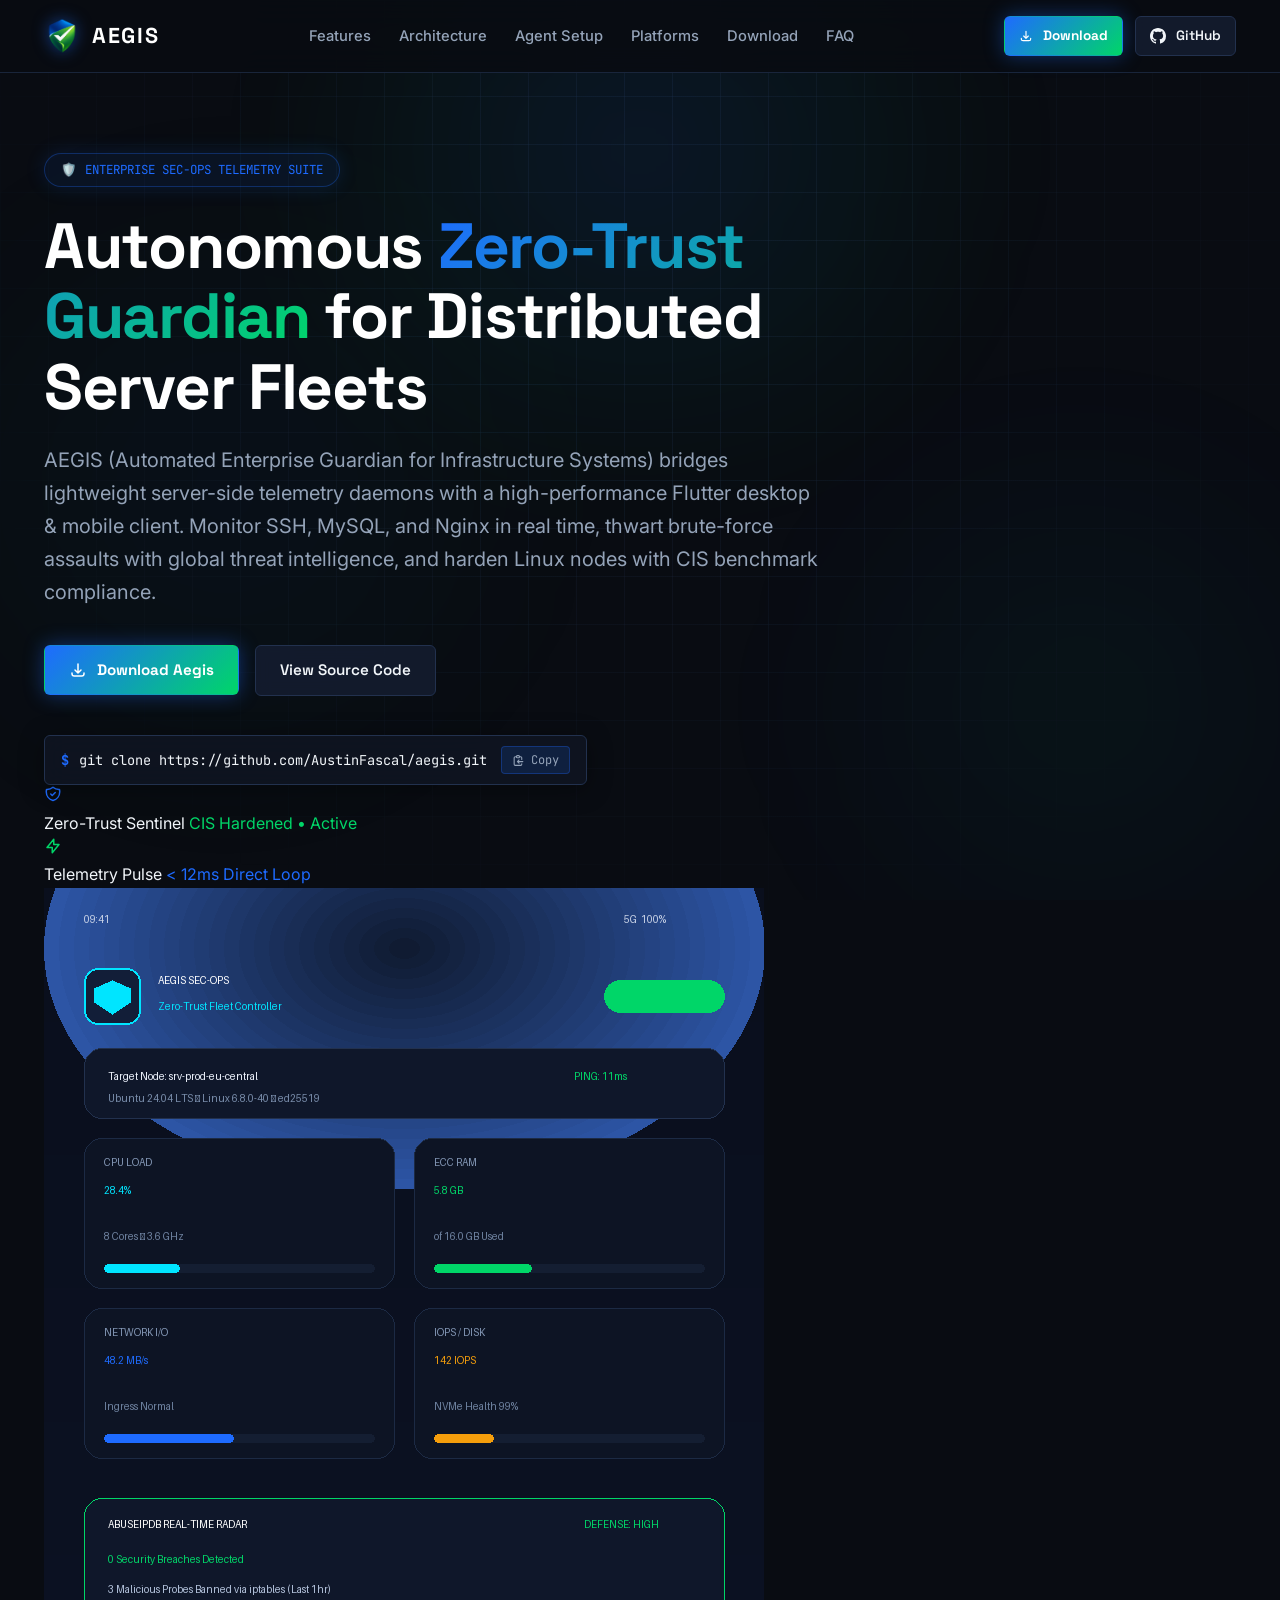
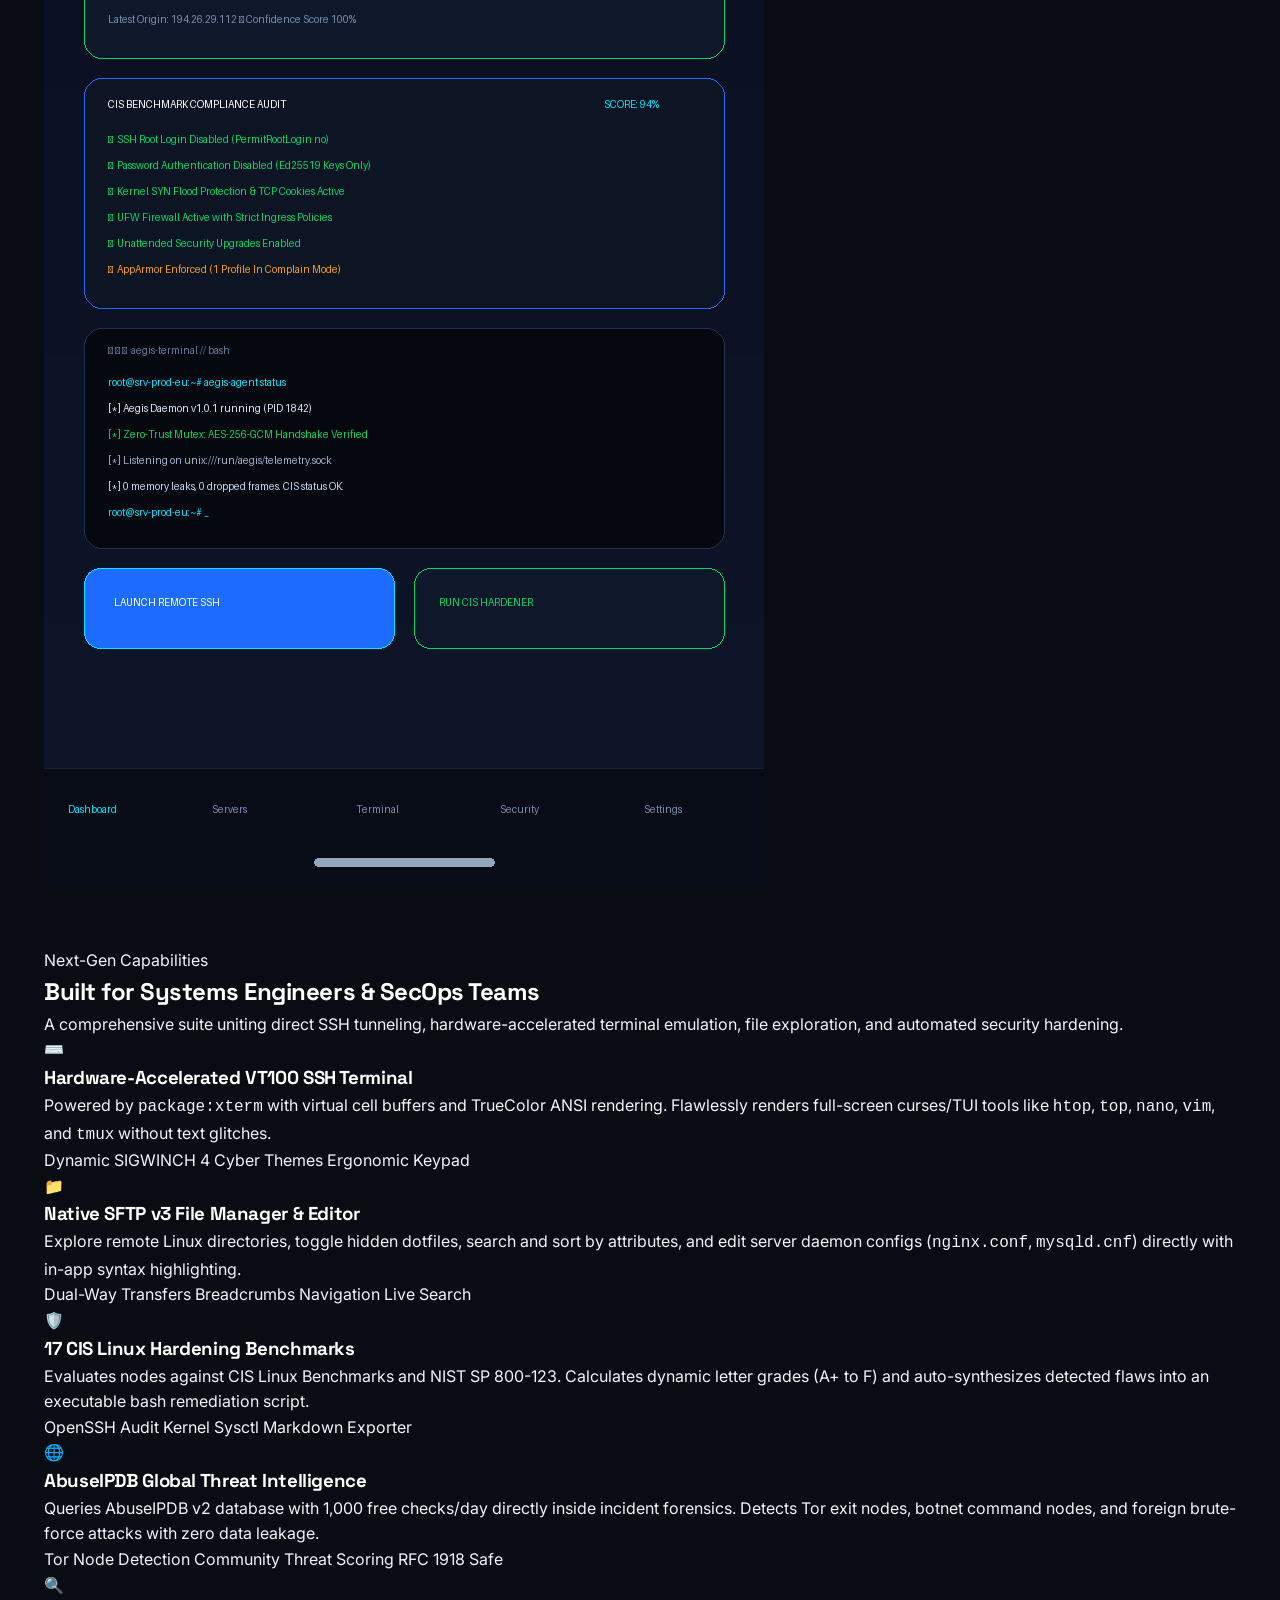
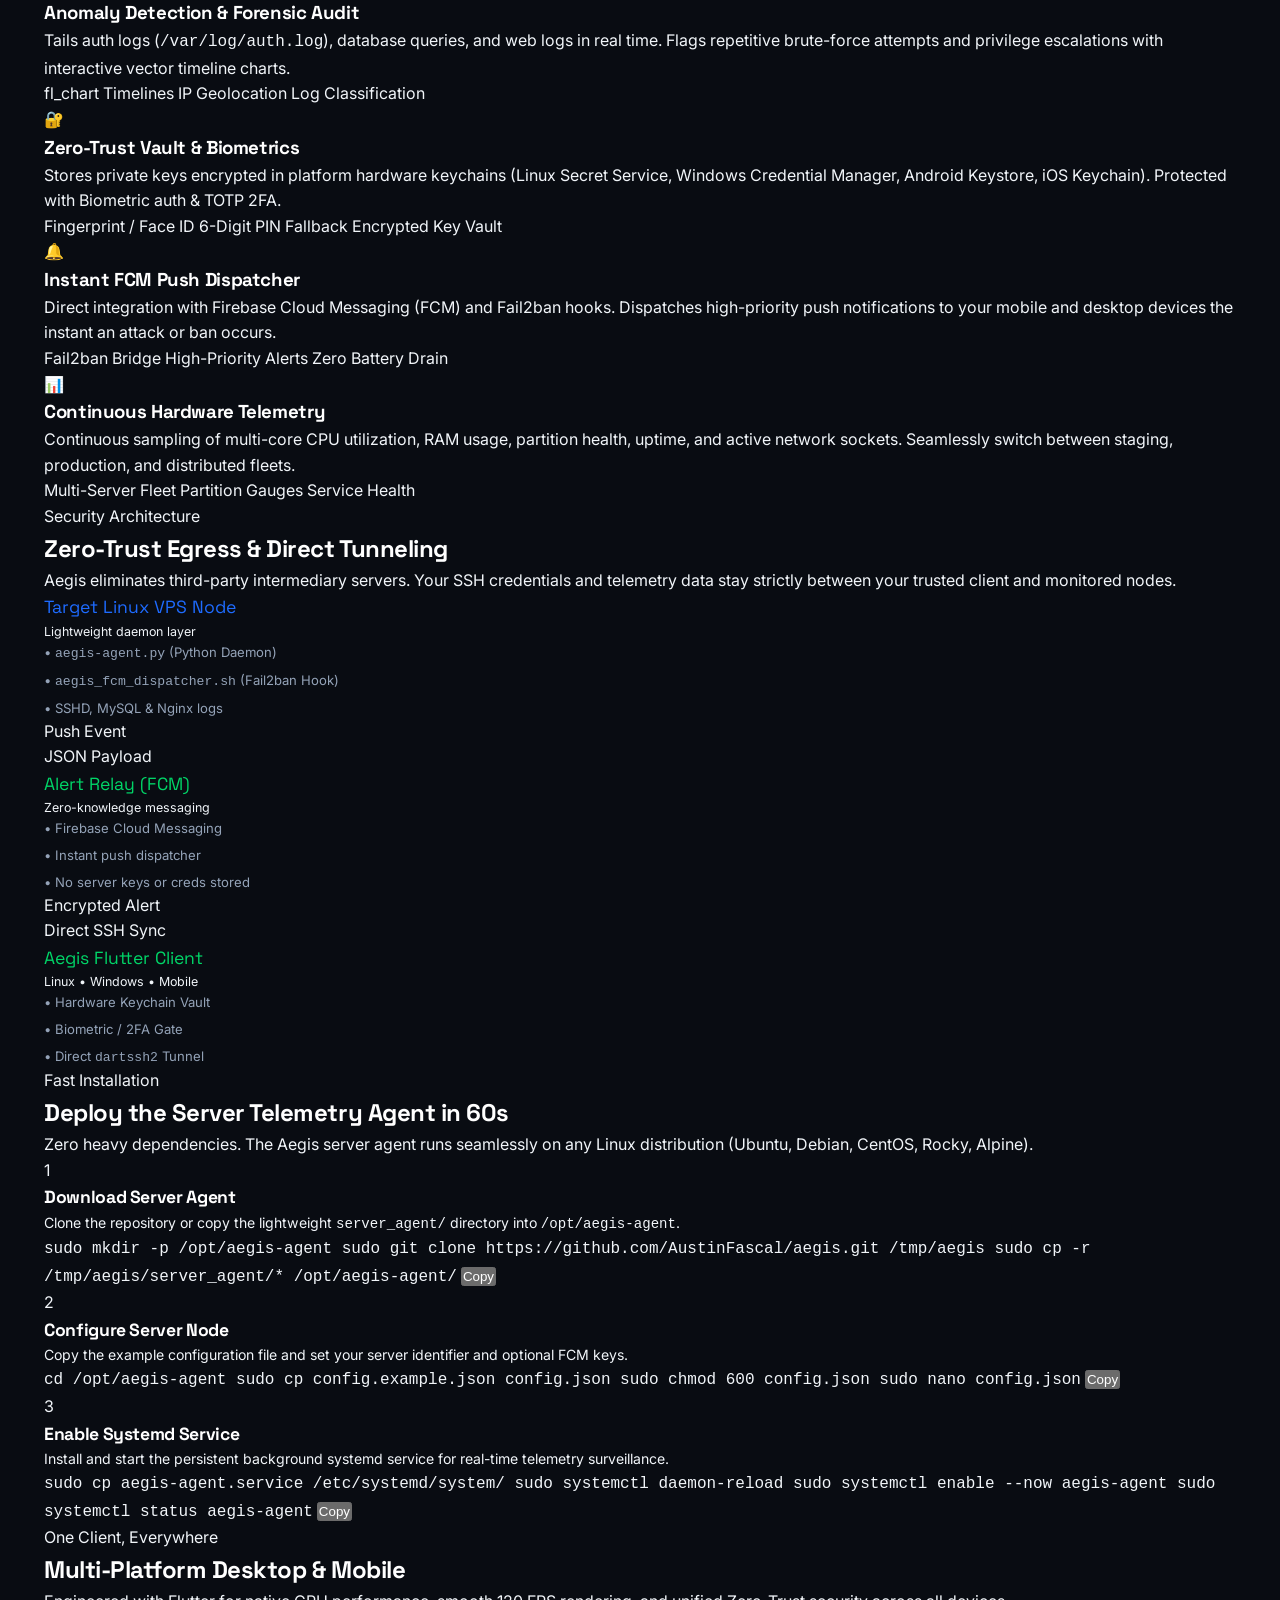
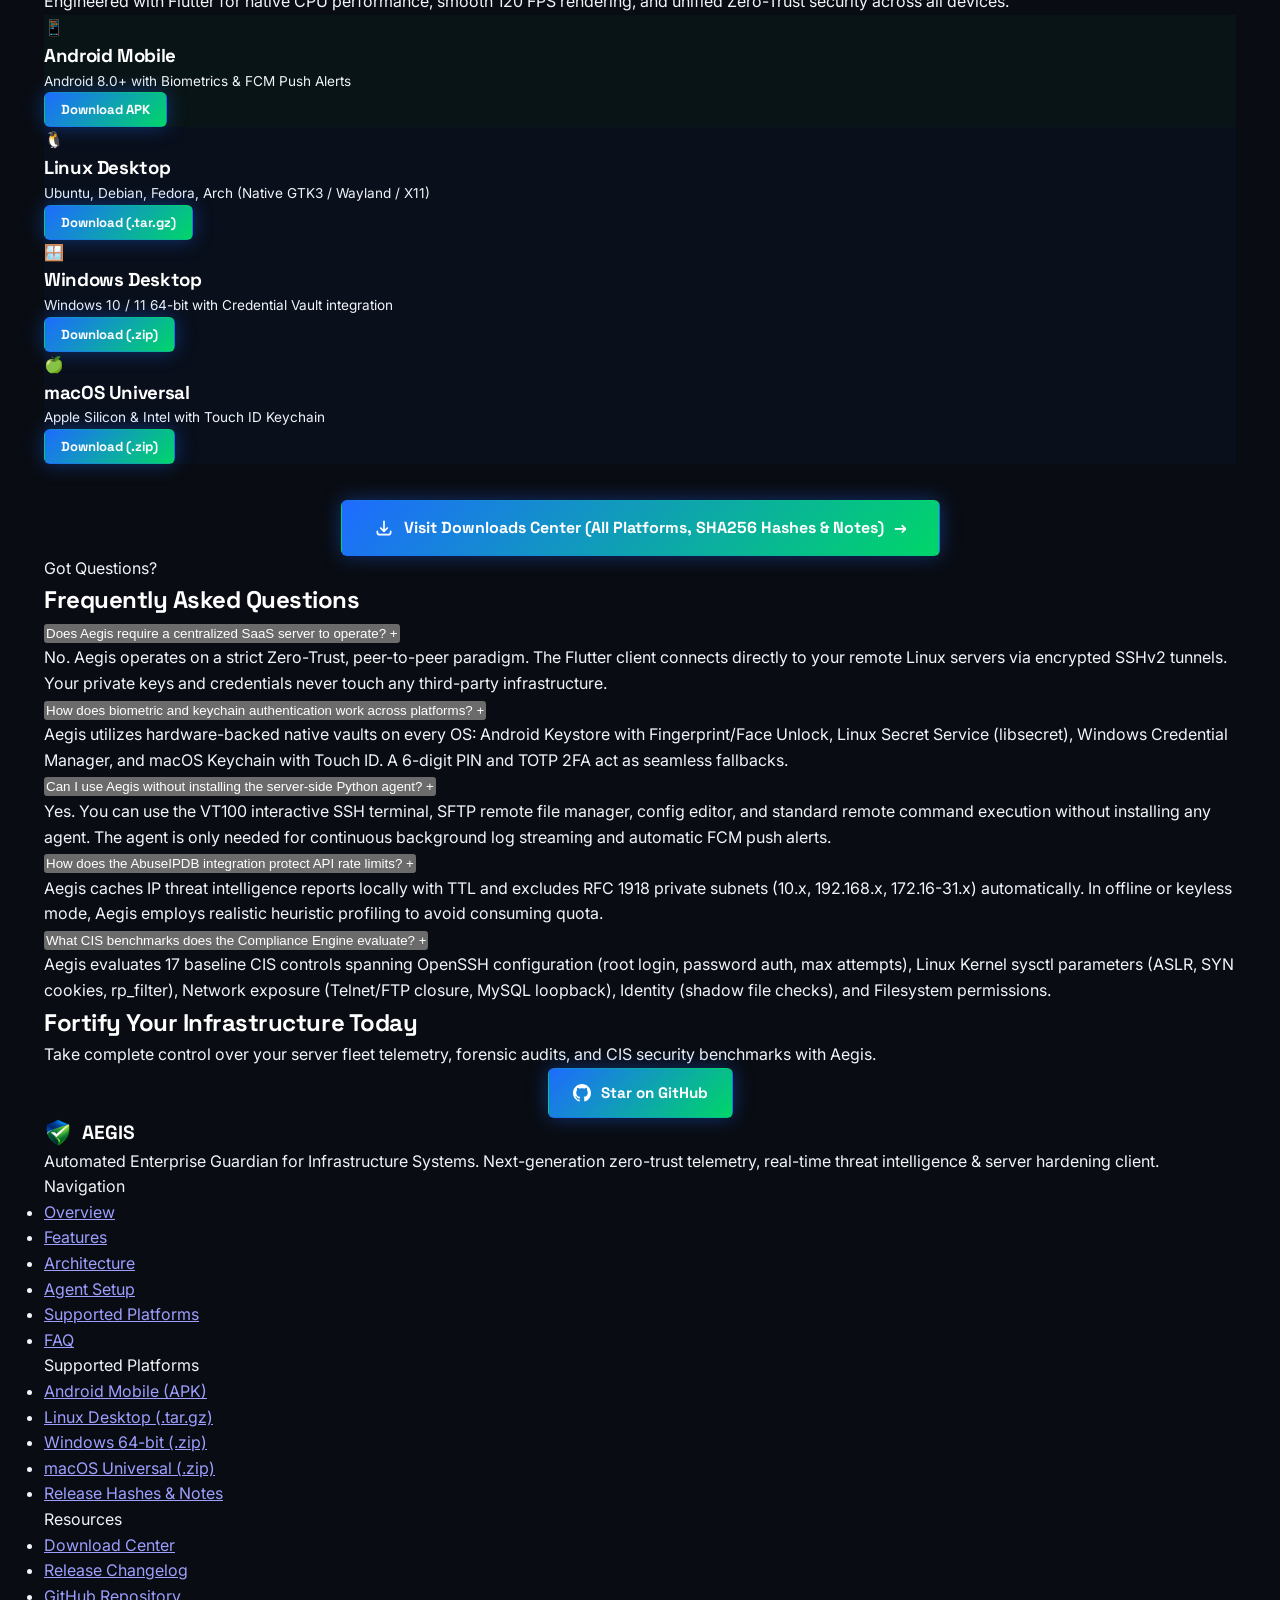
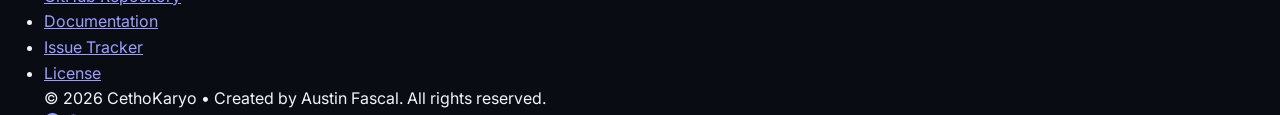
==== commit 165c0011: "feat(docs): update navbar/footer menus and add mobile screenshot showcase to hero" ====
--- a/docs/index.html
+++ b/docs/index.html
@@ -113,94 +113,134 @@
           </button>
         </div>
 
-        <!-- Telemetry Stats Counter Banner -->
-        <!-- <div class="stats-banner">
-          <div class="stat-item">
-            <div class="stat-value text-cyan">&lt; 12ms</div>
-            <div class="stat-label">Direct Telemetry Pulse</div>
-          </div>
-          <div class="stat-item">
-            <div class="stat-value text-emerald">17</div>
-            <div class="stat-label">CIS Hardening Rules</div>
-          </div>
-          <div class="stat-item">
-            <div class="stat-value text-emerald">1,000/d</div>
-            <div class="stat-label">AbuseIPDB Threat Scans</div>
-          </div>
-          <div class="stat-item">
-            <div class="stat-value text-amber">4 OS</div>
-            <div class="stat-label">Linux • Win • Android • macOS</div>
-          </div>
-          <div class="stat-item">
-            <div class="stat-value text-cyan">0%</div>
-            <div class="stat-label">Egress Leakage (Zero-Trust)</div>
-          </div>
-        </div> -->
-
-        <!-- High-Tech Mockup Showcase Frame -->
-        <!-- <div class="hero-showcase">
-          <div class="hero-showcase-inner">
-            <div class="showcase-header">
-              <div class="window-dots">
-                <span class="dot dot-red"></span>
-                <span class="dot dot-yellow"></span>
-                <span class="dot dot-green"></span>
-              </div>
-              <div class="showcase-title-tag">
-                <span>⚡ AEGIS TELEMETRY CONSOLE // NODE: SRV-PROD-01.INTERNAL</span>
-              </div>
-              <div class="text-cyan">SHA256:ENCRYPTED</div>
-            </div>
-
-            <div class="showcase-media-container">
-              <img src="./assets/images/aegis_hero_preview.jpg" alt="Aegis Real-Time Telemetry Dashboard Preview" class="showcase-img">
-              
-              <div class="hero-telemetry-overlay">
-                <div class="telemetry-floating-card">
-                  <div class="t-card-header">
-                    <span>CPU Telemetry</span>
-                    <span class="text-cyan">8 Cores</span>
-                  </div>
-                  <div class="t-card-val">
-                    <span id="dynCpuVal">28%</span>
-                    <span class="text-dim" style="font-size: 0.8rem;">Load: 0.45</span>
-                  </div>
-                  <div class="t-progress-bar">
-                    <div class="t-progress-fill" id="dynCpuFill" style="width: 28%; background: var(--cyan);"></div>
+        <!-- Mobile App Showcase Frame -->
+        <div class="hero-mobile-showcase">
+          <div class="mobile-showcase-glow" aria-hidden="true"></div>
+
+          <!-- Floating Telemetry Chips (Desktop visual accents) -->
+          <div class="mobile-floating-chip chip-left" aria-hidden="true">
+            <div class="chip-icon text-cyan">
+              <svg width="18" height="18" fill="none" stroke="currentColor" viewBox="0 0 24 24">
+                <path stroke-linecap="round" stroke-linejoin="round" stroke-width="2" d="M9 12l2 2 4-4m5.618-4.016A11.955 11.955 0 0112 2.944a11.955 11.955 0 01-8.618 3.04A12.02 12.02 0 003 9c0 5.591 3.824 10.29 9 11.622 5.176-1.332 9-6.03 9-11.622 0-1.042-.133-2.052-.382-3.016z"/>
+              </svg>
+            </div>
+            <div class="chip-content">
+              <span class="chip-label">Zero-Trust Sentinel</span>
+              <span class="chip-val text-emerald">CIS Hardened • Active</span>
+            </div>
+          </div>
+
+          <div class="mobile-floating-chip chip-right" aria-hidden="true">
+            <div class="chip-icon text-emerald">
+              <svg width="18" height="18" fill="none" stroke="currentColor" viewBox="0 0 24 24">
+                <path stroke-linecap="round" stroke-linejoin="round" stroke-width="2" d="M13 10V3L4 14h7v7l9-11h-7z"/>
+              </svg>
+            </div>
+            <div class="chip-content">
+              <span class="chip-label">Telemetry Pulse</span>
+              <span class="chip-val text-cyan">&lt; 12ms Direct Loop</span>
+            </div>
+          </div>
+
+          <!-- Mobile Device Chassis Frame -->
+          <div class="mobile-phone-chassis">
+            <!-- Dynamic Island / Top Speaker Notch -->
+            <div class="mobile-island">
+              <span class="island-camera"></span>
+            </div>
+
+            <!-- Screen Display Area -->
+            <div class="mobile-phone-screen">
+              <img src="./assets/images/app_screenshot_mobile.png" 
+                   alt="Aegis Mobile App Interface Preview" 
+                   class="mobile-screen-img"
+                   id="mobileAppScreenshotImg"
+                   onerror="this.style.display='none'; document.getElementById('mobileScreenshotFallback').style.display='flex';"
+                   onload="this.style.display='block'; document.getElementById('mobileScreenshotFallback').style.display='none';" />
+
+              <!-- High-Fidelity Interactive Preview Placeholder (Active when screenshot is yet to be provided) -->
+              <div class="mobile-screen-placeholder" id="mobileScreenshotFallback">
+                <div class="phone-status-bar">
+                  <span class="phone-time">09:41</span>
+                  <div class="phone-status-icons">
+                    <span>5G</span>
+                    <svg width="14" height="14" viewBox="0 0 24 24" fill="currentColor">
+                      <path d="M12 3c-4.97 0-9 4.03-9 9 0 2.12.74 4.07 1.97 5.61L4.35 18.25A10.97 10.97 0 011 12C1 5.92 5.92 1 12 1s11 4.92 11 11c0 2.33-.72 4.49-1.95 6.27l-.62-.62A9.957 9.957 0 0021 12c0-4.97-4.03-9-9-9z"/>
+                    </svg>
+                    <span>100%</span>
                   </div>
                 </div>
 
-                <div class="telemetry-floating-card">
-                  <div class="t-card-header">
-                    <span>ECC Memory</span>
-                    <span class="text-emerald">DDR5</span>
-                  </div>
-                  <div class="t-card-val">
-                    <span id="dynRamVal">6.1 GB</span>
-                    <span class="text-dim" style="font-size: 0.8rem;">of 16.0 GB</span>
-                  </div>
-                  <div class="t-progress-bar">
-                    <div class="t-progress-fill" id="dynRamFill" style="width: 38%; background: var(--emerald);"></div>
-                  </div>
+                <div class="phone-app-header">
+                  <div class="phone-brand-row">
+                    <img src="./assets/images/aegis_logo.png" alt="Aegis Logo" class="phone-app-logo">
+                    <div>
+                      <div class="phone-app-title">AEGIS MOBILE</div>
+                      <div class="phone-app-subtitle">Zero-Trust Telemetry Client</div>
+                    </div>
+                  </div>
+                  <span class="phone-status-badge">SECURE</span>
                 </div>
 
-                <div class="telemetry-floating-card">
-                  <div class="t-card-header">
-                    <span>Threat Sentinel</span>
-                    <span class="text-emerald">Active</span>
-                  </div>
-                  <div class="t-card-val text-emerald">
-                    <span>0 Breaches</span>
-                    <span class="text-dim" style="font-size: 0.8rem;">4 Banned</span>
-                  </div>
-                  <div class="t-progress-bar">
-                    <div class="t-progress-fill" style="width: 100%; background: var(--emerald);"></div>
-                  </div>
+                <!-- Telemetry Mini Card -->
+                <div class="phone-node-card">
+                  <div class="phone-card-top">
+                    <span class="node-name">srv-prod-sg-01</span>
+                    <span class="node-ping text-emerald">● 8ms</span>
+                  </div>
+                  <div class="phone-metric-grid">
+                    <div class="phone-metric-box">
+                      <span class="metric-key">CPU</span>
+                      <span class="metric-num text-cyan">24%</span>
+                      <div class="metric-meter"><div style="width: 24%; background: var(--cyan);"></div></div>
+                    </div>
+                    <div class="phone-metric-box">
+                      <span class="metric-key">RAM</span>
+                      <span class="metric-num text-emerald">4.2G</span>
+                      <div class="metric-meter"><div style="width: 42%; background: var(--emerald);"></div></div>
+                    </div>
+                    <div class="phone-metric-box">
+                      <span class="metric-key">THREATS</span>
+                      <span class="metric-num text-amber">0 BLOCKED</span>
+                      <div class="metric-meter"><div style="width: 100%; background: var(--emerald);"></div></div>
+                    </div>
+                  </div>
+                </div>
+
+                <!-- Hardening & Audit Mini Card -->
+                <div class="phone-security-card">
+                  <div class="security-card-header">
+                    <span>CIS BENCHMARK HARDENING</span>
+                    <span class="text-emerald">94/100</span>
+                  </div>
+                  <div class="security-rules-list">
+                    <div class="sec-item"><span class="text-emerald">✓</span> SSH Root Login Disabled</div>
+                    <div class="sec-item"><span class="text-emerald">✓</span> Password Auth Off (Ed25519)</div>
+                    <div class="sec-item"><span class="text-emerald">✓</span> UFW Firewall Active (22, 443)</div>
+                    <div class="sec-item"><span class="text-emerald">✓</span> AbuseIPDB Dynamic Banning</div>
+                  </div>
+                </div>
+
+                <!-- Quick Terminal Action -->
+                <div class="phone-quick-actions">
+                  <div class="phone-action-pill text-cyan">
+                    <svg width="12" height="12" fill="none" stroke="currentColor" viewBox="0 0 24 24"><path stroke-linecap="round" stroke-linejoin="round" stroke-width="2" d="M8 9l3 3-3 3m5 0h3M5 20h14a2 2 0 002-2V6a2 2 0 00-2-2H5a2 2 0 00-2 2v12a2 2 0 002 2z"/></svg>
+                    <span>Open Console</span>
+                  </div>
+                  <div class="phone-action-pill text-emerald">
+                    <svg width="12" height="12" fill="none" stroke="currentColor" viewBox="0 0 24 24"><path stroke-linecap="round" stroke-linejoin="round" stroke-width="2" d="M4 16v1a3 3 0 003 3h10a3 3 0 003-3v-1m-4-8l-4-4m0 0L8 8m4-4v12"/></svg>
+                    <span>SFTP Pull</span>
+                  </div>
+                </div>
+
+                <div class="phone-screenshot-hint">
+                  <span>📱 Replace with your app screenshot:</span>
+                  <code>assets/images/app_screenshot_mobile.png</code>
                 </div>
               </div>
             </div>
           </div>
-        </div> -->
+        </div>
 
       </div>
     </section>
--- a/docs/styles.css
+++ b/docs/styles.css
@@ -575,6 +575,384 @@
   text-transform: uppercase;
   letter-spacing: 0.05em;
   font-weight: 600;
+/* ==========================================================================
+   Hero Mobile App Mockup Showcase
+   ========================================================================== */
+.hero-mobile-showcase {
+  position: relative;
+  margin: 50px auto 10px;
+  max-width: 720px;
+  display: flex;
+  justify-content: center;
+  align-items: center;
+  padding: 20px 10px 40px;
+}
+
+.mobile-showcase-glow {
+  position: absolute;
+  top: 50%;
+  left: 50%;
+  transform: translate(-50%, -50%);
+  width: 440px;
+  height: 600px;
+  max-width: 90vw;
+  background: radial-gradient(circle, rgba(0, 229, 255, 0.16) 0%, rgba(30, 107, 255, 0.1) 45%, transparent 70%);
+  filter: blur(50px);
+  pointer-events: none;
+  z-index: 0;
+}
+
+/* Phone Device Chassis */
+.mobile-phone-chassis {
+  position: relative;
+  z-index: 2;
+  width: 100%;
+  max-width: 320px;
+  background: #0D121F;
+  border: 4px solid #1E293B;
+  border-radius: 46px;
+  padding: 10px;
+  box-shadow: 
+    0 0 0 1px rgba(255, 255, 255, 0.08),
+    0 25px 70px -15px rgba(0, 0, 0, 0.85),
+    0 0 50px rgba(0, 229, 255, 0.16);
+  transition: transform var(--transition-normal), box-shadow var(--transition-normal);
+}
+
+.mobile-phone-chassis:hover {
+  transform: translateY(-6px);
+  box-shadow: 
+    0 0 0 1px rgba(0, 229, 255, 0.3),
+    0 35px 85px -15px rgba(0, 0, 0, 0.95),
+    0 0 60px rgba(0, 229, 255, 0.28);
+}
+
+/* Dynamic Island / Speaker Notch */
+.mobile-island {
+  position: absolute;
+  top: 18px;
+  left: 50%;
+  transform: translateX(-50%);
+  width: 86px;
+  height: 20px;
+  background: #050811;
+  border-radius: 14px;
+  z-index: 10;
+  display: flex;
+  align-items: center;
+  justify-content: flex-end;
+  padding-right: 12px;
+  box-shadow: inset 0 0 3px rgba(255, 255, 255, 0.08);
+}
+
+.island-camera {
+  width: 8px;
+  height: 8px;
+  border-radius: 50%;
+  background: #111B2E;
+  border: 1px solid rgba(0, 229, 255, 0.25);
+  box-shadow: inset 0 0 2px rgba(0, 229, 255, 0.5);
+}
+
+/* Phone Screen */
+.mobile-phone-screen {
+  position: relative;
+  width: 100%;
+  aspect-ratio: 9 / 19.5;
+  border-radius: 36px;
+  overflow: hidden;
+  background: #070B14;
+  display: flex;
+  flex-direction: column;
+}
+
+.mobile-screen-img {
+  width: 100%;
+  height: 100%;
+  object-fit: cover;
+  display: block;
+  border-radius: 36px;
+}
+
+/* Fallback / Placeholder inside screen */
+.mobile-screen-placeholder {
+  width: 100%;
+  height: 100%;
+  display: none;
+  flex-direction: column;
+  padding: 14px 14px 16px;
+  background: linear-gradient(180deg, #090E1A 0%, #060911 100%);
+  color: var(--text-main);
+  box-sizing: border-box;
+  font-family: var(--font-sans);
+  overflow: hidden;
+}
+
+.phone-status-bar {
+  display: flex;
+  justify-content: space-between;
+  align-items: center;
+  font-size: 0.68rem;
+  font-weight: 600;
+  color: var(--text-muted);
+  padding: 4px 6px 12px;
+  margin-top: 16px;
+}
+
+.phone-status-icons {
+  display: flex;
+  align-items: center;
+  gap: 6px;
+  font-size: 0.65rem;
+}
+
+.phone-app-header {
+  display: flex;
+  justify-content: space-between;
+  align-items: center;
+  margin-bottom: 14px;
+  padding-bottom: 10px;
+  border-bottom: 1px solid rgba(255, 255, 255, 0.06);
+}
+
+.phone-brand-row {
+  display: flex;
+  align-items: center;
+  gap: 8px;
+}
+
+.phone-app-logo {
+  width: 22px;
+  height: 22px;
+}
+
+.phone-app-title {
+  font-family: var(--font-heading);
+  font-size: 0.82rem;
+  font-weight: 800;
+  letter-spacing: 0.04em;
+  color: #FFF;
+}
+
+.phone-app-subtitle {
+  font-size: 0.62rem;
+  color: var(--cyan);
+}
+
+.phone-status-badge {
+  font-family: var(--font-mono);
+  font-size: 0.58rem;
+  font-weight: 700;
+  color: var(--emerald);
+  background: rgba(0, 214, 104, 0.12);
+  border: 1px solid rgba(0, 214, 104, 0.3);
+  border-radius: 999px;
+  padding: 2px 7px;
+}
+
+.phone-node-card {
+  background: rgba(15, 23, 42, 0.7);
+  border: 1px solid rgba(30, 107, 255, 0.22);
+  border-radius: 12px;
+  padding: 10px;
+  margin-bottom: 10px;
+}
+
+.phone-card-top {
+  display: flex;
+  justify-content: space-between;
+  font-size: 0.72rem;
+  font-family: var(--font-mono);
+  margin-bottom: 8px;
+}
+
+.node-name {
+  color: #FFF;
+  font-weight: 600;
+}
+
+.phone-metric-grid {
+  display: grid;
+  grid-template-columns: repeat(3, 1fr);
+  gap: 6px;
+}
+
+.phone-metric-box {
+  background: rgba(11, 17, 30, 0.85);
+  border-radius: 8px;
+  padding: 6px;
+  display: flex;
+  flex-direction: column;
+  gap: 2px;
+}
+
+.metric-key {
+  font-size: 0.55rem;
+  color: var(--text-dim);
+  font-family: var(--font-mono);
+}
+
+.metric-num {
+  font-size: 0.78rem;
+  font-weight: 700;
+  font-family: var(--font-mono);
+}
+
+.metric-meter {
+  height: 3px;
+  background: rgba(255, 255, 255, 0.08);
+  border-radius: 2px;
+  overflow: hidden;
+  margin-top: 2px;
+}
+
+.metric-meter > div {
+  height: 100%;
+  border-radius: 2px;
+}
+
+.phone-security-card {
+  background: rgba(15, 23, 42, 0.7);
+  border: 1px solid rgba(0, 214, 104, 0.2);
+  border-radius: 12px;
+  padding: 10px;
+  margin-bottom: 10px;
+}
+
+.security-card-header {
+  display: flex;
+  justify-content: space-between;
+  font-size: 0.65rem;
+  font-family: var(--font-mono);
+  font-weight: 700;
+  color: var(--text-muted);
+  margin-bottom: 8px;
+}
+
+.security-rules-list {
+  display: flex;
+  flex-direction: column;
+  gap: 4px;
+}
+
+.sec-item {
+  font-size: 0.63rem;
+  color: var(--text-muted);
+  display: flex;
+  align-items: center;
+  gap: 5px;
+}
+
+.phone-quick-actions {
+  display: flex;
+  gap: 6px;
+  margin-bottom: auto;
+}
+
+.phone-action-pill {
+  flex: 1;
+  display: flex;
+  align-items: center;
+  justify-content: center;
+  gap: 5px;
+  padding: 6px;
+  background: rgba(30, 107, 255, 0.1);
+  border: 1px solid rgba(30, 107, 255, 0.25);
+  border-radius: 8px;
+  font-size: 0.65rem;
+  font-weight: 600;
+}
+
+.phone-screenshot-hint {
+  margin-top: 8px;
+  background: rgba(0, 229, 255, 0.06);
+  border: 1px dashed rgba(0, 229, 255, 0.3);
+  border-radius: 8px;
+  padding: 6px 8px;
+  font-size: 0.6rem;
+  text-align: center;
+  display: flex;
+  flex-direction: column;
+  gap: 3px;
+  color: var(--text-muted);
+}
+
+.phone-screenshot-hint code {
+  color: var(--cyan);
+  font-family: var(--font-mono);
+  font-size: 0.58rem;
+  word-break: break-all;
+}
+
+/* Floating Accent Badges (Desktop) */
+.mobile-floating-chip {
+  position: absolute;
+  z-index: 3;
+  display: flex;
+  align-items: center;
+  gap: 12px;
+  padding: 12px 16px;
+  background: rgba(13, 20, 36, 0.92);
+  border: 1px solid rgba(30, 107, 255, 0.35);
+  border-radius: var(--radius-md);
+  box-shadow: 0 12px 35px rgba(0, 0, 0, 0.6);
+  backdrop-filter: blur(14px);
+  -webkit-backdrop-filter: blur(14px);
+  pointer-events: none;
+  animation: floatSlow 6s ease-in-out infinite alternate;
+}
+
+.chip-left {
+  left: 2%;
+  top: 30%;
+}
+
+.chip-right {
+  right: 2%;
+  top: 50%;
+  animation-delay: -3s;
+}
+
+.chip-icon {
+  width: 36px;
+  height: 36px;
+  border-radius: 10px;
+  background: rgba(30, 107, 255, 0.12);
+  display: flex;
+  align-items: center;
+  justify-content: center;
+  flex-shrink: 0;
+}
+
+.chip-content {
+  display: flex;
+  flex-direction: column;
+  gap: 2px;
+}
+
+.chip-label {
+  font-size: 0.72rem;
+  color: var(--text-dim);
+  text-transform: uppercase;
+  font-family: var(--font-mono);
+  letter-spacing: 0.05em;
+}
+
+.chip-val {
+  font-size: 0.85rem;
+  font-weight: 700;
+  white-space: nowrap;
+}
+
+@keyframes floatSlow {
+  0% { transform: translateY(0px); }
+  100% { transform: translateY(-12px); }
+}
+
+@media (max-width: 900px) {
+  .mobile-floating-chip {
+    display: none;
+  }
 }
 
 /* Hero Showcase Frame */
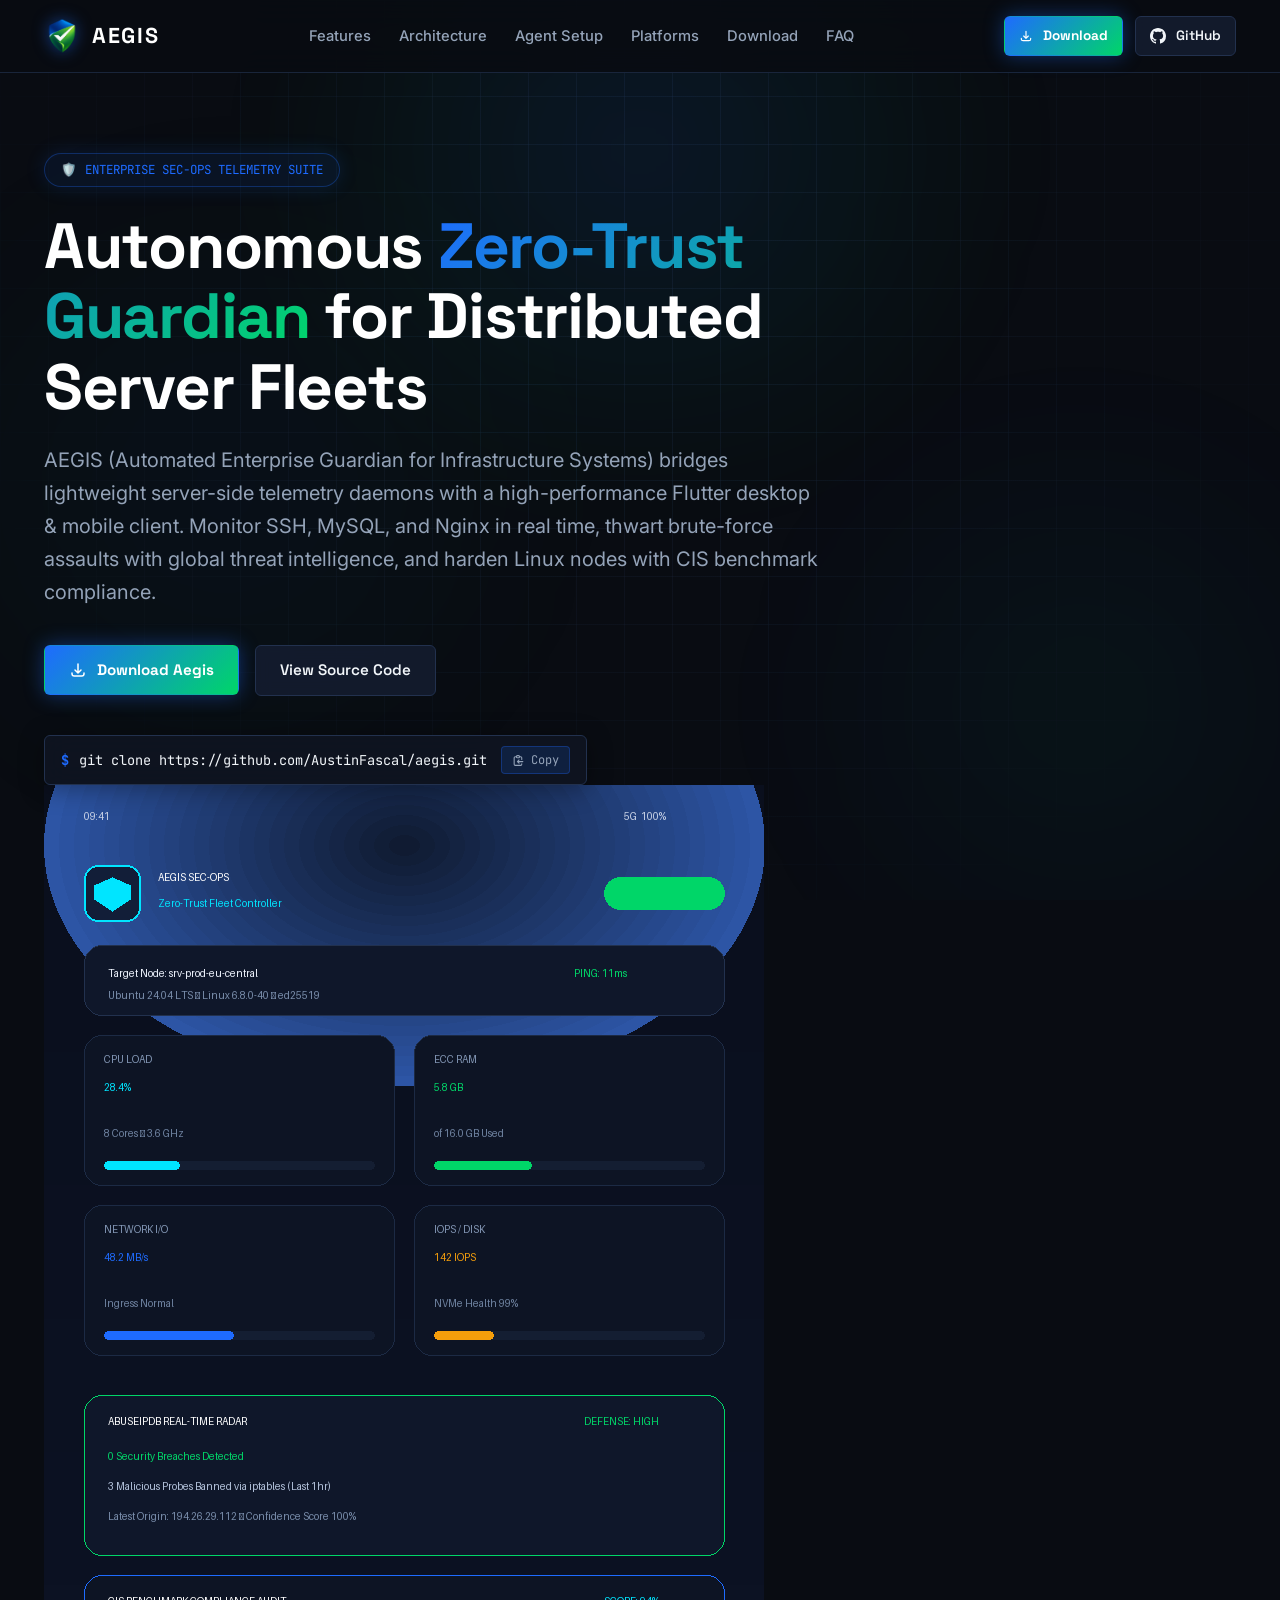
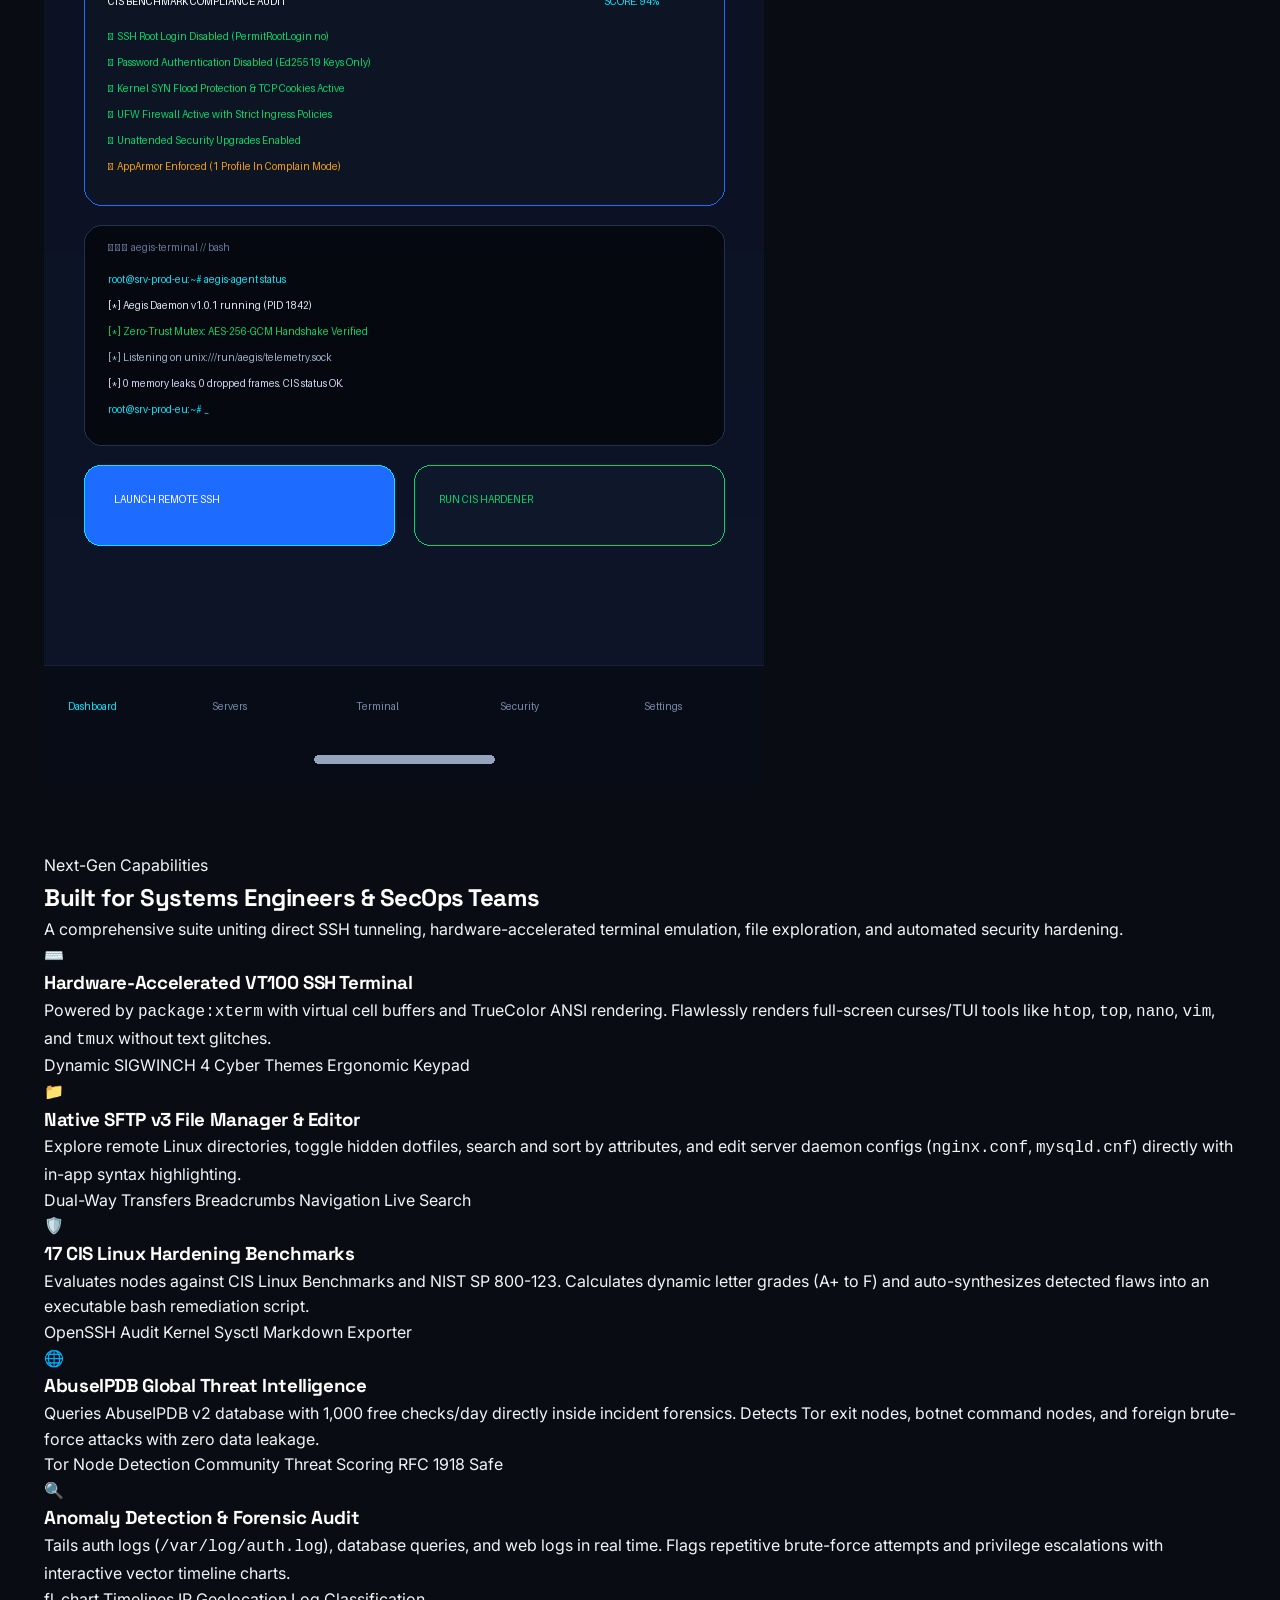
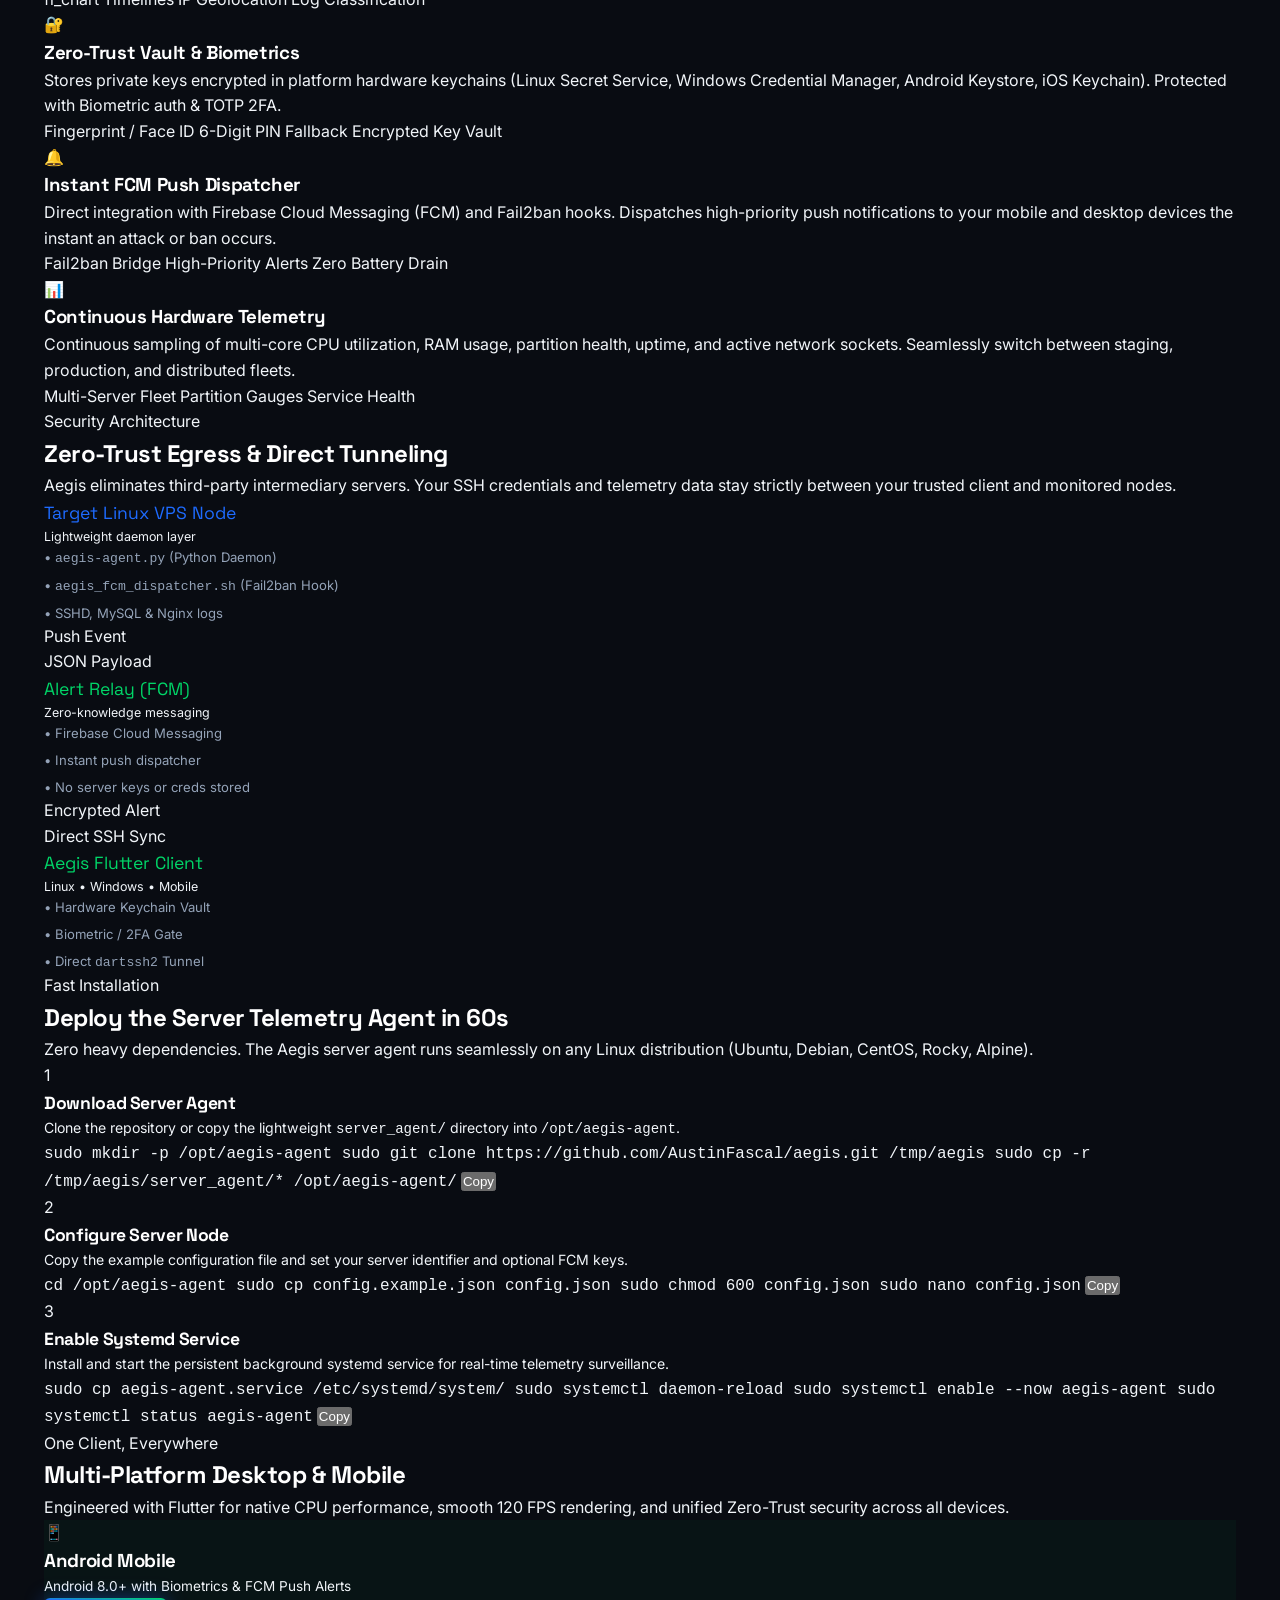
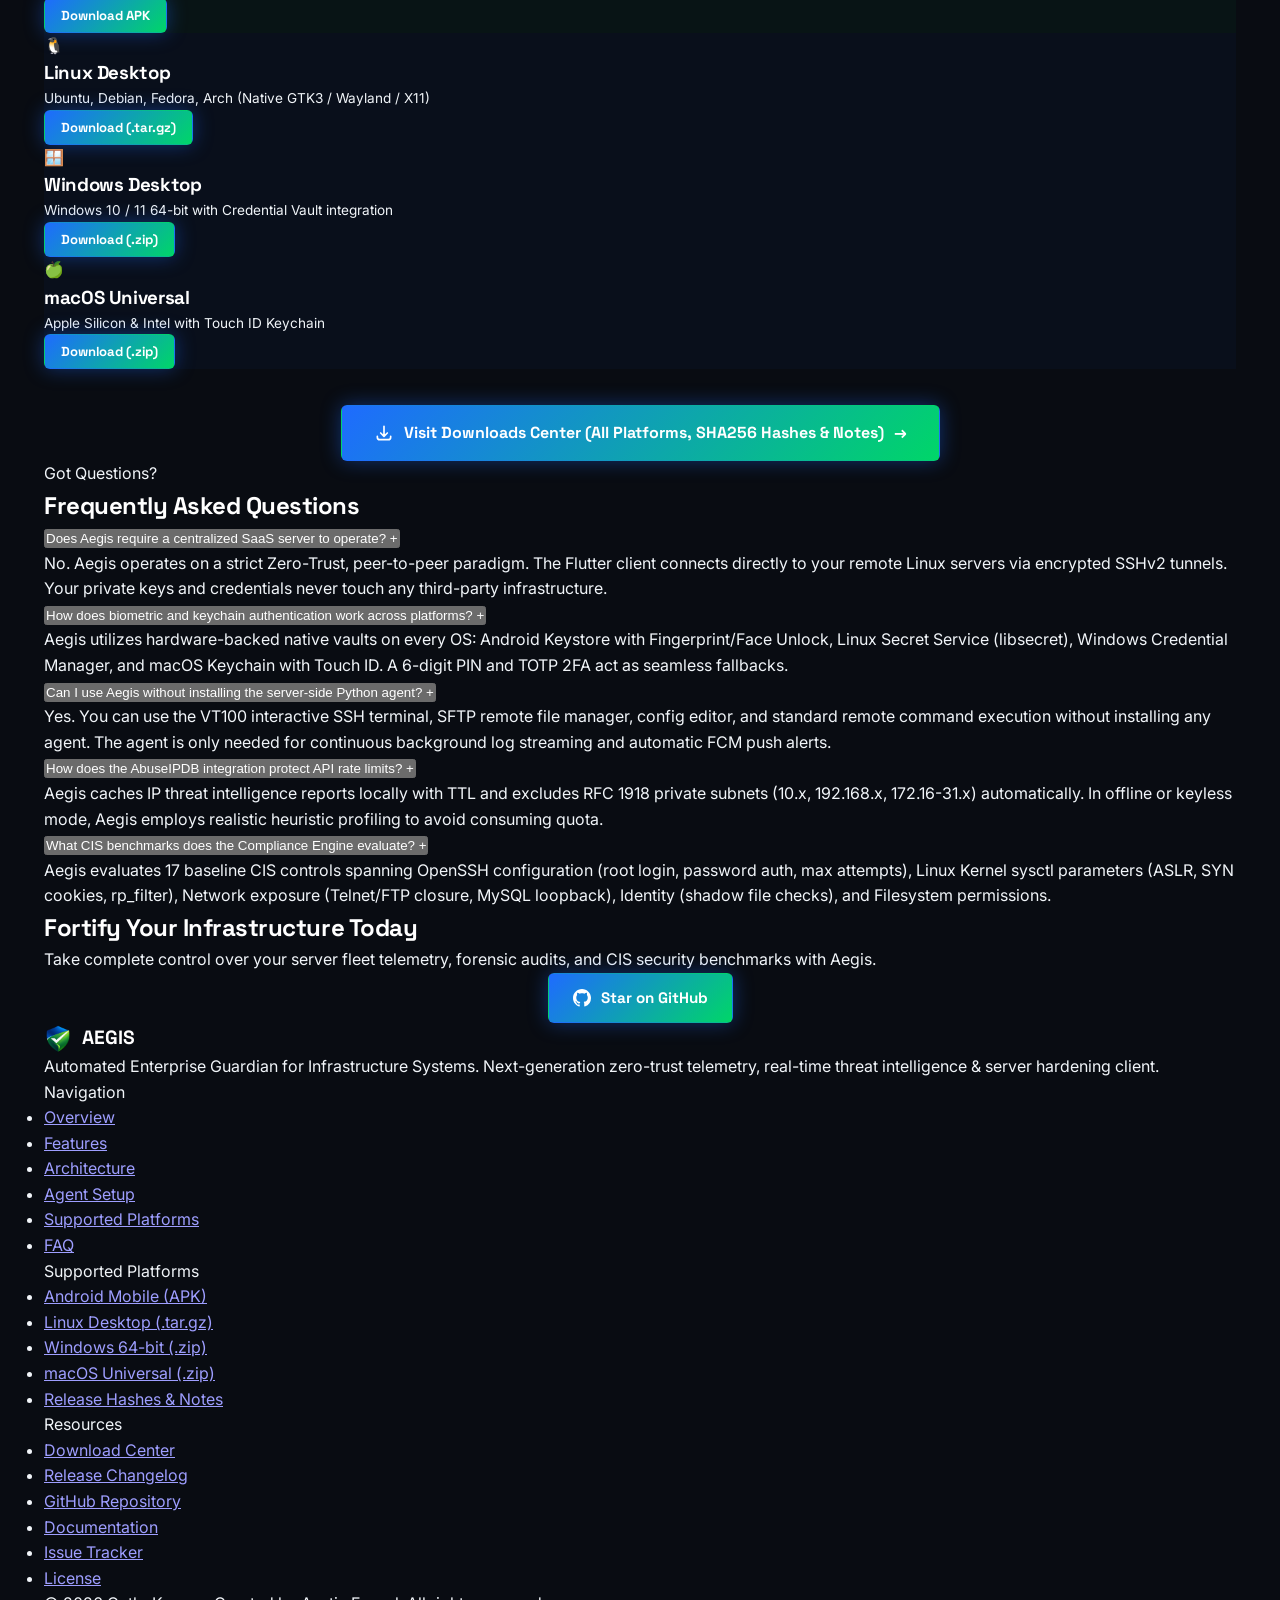
==== commit bc09d287: "refactor(hero): simplify mobile phone showcase to clean placeholder with img tag" ====
--- a/docs/index.html
+++ b/docs/index.html
@@ -113,131 +113,19 @@
           </button>
         </div>
 
-        <!-- Mobile App Showcase Frame -->
+        <!-- Mobile Phone Mockup Frame -->
         <div class="hero-mobile-showcase">
           <div class="mobile-showcase-glow" aria-hidden="true"></div>
 
-          <!-- Floating Telemetry Chips (Desktop visual accents) -->
-          <div class="mobile-floating-chip chip-left" aria-hidden="true">
-            <div class="chip-icon text-cyan">
-              <svg width="18" height="18" fill="none" stroke="currentColor" viewBox="0 0 24 24">
-                <path stroke-linecap="round" stroke-linejoin="round" stroke-width="2" d="M9 12l2 2 4-4m5.618-4.016A11.955 11.955 0 0112 2.944a11.955 11.955 0 01-8.618 3.04A12.02 12.02 0 003 9c0 5.591 3.824 10.29 9 11.622 5.176-1.332 9-6.03 9-11.622 0-1.042-.133-2.052-.382-3.016z"/>
-              </svg>
-            </div>
-            <div class="chip-content">
-              <span class="chip-label">Zero-Trust Sentinel</span>
-              <span class="chip-val text-emerald">CIS Hardened • Active</span>
-            </div>
-          </div>
-
-          <div class="mobile-floating-chip chip-right" aria-hidden="true">
-            <div class="chip-icon text-emerald">
-              <svg width="18" height="18" fill="none" stroke="currentColor" viewBox="0 0 24 24">
-                <path stroke-linecap="round" stroke-linejoin="round" stroke-width="2" d="M13 10V3L4 14h7v7l9-11h-7z"/>
-              </svg>
-            </div>
-            <div class="chip-content">
-              <span class="chip-label">Telemetry Pulse</span>
-              <span class="chip-val text-cyan">&lt; 12ms Direct Loop</span>
-            </div>
-          </div>
-
-          <!-- Mobile Device Chassis Frame -->
           <div class="mobile-phone-chassis">
-            <!-- Dynamic Island / Top Speaker Notch -->
             <div class="mobile-island">
               <span class="island-camera"></span>
             </div>
-
-            <!-- Screen Display Area -->
             <div class="mobile-phone-screen">
               <img src="./assets/images/app_screenshot_mobile.png" 
-                   alt="Aegis Mobile App Interface Preview" 
+                   alt="Aegis Mobile App Screenshot" 
                    class="mobile-screen-img"
-                   id="mobileAppScreenshotImg"
-                   onerror="this.style.display='none'; document.getElementById('mobileScreenshotFallback').style.display='flex';"
-                   onload="this.style.display='block'; document.getElementById('mobileScreenshotFallback').style.display='none';" />
-
-              <!-- High-Fidelity Interactive Preview Placeholder (Active when screenshot is yet to be provided) -->
-              <div class="mobile-screen-placeholder" id="mobileScreenshotFallback">
-                <div class="phone-status-bar">
-                  <span class="phone-time">09:41</span>
-                  <div class="phone-status-icons">
-                    <span>5G</span>
-                    <svg width="14" height="14" viewBox="0 0 24 24" fill="currentColor">
-                      <path d="M12 3c-4.97 0-9 4.03-9 9 0 2.12.74 4.07 1.97 5.61L4.35 18.25A10.97 10.97 0 011 12C1 5.92 5.92 1 12 1s11 4.92 11 11c0 2.33-.72 4.49-1.95 6.27l-.62-.62A9.957 9.957 0 0021 12c0-4.97-4.03-9-9-9z"/>
-                    </svg>
-                    <span>100%</span>
-                  </div>
-                </div>
-
-                <div class="phone-app-header">
-                  <div class="phone-brand-row">
-                    <img src="./assets/images/aegis_logo.png" alt="Aegis Logo" class="phone-app-logo">
-                    <div>
-                      <div class="phone-app-title">AEGIS MOBILE</div>
-                      <div class="phone-app-subtitle">Zero-Trust Telemetry Client</div>
-                    </div>
-                  </div>
-                  <span class="phone-status-badge">SECURE</span>
-                </div>
-
-                <!-- Telemetry Mini Card -->
-                <div class="phone-node-card">
-                  <div class="phone-card-top">
-                    <span class="node-name">srv-prod-sg-01</span>
-                    <span class="node-ping text-emerald">● 8ms</span>
-                  </div>
-                  <div class="phone-metric-grid">
-                    <div class="phone-metric-box">
-                      <span class="metric-key">CPU</span>
-                      <span class="metric-num text-cyan">24%</span>
-                      <div class="metric-meter"><div style="width: 24%; background: var(--cyan);"></div></div>
-                    </div>
-                    <div class="phone-metric-box">
-                      <span class="metric-key">RAM</span>
-                      <span class="metric-num text-emerald">4.2G</span>
-                      <div class="metric-meter"><div style="width: 42%; background: var(--emerald);"></div></div>
-                    </div>
-                    <div class="phone-metric-box">
-                      <span class="metric-key">THREATS</span>
-                      <span class="metric-num text-amber">0 BLOCKED</span>
-                      <div class="metric-meter"><div style="width: 100%; background: var(--emerald);"></div></div>
-                    </div>
-                  </div>
-                </div>
-
-                <!-- Hardening & Audit Mini Card -->
-                <div class="phone-security-card">
-                  <div class="security-card-header">
-                    <span>CIS BENCHMARK HARDENING</span>
-                    <span class="text-emerald">94/100</span>
-                  </div>
-                  <div class="security-rules-list">
-                    <div class="sec-item"><span class="text-emerald">✓</span> SSH Root Login Disabled</div>
-                    <div class="sec-item"><span class="text-emerald">✓</span> Password Auth Off (Ed25519)</div>
-                    <div class="sec-item"><span class="text-emerald">✓</span> UFW Firewall Active (22, 443)</div>
-                    <div class="sec-item"><span class="text-emerald">✓</span> AbuseIPDB Dynamic Banning</div>
-                  </div>
-                </div>
-
-                <!-- Quick Terminal Action -->
-                <div class="phone-quick-actions">
-                  <div class="phone-action-pill text-cyan">
-                    <svg width="12" height="12" fill="none" stroke="currentColor" viewBox="0 0 24 24"><path stroke-linecap="round" stroke-linejoin="round" stroke-width="2" d="M8 9l3 3-3 3m5 0h3M5 20h14a2 2 0 002-2V6a2 2 0 00-2-2H5a2 2 0 00-2 2v12a2 2 0 002 2z"/></svg>
-                    <span>Open Console</span>
-                  </div>
-                  <div class="phone-action-pill text-emerald">
-                    <svg width="12" height="12" fill="none" stroke="currentColor" viewBox="0 0 24 24"><path stroke-linecap="round" stroke-linejoin="round" stroke-width="2" d="M4 16v1a3 3 0 003 3h10a3 3 0 003-3v-1m-4-8l-4-4m0 0L8 8m4-4v12"/></svg>
-                    <span>SFTP Pull</span>
-                  </div>
-                </div>
-
-                <div class="phone-screenshot-hint">
-                  <span>📱 Replace with your app screenshot:</span>
-                  <code>assets/images/app_screenshot_mobile.png</code>
-                </div>
-              </div>
+                   id="mobileAppScreenshot">
             </div>
           </div>
         </div>
--- a/docs/styles.css
+++ b/docs/styles.css
@@ -672,287 +672,6 @@
   object-fit: cover;
   display: block;
   border-radius: 36px;
-}
-
-/* Fallback / Placeholder inside screen */
-.mobile-screen-placeholder {
-  width: 100%;
-  height: 100%;
-  display: none;
-  flex-direction: column;
-  padding: 14px 14px 16px;
-  background: linear-gradient(180deg, #090E1A 0%, #060911 100%);
-  color: var(--text-main);
-  box-sizing: border-box;
-  font-family: var(--font-sans);
-  overflow: hidden;
-}
-
-.phone-status-bar {
-  display: flex;
-  justify-content: space-between;
-  align-items: center;
-  font-size: 0.68rem;
-  font-weight: 600;
-  color: var(--text-muted);
-  padding: 4px 6px 12px;
-  margin-top: 16px;
-}
-
-.phone-status-icons {
-  display: flex;
-  align-items: center;
-  gap: 6px;
-  font-size: 0.65rem;
-}
-
-.phone-app-header {
-  display: flex;
-  justify-content: space-between;
-  align-items: center;
-  margin-bottom: 14px;
-  padding-bottom: 10px;
-  border-bottom: 1px solid rgba(255, 255, 255, 0.06);
-}
-
-.phone-brand-row {
-  display: flex;
-  align-items: center;
-  gap: 8px;
-}
-
-.phone-app-logo {
-  width: 22px;
-  height: 22px;
-}
-
-.phone-app-title {
-  font-family: var(--font-heading);
-  font-size: 0.82rem;
-  font-weight: 800;
-  letter-spacing: 0.04em;
-  color: #FFF;
-}
-
-.phone-app-subtitle {
-  font-size: 0.62rem;
-  color: var(--cyan);
-}
-
-.phone-status-badge {
-  font-family: var(--font-mono);
-  font-size: 0.58rem;
-  font-weight: 700;
-  color: var(--emerald);
-  background: rgba(0, 214, 104, 0.12);
-  border: 1px solid rgba(0, 214, 104, 0.3);
-  border-radius: 999px;
-  padding: 2px 7px;
-}
-
-.phone-node-card {
-  background: rgba(15, 23, 42, 0.7);
-  border: 1px solid rgba(30, 107, 255, 0.22);
-  border-radius: 12px;
-  padding: 10px;
-  margin-bottom: 10px;
-}
-
-.phone-card-top {
-  display: flex;
-  justify-content: space-between;
-  font-size: 0.72rem;
-  font-family: var(--font-mono);
-  margin-bottom: 8px;
-}
-
-.node-name {
-  color: #FFF;
-  font-weight: 600;
-}
-
-.phone-metric-grid {
-  display: grid;
-  grid-template-columns: repeat(3, 1fr);
-  gap: 6px;
-}
-
-.phone-metric-box {
-  background: rgba(11, 17, 30, 0.85);
-  border-radius: 8px;
-  padding: 6px;
-  display: flex;
-  flex-direction: column;
-  gap: 2px;
-}
-
-.metric-key {
-  font-size: 0.55rem;
-  color: var(--text-dim);
-  font-family: var(--font-mono);
-}
-
-.metric-num {
-  font-size: 0.78rem;
-  font-weight: 700;
-  font-family: var(--font-mono);
-}
-
-.metric-meter {
-  height: 3px;
-  background: rgba(255, 255, 255, 0.08);
-  border-radius: 2px;
-  overflow: hidden;
-  margin-top: 2px;
-}
-
-.metric-meter > div {
-  height: 100%;
-  border-radius: 2px;
-}
-
-.phone-security-card {
-  background: rgba(15, 23, 42, 0.7);
-  border: 1px solid rgba(0, 214, 104, 0.2);
-  border-radius: 12px;
-  padding: 10px;
-  margin-bottom: 10px;
-}
-
-.security-card-header {
-  display: flex;
-  justify-content: space-between;
-  font-size: 0.65rem;
-  font-family: var(--font-mono);
-  font-weight: 700;
-  color: var(--text-muted);
-  margin-bottom: 8px;
-}
-
-.security-rules-list {
-  display: flex;
-  flex-direction: column;
-  gap: 4px;
-}
-
-.sec-item {
-  font-size: 0.63rem;
-  color: var(--text-muted);
-  display: flex;
-  align-items: center;
-  gap: 5px;
-}
-
-.phone-quick-actions {
-  display: flex;
-  gap: 6px;
-  margin-bottom: auto;
-}
-
-.phone-action-pill {
-  flex: 1;
-  display: flex;
-  align-items: center;
-  justify-content: center;
-  gap: 5px;
-  padding: 6px;
-  background: rgba(30, 107, 255, 0.1);
-  border: 1px solid rgba(30, 107, 255, 0.25);
-  border-radius: 8px;
-  font-size: 0.65rem;
-  font-weight: 600;
-}
-
-.phone-screenshot-hint {
-  margin-top: 8px;
-  background: rgba(0, 229, 255, 0.06);
-  border: 1px dashed rgba(0, 229, 255, 0.3);
-  border-radius: 8px;
-  padding: 6px 8px;
-  font-size: 0.6rem;
-  text-align: center;
-  display: flex;
-  flex-direction: column;
-  gap: 3px;
-  color: var(--text-muted);
-}
-
-.phone-screenshot-hint code {
-  color: var(--cyan);
-  font-family: var(--font-mono);
-  font-size: 0.58rem;
-  word-break: break-all;
-}
-
-/* Floating Accent Badges (Desktop) */
-.mobile-floating-chip {
-  position: absolute;
-  z-index: 3;
-  display: flex;
-  align-items: center;
-  gap: 12px;
-  padding: 12px 16px;
-  background: rgba(13, 20, 36, 0.92);
-  border: 1px solid rgba(30, 107, 255, 0.35);
-  border-radius: var(--radius-md);
-  box-shadow: 0 12px 35px rgba(0, 0, 0, 0.6);
-  backdrop-filter: blur(14px);
-  -webkit-backdrop-filter: blur(14px);
-  pointer-events: none;
-  animation: floatSlow 6s ease-in-out infinite alternate;
-}
-
-.chip-left {
-  left: 2%;
-  top: 30%;
-}
-
-.chip-right {
-  right: 2%;
-  top: 50%;
-  animation-delay: -3s;
-}
-
-.chip-icon {
-  width: 36px;
-  height: 36px;
-  border-radius: 10px;
-  background: rgba(30, 107, 255, 0.12);
-  display: flex;
-  align-items: center;
-  justify-content: center;
-  flex-shrink: 0;
-}
-
-.chip-content {
-  display: flex;
-  flex-direction: column;
-  gap: 2px;
-}
-
-.chip-label {
-  font-size: 0.72rem;
-  color: var(--text-dim);
-  text-transform: uppercase;
-  font-family: var(--font-mono);
-  letter-spacing: 0.05em;
-}
-
-.chip-val {
-  font-size: 0.85rem;
-  font-weight: 700;
-  white-space: nowrap;
-}
-
-@keyframes floatSlow {
-  0% { transform: translateY(0px); }
-  100% { transform: translateY(-12px); }
-}
-
-@media (max-width: 900px) {
-  .mobile-floating-chip {
-    display: none;
-  }
 }
 
 /* Hero Showcase Frame */
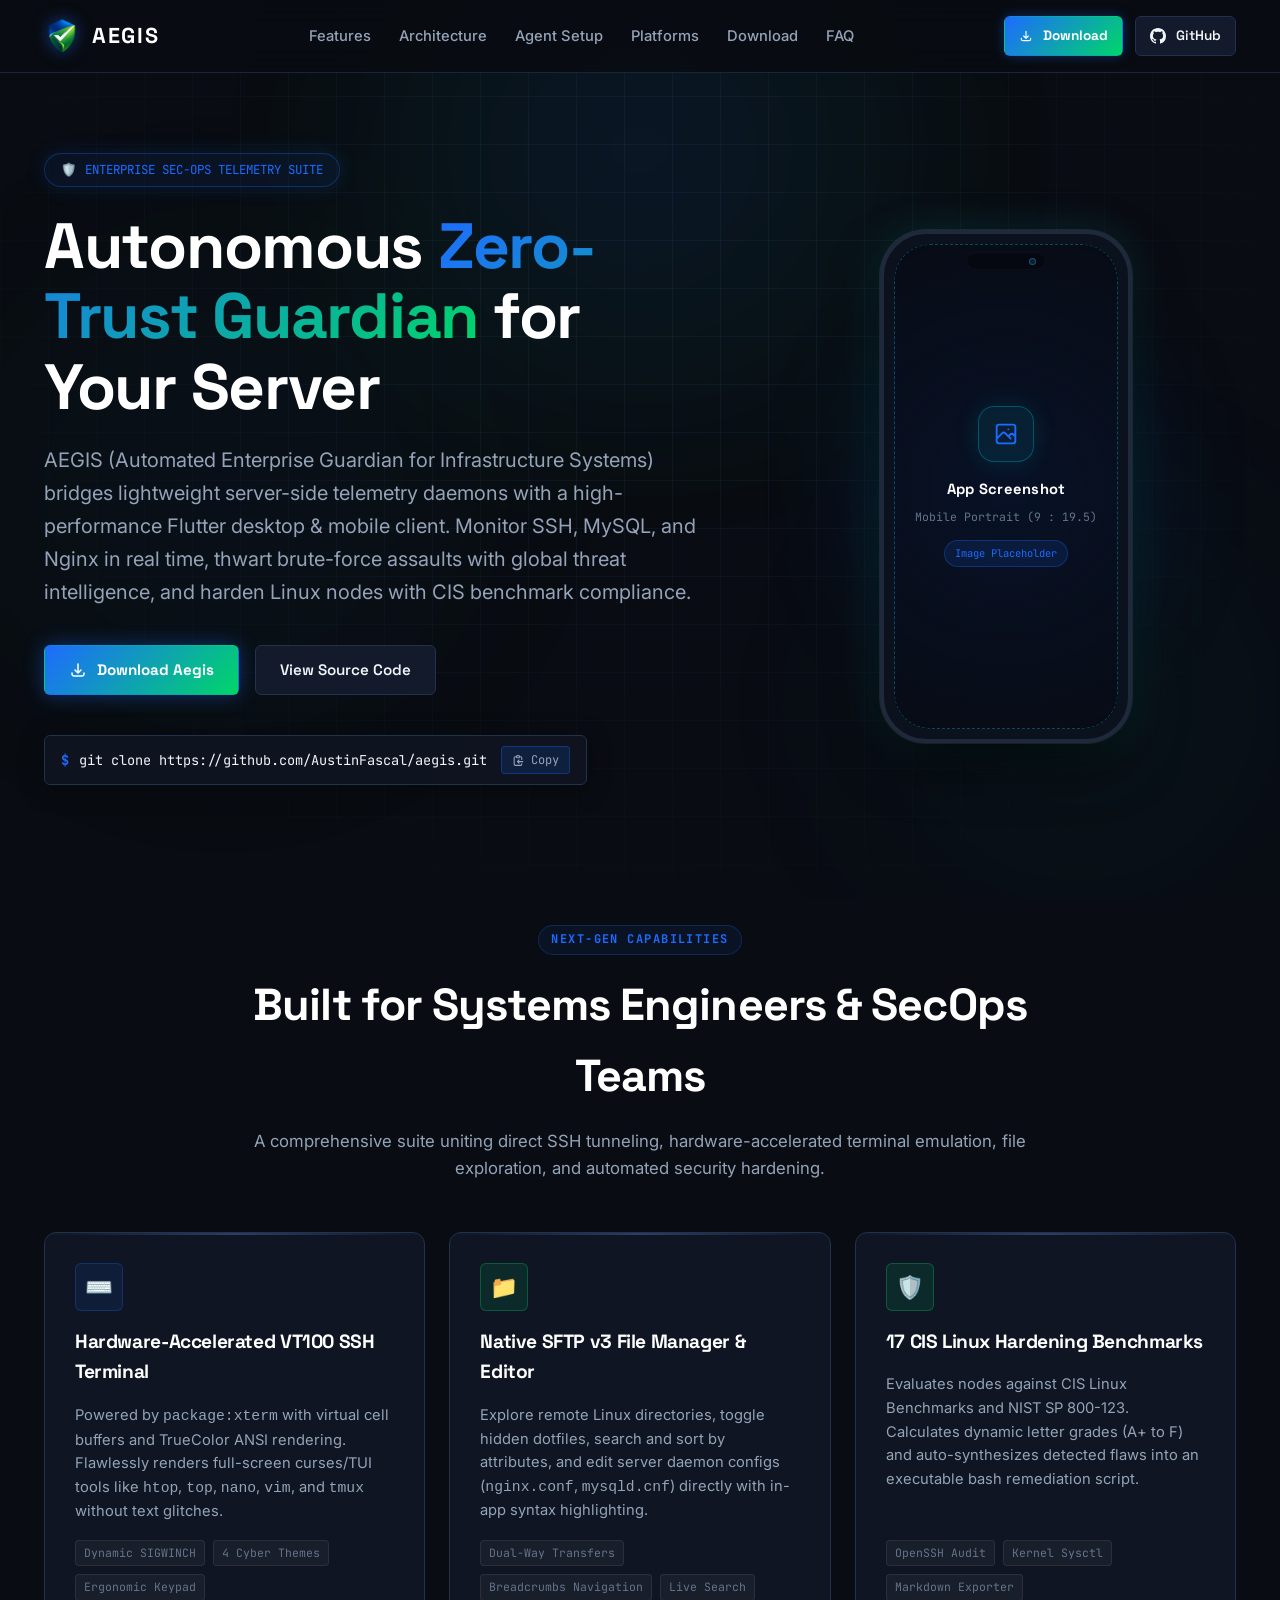
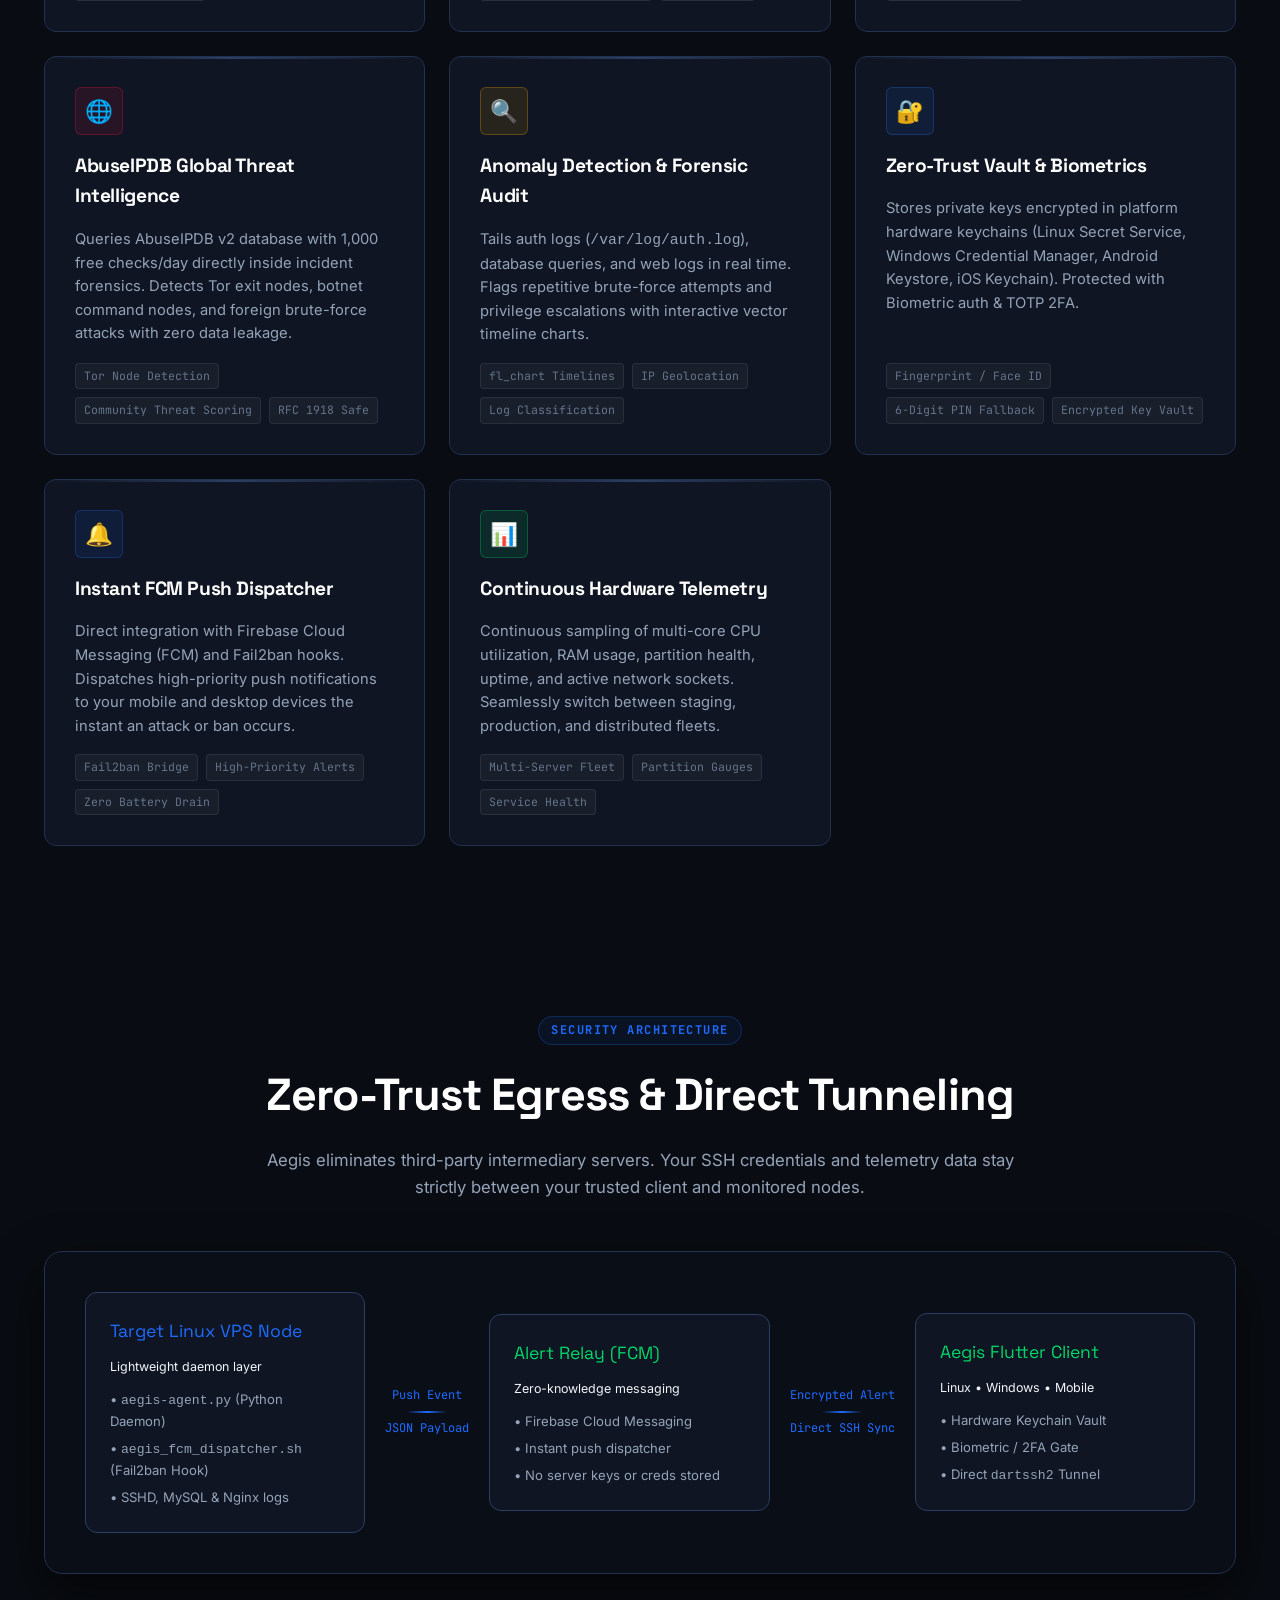
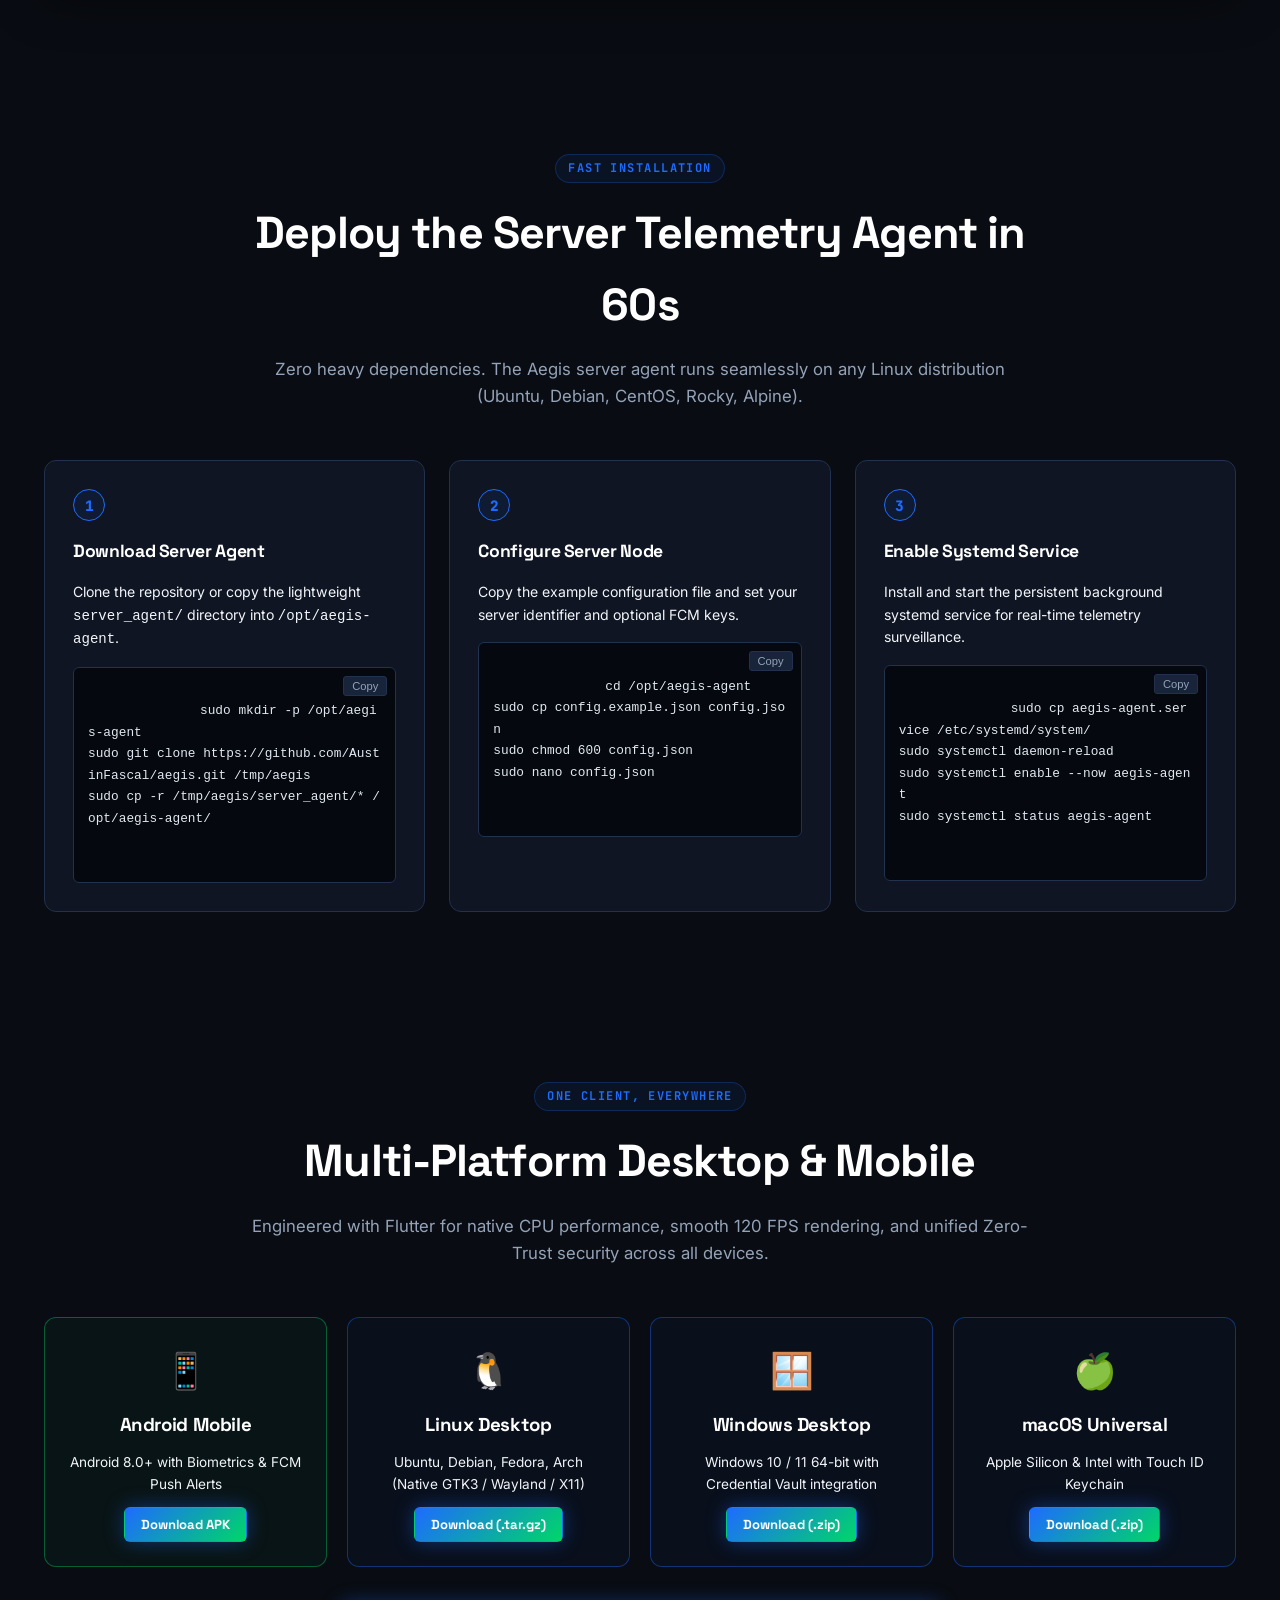
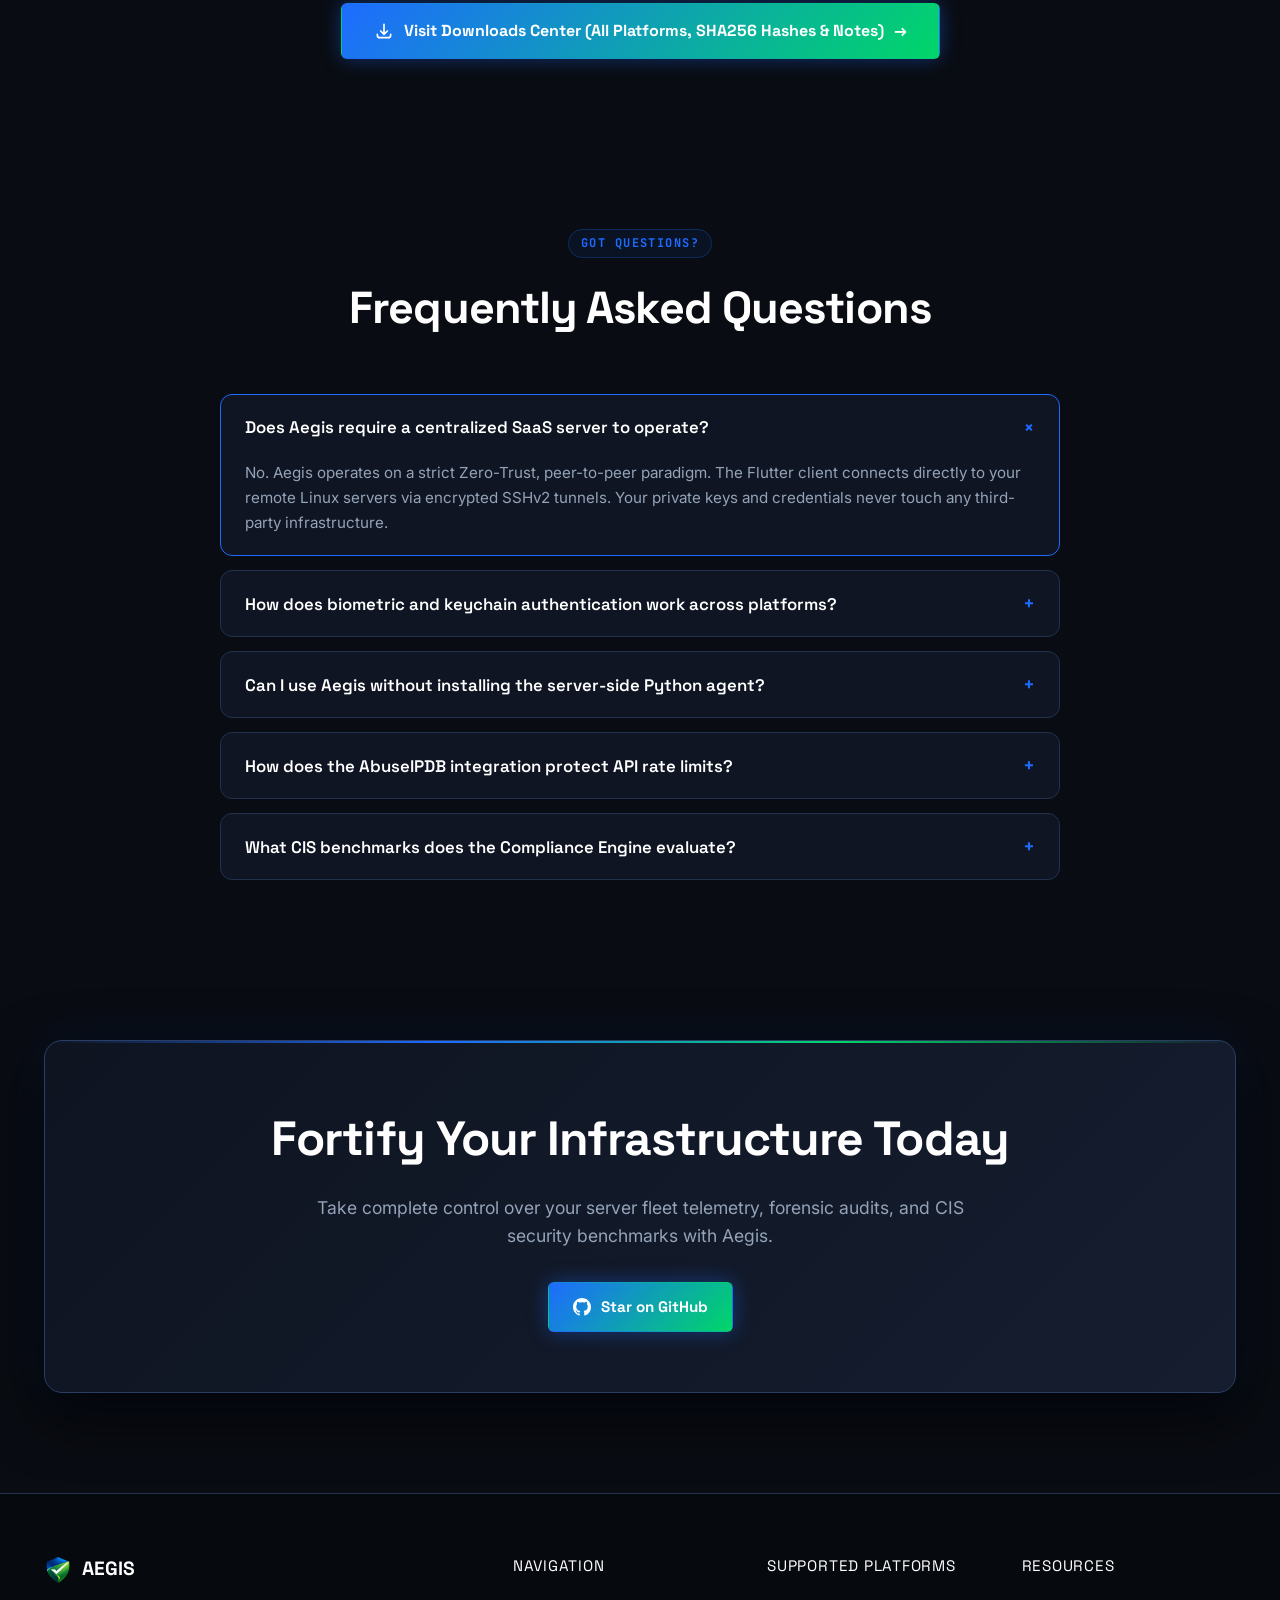
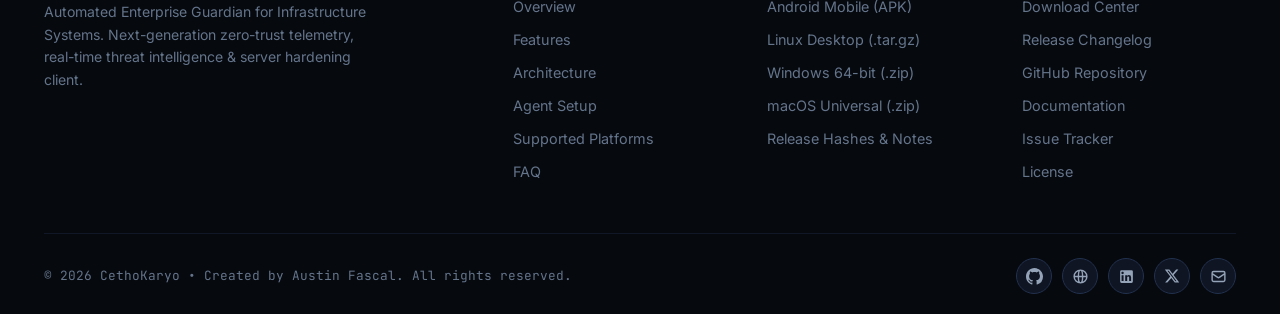
==== commit a8c8da6e: "refactor: update landing page hero layout and add mobile screenshot placeholder" ====
--- a/docs/index.html
+++ b/docs/index.html
@@ -68,68 +68,90 @@
          ========================================================================== -->
     <section class="hero-section" id="hero">
       <div class="container">
-        <div class="hero-pill-badge">
-          <span>🛡️</span>
-          <span>ENTERPRISE SEC-OPS TELEMETRY SUITE</span>
-        </div>
-
-        <h1 class="hero-headline">
-          Autonomous <span class="gradient-text-cyber">Zero-Trust Guardian</span> for Distributed Server Fleets
-        </h1>
-
-        <p class="hero-subhead">
-          AEGIS (Automated Enterprise Guardian for Infrastructure Systems) bridges lightweight server-side telemetry
-          daemons with a high-performance Flutter desktop & mobile client. Monitor SSH, MySQL, and Nginx in real time,
-          thwart brute-force assaults with global threat intelligence, and harden Linux nodes with CIS benchmark
-          compliance.
-        </p>
-
-        <div class="hero-cta-group">
-          <a href="./download/" class="btn btn-primary" id="heroDownloadBtn">
-            <svg width="18" height="18" fill="none" stroke="currentColor" viewBox="0 0 24 24">
-              <path stroke-linecap="round" stroke-linejoin="round" stroke-width="2"
-                d="M4 16v1a3 3 0 003 3h10a3 3 0 003-3v-1m-4-4l-4 4m0 0l-4-4m4 4V4"/>
-            </svg>
-            Download Aegis
-          </a>
-          <a href="https://github.com/AustinFascal/aegis" target="_blank" rel="noopener noreferrer"
-            class="btn btn-secondary" id="heroGithubBtn">
-            View Source Code
-          </a>
-        </div>
-
-        <div class="hero-cmd-widget">
-          <div class="cmd-body">
-            <span class="cmd-prefix" aria-hidden="true">$</span>
-            <span class="cmd-text" title="git clone https://github.com/AustinFascal/aegis.git">git clone https://github.com/AustinFascal/aegis.git</span>
-          </div>
-          <button class="cmd-copy-btn" data-copy="git clone https://github.com/AustinFascal/aegis.git"
-            aria-label="Copy Git Clone Command">
-            <svg class="copy-icon" width="13" height="13" fill="none" stroke="currentColor" viewBox="0 0 24 24" aria-hidden="true">
-              <path stroke-linecap="round" stroke-linejoin="round" stroke-width="2"
-                d="M8 5H6a2 2 0 00-2 2v12a2 2 0 002 2h10a2 2 0 002-2v-1M8 5a2 2 0 002 2h2a2 2 0 002-2M8 5a2 2 0 012-2h2a2 2 0 012 2m0 0h2a2 2 0 012 2v3m2 4H10m0 0l3-3m-3 3l3 3" />
-            </svg>
-            <span>Copy</span>
-          </button>
-        </div>
-
-        <!-- Mobile Phone Mockup Frame -->
-        <div class="hero-mobile-showcase">
-          <div class="mobile-showcase-glow" aria-hidden="true"></div>
-
-          <div class="mobile-phone-chassis">
-            <div class="mobile-island">
-              <span class="island-camera"></span>
-            </div>
-            <div class="mobile-phone-screen">
-              <img src="./assets/images/app_screenshot_mobile.png" 
-                   alt="Aegis Mobile App Screenshot" 
-                   class="mobile-screen-img"
-                   id="mobileAppScreenshot">
-            </div>
-          </div>
-        </div>
-
+        <div class="hero-grid">
+          <!-- Left Column: Hero Content -->
+          <div class="hero-content">
+            <div class="hero-pill-badge">
+              <span>🛡️</span>
+              <span>ENTERPRISE SEC-OPS TELEMETRY SUITE</span>
+            </div>
+
+            <h1 class="hero-headline">
+              Autonomous <span class="gradient-text-cyber">Zero-Trust Guardian</span> for Your Server
+            </h1>
+
+            <p class="hero-subhead">
+              AEGIS (Automated Enterprise Guardian for Infrastructure Systems) bridges lightweight server-side telemetry
+              daemons with a high-performance Flutter desktop & mobile client. Monitor SSH, MySQL, and Nginx in real
+              time,
+              thwart brute-force assaults with global threat intelligence, and harden Linux nodes with CIS benchmark
+              compliance.
+            </p>
+
+            <div class="hero-cta-group">
+              <a href="./download/" class="btn btn-primary" id="heroDownloadBtn">
+                <svg width="18" height="18" fill="none" stroke="currentColor" viewBox="0 0 24 24">
+                  <path stroke-linecap="round" stroke-linejoin="round" stroke-width="2"
+                    d="M4 16v1a3 3 0 003 3h10a3 3 0 003-3v-1m-4-4l-4 4m0 0l-4-4m4 4V4" />
+                </svg>
+                Download Aegis
+              </a>
+              <a href="https://github.com/AustinFascal/aegis" target="_blank" rel="noopener noreferrer"
+                class="btn btn-secondary" id="heroGithubBtn">
+                View Source Code
+              </a>
+            </div>
+
+            <div class="hero-cmd-widget">
+              <div class="cmd-body">
+                <span class="cmd-prefix" aria-hidden="true">$</span>
+                <span class="cmd-text" title="git clone https://github.com/AustinFascal/aegis.git">git clone
+                  https://github.com/AustinFascal/aegis.git</span>
+              </div>
+              <button class="cmd-copy-btn" data-copy="git clone https://github.com/AustinFascal/aegis.git"
+                aria-label="Copy Git Clone Command">
+                <svg class="copy-icon" width="13" height="13" fill="none" stroke="currentColor" viewBox="0 0 24 24"
+                  aria-hidden="true">
+                  <path stroke-linecap="round" stroke-linejoin="round" stroke-width="2"
+                    d="M8 5H6a2 2 0 00-2 2v12a2 2 0 002 2h10a2 2 0 002-2v-1M8 5a2 2 0 002 2h2a2 2 0 002-2M8 5a2 2 0 012-2h2a2 2 0 012 2m0 0h2a2 2 0 012 2v3m2 4H10m0 0l3-3m-3 3l3 3" />
+                </svg>
+                <span>Copy</span>
+              </button>
+            </div>
+          </div>
+
+          <!-- Right Column: Mobile Phone Frame Mockup -->
+          <div class="hero-mobile-col">
+            <div class="hero-mobile-showcase">
+              <div class="mobile-showcase-glow" aria-hidden="true"></div>
+
+              <div class="mobile-phone-chassis">
+                <div class="mobile-island">
+                  <span class="island-camera"></span>
+                </div>
+                <div class="mobile-phone-screen">
+                  <img src="" alt="Aegis Mobile App Screenshot" class="mobile-screen-img" id="mobileAppScreenshot"
+                    onload="if(this.getAttribute('src')) { this.style.display='block'; document.getElementById('mobileImgPlaceholder').style.display='none'; }">
+
+                  <!-- Image Placeholder Box (Visible until image URL is inserted) -->
+                  <div class="mobile-img-placeholder" id="mobileImgPlaceholder">
+                    <div class="placeholder-icon-wrap">
+                      <svg width="28" height="28" fill="none" stroke="currentColor" viewBox="0 0 24 24">
+                        <path stroke-linecap="round" stroke-linejoin="round" stroke-width="1.6"
+                          d="M4 16l4.586-4.586a2 2 0 012.828 0L16 16m-2-2l1.586-1.586a2 2 0 012.828 0L20 14m-6-6h.01M6 20h12a2 2 0 002-2V6a2 2 0 00-2-2H6a2 2 0 00-2 2v12a2 2 0 002 2z" />
+                      </svg>
+                    </div>
+                    <div class="placeholder-title">App Screenshot</div>
+                    <div class="placeholder-sub">Mobile Portrait (9 : 19.5)</div>
+                    <div class="placeholder-badge">
+                      <span>Image Placeholder</span>
+                    </div>
+                  </div>
+                </div>
+              </div>
+            </div>
+          </div>
+        </div>
       </div>
     </section>
 
@@ -371,7 +393,8 @@
             <div class="step-num">1</div>
             <h3 class="font-bold text-main" style="font-size: 1.1rem;">Download Server Agent</h3>
             <p class="text-muted" style="font-size: 0.88rem;">Clone the repository or copy the lightweight
-              <code>server_agent/</code> directory into <code>/opt/aegis-agent</code>.</p>
+              <code>server_agent/</code> directory into <code>/opt/aegis-agent</code>.
+            </p>
             <div class="code-snippet-box">
               <code>sudo mkdir -p /opt/aegis-agent
 sudo git clone https://github.com/AustinFascal/aegis.git /tmp/aegis
@@ -435,35 +458,45 @@
             <div class="platform-icon">📱</div>
             <h3 class="font-bold text-main">Android Mobile</h3>
             <p class="text-dim" style="font-size: 0.85rem;">Android 8.0+ with Biometrics & FCM Push Alerts</p>
-            <a href="./download/" class="btn btn-primary btn-sm" style="font-size: 0.82rem; padding: 6px 16px;">Download APK</a>
-          </div>
-
-          <div class="platform-card" style="border-color: rgba(30, 107, 255, 0.4); background: rgba(30, 107, 255, 0.04);">
+            <a href="./download/" class="btn btn-primary btn-sm" style="font-size: 0.82rem; padding: 6px 16px;">Download
+              APK</a>
+          </div>
+
+          <div class="platform-card"
+            style="border-color: rgba(30, 107, 255, 0.4); background: rgba(30, 107, 255, 0.04);">
             <div class="platform-icon">🐧</div>
             <h3 class="font-bold text-main">Linux Desktop</h3>
-            <p class="text-dim" style="font-size: 0.85rem;">Ubuntu, Debian, Fedora, Arch (Native GTK3 / Wayland / X11)</p>
-            <a href="./download/" class="btn btn-primary btn-sm" style="font-size: 0.82rem; padding: 6px 16px;">Download (.tar.gz)</a>
-          </div>
-
-          <div class="platform-card" style="border-color: rgba(30, 107, 255, 0.4); background: rgba(30, 107, 255, 0.04);">
+            <p class="text-dim" style="font-size: 0.85rem;">Ubuntu, Debian, Fedora, Arch (Native GTK3 / Wayland / X11)
+            </p>
+            <a href="./download/" class="btn btn-primary btn-sm" style="font-size: 0.82rem; padding: 6px 16px;">Download
+              (.tar.gz)</a>
+          </div>
+
+          <div class="platform-card"
+            style="border-color: rgba(30, 107, 255, 0.4); background: rgba(30, 107, 255, 0.04);">
             <div class="platform-icon">🪟</div>
             <h3 class="font-bold text-main">Windows Desktop</h3>
             <p class="text-dim" style="font-size: 0.85rem;">Windows 10 / 11 64-bit with Credential Vault integration</p>
-            <a href="./download/" class="btn btn-primary btn-sm" style="font-size: 0.82rem; padding: 6px 16px;">Download (.zip)</a>
-          </div>
-
-          <div class="platform-card" style="border-color: rgba(30, 107, 255, 0.4); background: rgba(30, 107, 255, 0.04);">
+            <a href="./download/" class="btn btn-primary btn-sm" style="font-size: 0.82rem; padding: 6px 16px;">Download
+              (.zip)</a>
+          </div>
+
+          <div class="platform-card"
+            style="border-color: rgba(30, 107, 255, 0.4); background: rgba(30, 107, 255, 0.04);">
             <div class="platform-icon">🍏</div>
             <h3 class="font-bold text-main">macOS Universal</h3>
             <p class="text-dim" style="font-size: 0.85rem;">Apple Silicon & Intel with Touch ID Keychain</p>
-            <a href="./download/" class="btn btn-primary btn-sm" style="font-size: 0.82rem; padding: 6px 16px;">Download (.zip)</a>
+            <a href="./download/" class="btn btn-primary btn-sm" style="font-size: 0.82rem; padding: 6px 16px;">Download
+              (.zip)</a>
           </div>
         </div>
 
         <div class="platform-download-cta" style="margin-top: 36px; text-align: center;">
-          <a href="./download/" class="btn btn-primary" style="display: inline-flex; align-items: center; gap: 10px; padding: 14px 32px; font-size: 1rem;">
+          <a href="./download/" class="btn btn-primary"
+            style="display: inline-flex; align-items: center; gap: 10px; padding: 14px 32px; font-size: 1rem;">
             <svg width="20" height="20" fill="none" stroke="currentColor" viewBox="0 0 24 24">
-              <path stroke-linecap="round" stroke-linejoin="round" stroke-width="2" d="M4 16v1a3 3 0 003 3h10a3 3 0 003-3v-1m-4-4l-4 4m0 0l-4-4m4 4V4"/>
+              <path stroke-linecap="round" stroke-linejoin="round" stroke-width="2"
+                d="M4 16v1a3 3 0 003 3h10a3 3 0 003-3v-1m-4-4l-4 4m0 0l-4-4m4 4V4" />
             </svg>
             <span>Visit Downloads Center (All Platforms, SHA256 Hashes & Notes)</span>
             <span>→</span>
--- a/docs/styles.css
+++ b/docs/styles.css
@@ -418,6 +418,31 @@
 .hero-section {
   padding: 80px 0 60px;
   position: relative;
+}
+
+.hero-grid {
+  display: grid;
+  grid-template-columns: 1.25fr 0.85fr;
+  gap: 56px;
+  align-items: center;
+}
+
+.hero-content {
+  display: flex;
+  flex-direction: column;
+  align-items: flex-start;
+  text-align: left;
+  min-width: 0;
+  width: 100%;
+}
+
+.hero-mobile-col {
+  display: flex;
+  justify-content: center;
+  align-items: center;
+  position: relative;
+  min-width: 0;
+  width: 100%;
 }
 
 .hero-pill-badge {
@@ -575,17 +600,19 @@
   text-transform: uppercase;
   letter-spacing: 0.05em;
   font-weight: 600;
+}
+
 /* ==========================================================================
    Hero Mobile App Mockup Showcase
    ========================================================================== */
 .hero-mobile-showcase {
   position: relative;
-  margin: 50px auto 10px;
-  max-width: 720px;
+  margin: 45px auto 10px;
+  max-width: 600px;
   display: flex;
   justify-content: center;
   align-items: center;
-  padding: 20px 10px 40px;
+  padding: 10px;
 }
 
 .mobile-showcase-glow {
@@ -593,11 +620,11 @@
   top: 50%;
   left: 50%;
   transform: translate(-50%, -50%);
-  width: 440px;
-  height: 600px;
+  width: 320px;
+  height: 480px;
   max-width: 90vw;
-  background: radial-gradient(circle, rgba(0, 229, 255, 0.16) 0%, rgba(30, 107, 255, 0.1) 45%, transparent 70%);
-  filter: blur(50px);
+  background: radial-gradient(circle, rgba(0, 229, 255, 0.14) 0%, rgba(30, 107, 255, 0.08) 50%, transparent 72%);
+  filter: blur(45px);
   pointer-events: none;
   z-index: 0;
 }
@@ -607,51 +634,50 @@
   position: relative;
   z-index: 2;
   width: 100%;
-  max-width: 320px;
-  background: #0D121F;
+  max-width: 290px;
+  background: #0C111E;
   border: 4px solid #1E293B;
   border-radius: 46px;
   padding: 10px;
   box-shadow: 
     0 0 0 1px rgba(255, 255, 255, 0.08),
-    0 25px 70px -15px rgba(0, 0, 0, 0.85),
-    0 0 50px rgba(0, 229, 255, 0.16);
+    0 24px 60px -12px rgba(0, 0, 0, 0.85),
+    0 0 45px rgba(0, 229, 255, 0.14);
   transition: transform var(--transition-normal), box-shadow var(--transition-normal);
 }
 
 .mobile-phone-chassis:hover {
-  transform: translateY(-6px);
+  transform: translateY(-4px);
   box-shadow: 
-    0 0 0 1px rgba(0, 229, 255, 0.3),
-    0 35px 85px -15px rgba(0, 0, 0, 0.95),
-    0 0 60px rgba(0, 229, 255, 0.28);
-}
-
-/* Dynamic Island / Speaker Notch */
+    0 0 0 1px rgba(0, 229, 255, 0.28),
+    0 30px 75px -12px rgba(0, 0, 0, 0.95),
+    0 0 55px rgba(0, 229, 255, 0.22);
+}
+
+/* Dynamic Island Notch */
 .mobile-island {
   position: absolute;
   top: 18px;
   left: 50%;
   transform: translateX(-50%);
-  width: 86px;
-  height: 20px;
+  width: 80px;
+  height: 18px;
   background: #050811;
-  border-radius: 14px;
+  border-radius: 12px;
   z-index: 10;
   display: flex;
   align-items: center;
   justify-content: flex-end;
-  padding-right: 12px;
+  padding-right: 10px;
   box-shadow: inset 0 0 3px rgba(255, 255, 255, 0.08);
 }
 
 .island-camera {
-  width: 8px;
-  height: 8px;
+  width: 7px;
+  height: 7px;
   border-radius: 50%;
   background: #111B2E;
-  border: 1px solid rgba(0, 229, 255, 0.25);
-  box-shadow: inset 0 0 2px rgba(0, 229, 255, 0.5);
+  border: 1px solid rgba(0, 229, 255, 0.3);
 }
 
 /* Phone Screen */
@@ -661,17 +687,78 @@
   aspect-ratio: 9 / 19.5;
   border-radius: 36px;
   overflow: hidden;
-  background: #070B14;
-  display: flex;
-  flex-direction: column;
+  background: #060911;
+  display: flex;
+  align-items: center;
+  justify-content: center;
 }
 
 .mobile-screen-img {
   width: 100%;
   height: 100%;
   object-fit: cover;
-  display: block;
+  display: none;
   border-radius: 36px;
+}
+
+/* Image Placeholder Box */
+.mobile-img-placeholder {
+  display: flex;
+  flex-direction: column;
+  align-items: center;
+  justify-content: center;
+  width: 100%;
+  height: 100%;
+  padding: 24px 20px;
+  text-align: center;
+  background: radial-gradient(circle at center, rgba(30, 107, 255, 0.09) 0%, rgba(8, 12, 22, 0.95) 100%);
+  border: 1.5px dashed rgba(0, 229, 255, 0.3);
+  border-radius: 36px;
+  box-sizing: border-box;
+  color: var(--text-muted);
+}
+
+.placeholder-icon-wrap {
+  width: 56px;
+  height: 56px;
+  border-radius: 16px;
+  background: rgba(0, 229, 255, 0.08);
+  border: 1px solid rgba(0, 229, 255, 0.25);
+  display: flex;
+  align-items: center;
+  justify-content: center;
+  color: var(--cyan);
+  margin-bottom: 16px;
+  box-shadow: 0 0 25px rgba(0, 229, 255, 0.12);
+}
+
+.placeholder-title {
+  font-family: var(--font-heading);
+  font-size: 0.92rem;
+  font-weight: 700;
+  color: #FFF;
+  letter-spacing: 0.02em;
+  margin-bottom: 6px;
+}
+
+.placeholder-sub {
+  font-size: 0.72rem;
+  color: var(--text-dim);
+  font-family: var(--font-mono);
+  margin-bottom: 14px;
+}
+
+.placeholder-badge {
+  display: inline-flex;
+  align-items: center;
+  gap: 5px;
+  padding: 4px 10px;
+  background: rgba(30, 107, 255, 0.12);
+  border: 1px solid rgba(30, 107, 255, 0.3);
+  border-radius: 999px;
+  font-size: 0.65rem;
+  font-family: var(--font-mono);
+  color: var(--cyan);
 }
 
 /* Hero Showcase Frame */
@@ -1778,6 +1865,22 @@
   }
   .footer-top {
     grid-template-columns: 1fr 1fr;
+  }
+  .hero-grid {
+    grid-template-columns: 1fr;
+    gap: 40px;
+  }
+  .hero-content {
+    align-items: center;
+    text-align: center;
+  }
+  .hero-cta-group {
+    justify-content: center;
+  }
+  .hero-cmd-widget {
+    margin: 0 auto;
+    width: 100%;
+    max-width: 480px;
   }
 }
 
@@ -2046,21 +2149,132 @@
 
   /* Hero Command Widget */
   .hero-cmd-widget {
+    display: flex;
+    align-items: center;
+    justify-content: space-between;
     width: 100%;
     max-width: 100%;
-    padding: 8px 12px;
+    min-width: 0;
+    box-sizing: border-box;
+    padding: 8px 10px;
     gap: 8px;
-    font-size: 0.8rem;
+    font-size: 0.78rem;
     border-radius: 8px;
+    margin: 0 auto;
   }
 
   .hero-cmd-widget .cmd-body {
+    display: flex;
+    align-items: center;
     gap: 6px;
+    min-width: 0;
+    flex: 1;
+    overflow: hidden;
+  }
+
+  .hero-cmd-widget .cmd-prefix {
+    color: var(--cyan);
+    font-weight: 700;
+    flex-shrink: 0;
+  }
+
+  .hero-cmd-widget .cmd-text {
+    min-width: 0;
+    flex: 1;
+    white-space: nowrap;
+    overflow: hidden;
+    text-overflow: ellipsis;
+    font-size: 0.74rem;
   }
 
   .hero-cmd-widget .cmd-copy-btn {
-    padding: 4px 8px;
-    font-size: 0.72rem;
+    padding: 5px 9px;
+    font-size: 0.7rem;
+    flex-shrink: 0;
+    display: inline-flex;
+    align-items: center;
+    gap: 4px;
+    white-space: nowrap;
+  }
+
+  /* Hero Mobile Phone Mockup & Placeholder Responsiveness */
+  .hero-grid {
+    gap: 32px;
+  }
+
+  .hero-mobile-col {
+    width: 100%;
+    overflow: hidden;
+    padding: 8px 0;
+  }
+
+  .hero-mobile-showcase {
+    max-width: 250px;
+    padding: 0;
+    margin: 0 auto;
+  }
+
+  .mobile-showcase-glow {
+    width: 200px;
+    height: 300px;
+    filter: blur(35px);
+  }
+
+  .mobile-phone-chassis {
+    max-width: 240px;
+    border-width: 3.5px;
+    border-radius: 38px;
+    padding: 8px;
+    box-shadow: 0 16px 45px -10px rgba(0, 0, 0, 0.85), 0 0 30px rgba(0, 229, 255, 0.12);
+  }
+
+  .mobile-island {
+    top: 14px;
+    width: 68px;
+    height: 15px;
+    border-radius: 10px;
+    padding-right: 8px;
+  }
+
+  .island-camera {
+    width: 6px;
+    height: 6px;
+  }
+
+  .mobile-phone-screen {
+    border-radius: 30px;
+  }
+
+  .mobile-img-placeholder {
+    padding: 20px 14px;
+    border-radius: 30px;
+  }
+
+  .placeholder-icon-wrap {
+    width: 44px;
+    height: 44px;
+    border-radius: 12px;
+    margin-bottom: 12px;
+  }
+
+  .placeholder-icon-wrap svg {
+    width: 22px;
+    height: 22px;
+  }
+
+  .placeholder-title {
+    font-size: 0.82rem;
+    margin-bottom: 4px;
+  }
+
+  .placeholder-sub {
+    font-size: 0.65rem;
+    margin-bottom: 10px;
+  }
+
+  .placeholder-badge {
+    font-size: 0.6rem;
+    padding: 3px 8px;
   }
 
   /* Section Spacing & Headings */
@@ -2256,14 +2470,57 @@
 
 @media (max-width: 360px) {
   .hero-cmd-widget {
-    padding: 6px 10px;
+    padding: 6px 8px;
     gap: 6px;
-    font-size: 0.74rem;
+    font-size: 0.72rem;
+  }
+
+  .hero-cmd-widget .cmd-text {
+    font-size: 0.68rem;
   }
 
   .hero-cmd-widget .cmd-copy-btn {
-    padding: 3px 6px;
-    font-size: 0.68rem;
+    padding: 4px 6px;
+    font-size: 0.65rem;
+    gap: 3px;
+  }
+
+  .hero-cmd-widget .cmd-copy-btn svg {
+    width: 11px;
+    height: 11px;
+  }
+
+  .hero-mobile-showcase {
+    max-width: 215px;
+  }
+
+  .mobile-phone-chassis {
+    max-width: 210px;
+    border-radius: 34px;
+    padding: 6px;
+  }
+
+  .mobile-phone-screen {
+    border-radius: 28px;
+  }
+
+  .mobile-img-placeholder {
+    padding: 16px 10px;
+    border-radius: 28px;
+  }
+
+  .placeholder-icon-wrap {
+    width: 38px;
+    height: 38px;
+    margin-bottom: 8px;
+  }
+
+  .placeholder-title {
+    font-size: 0.76rem;
+  }
+
+  .placeholder-sub {
+    font-size: 0.6rem;
   }
 
   .sandbox-tabs {
